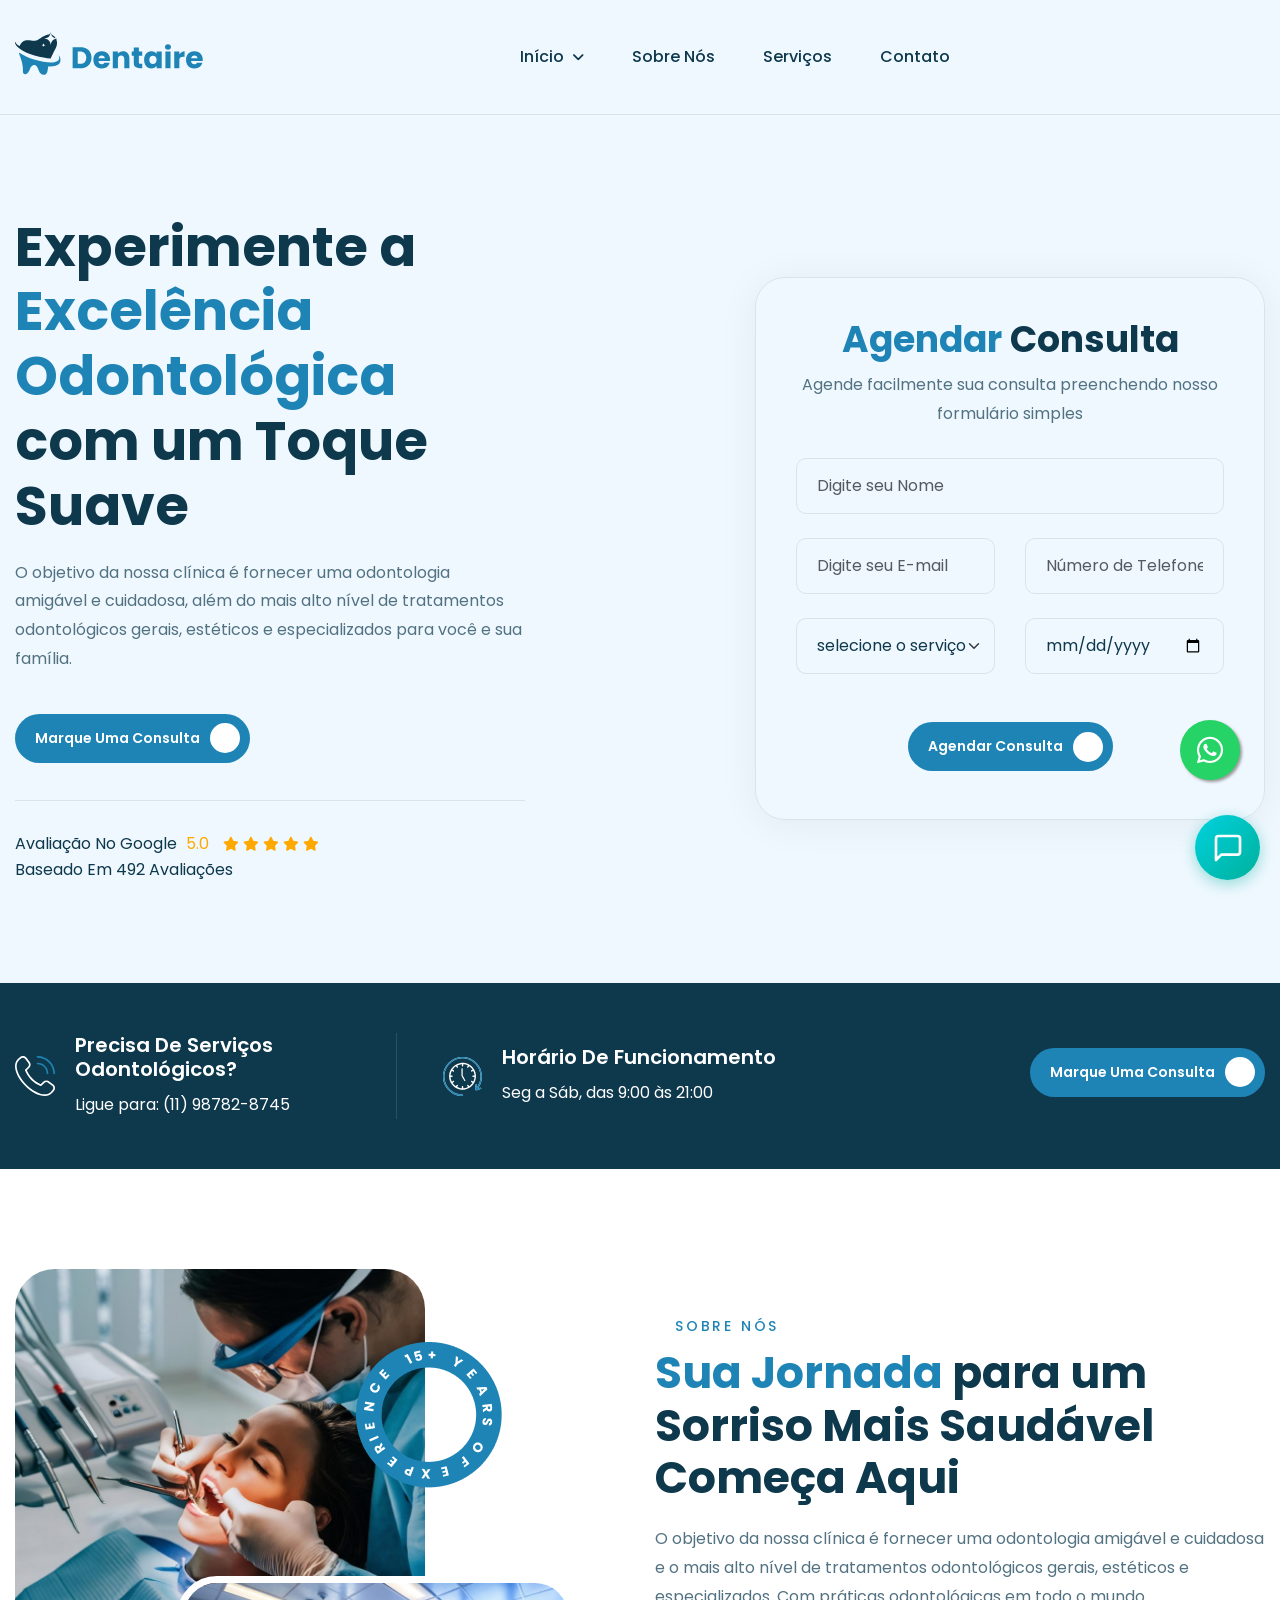
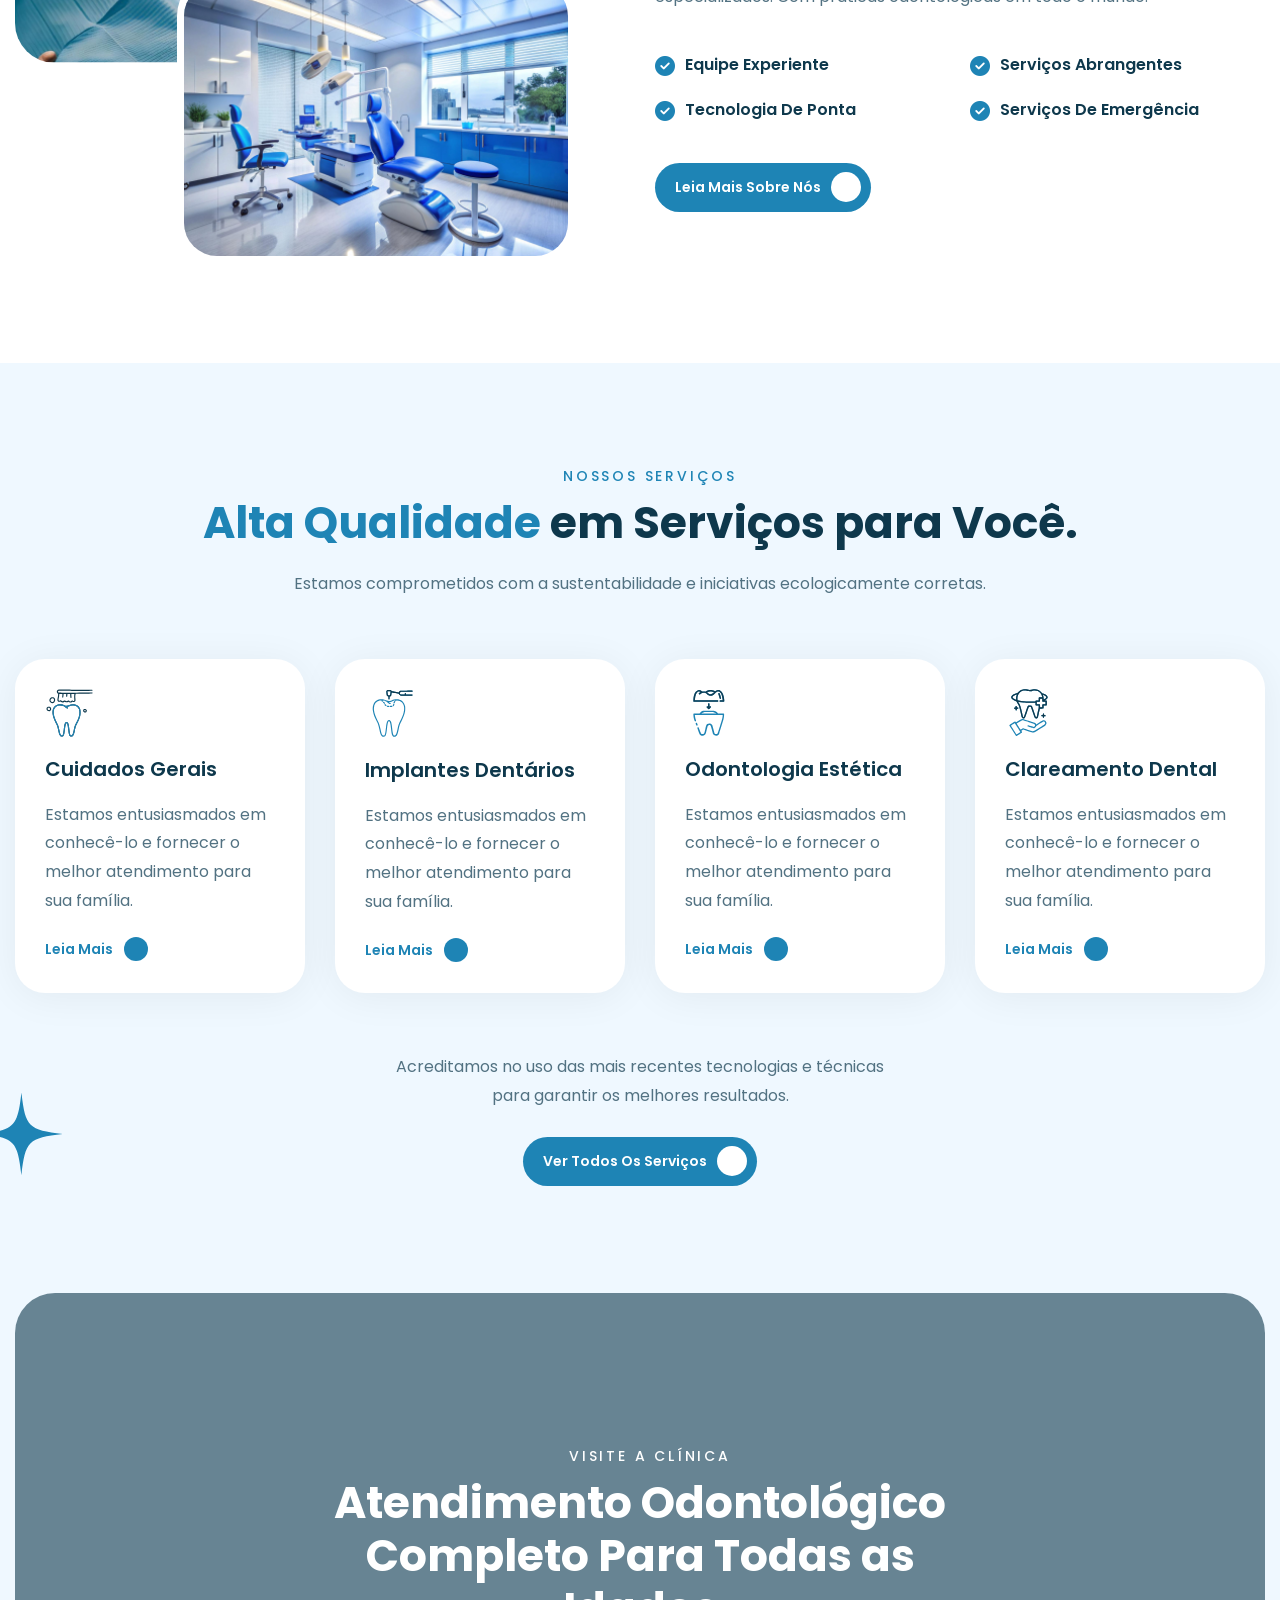
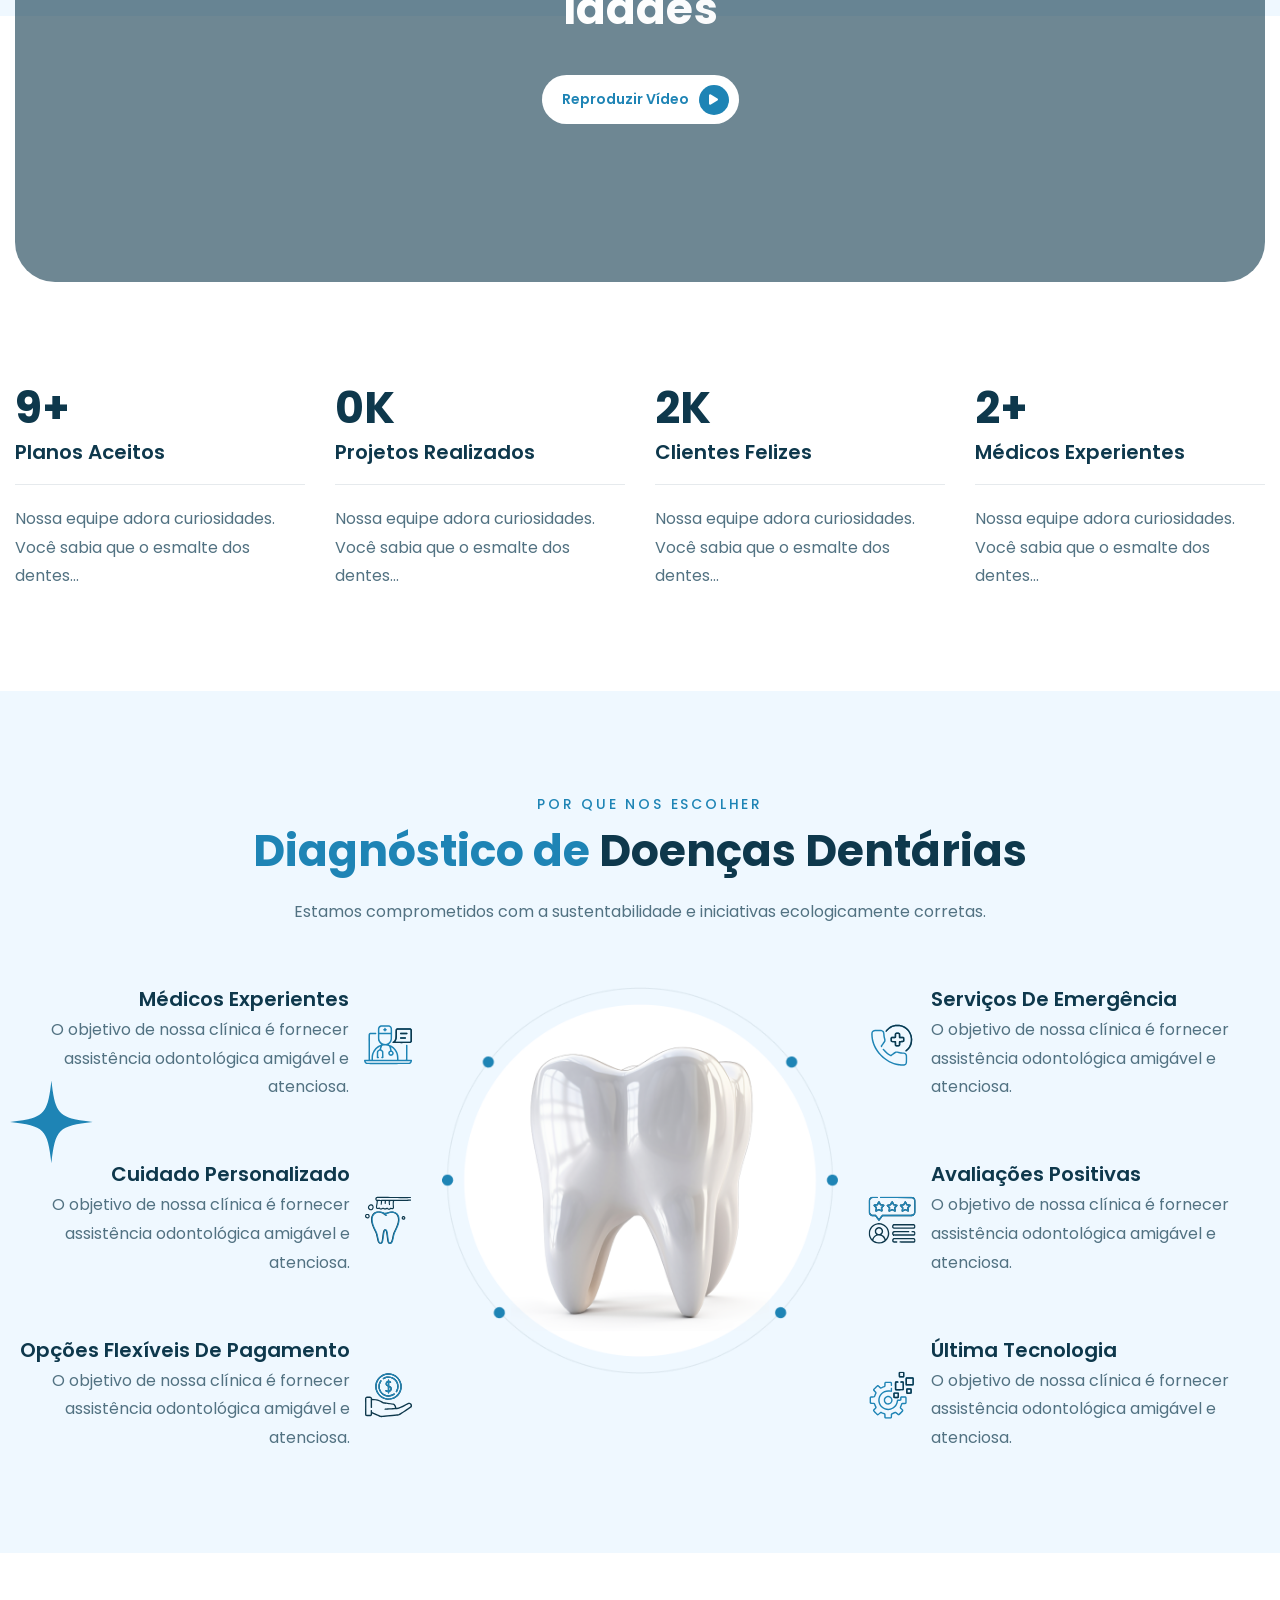
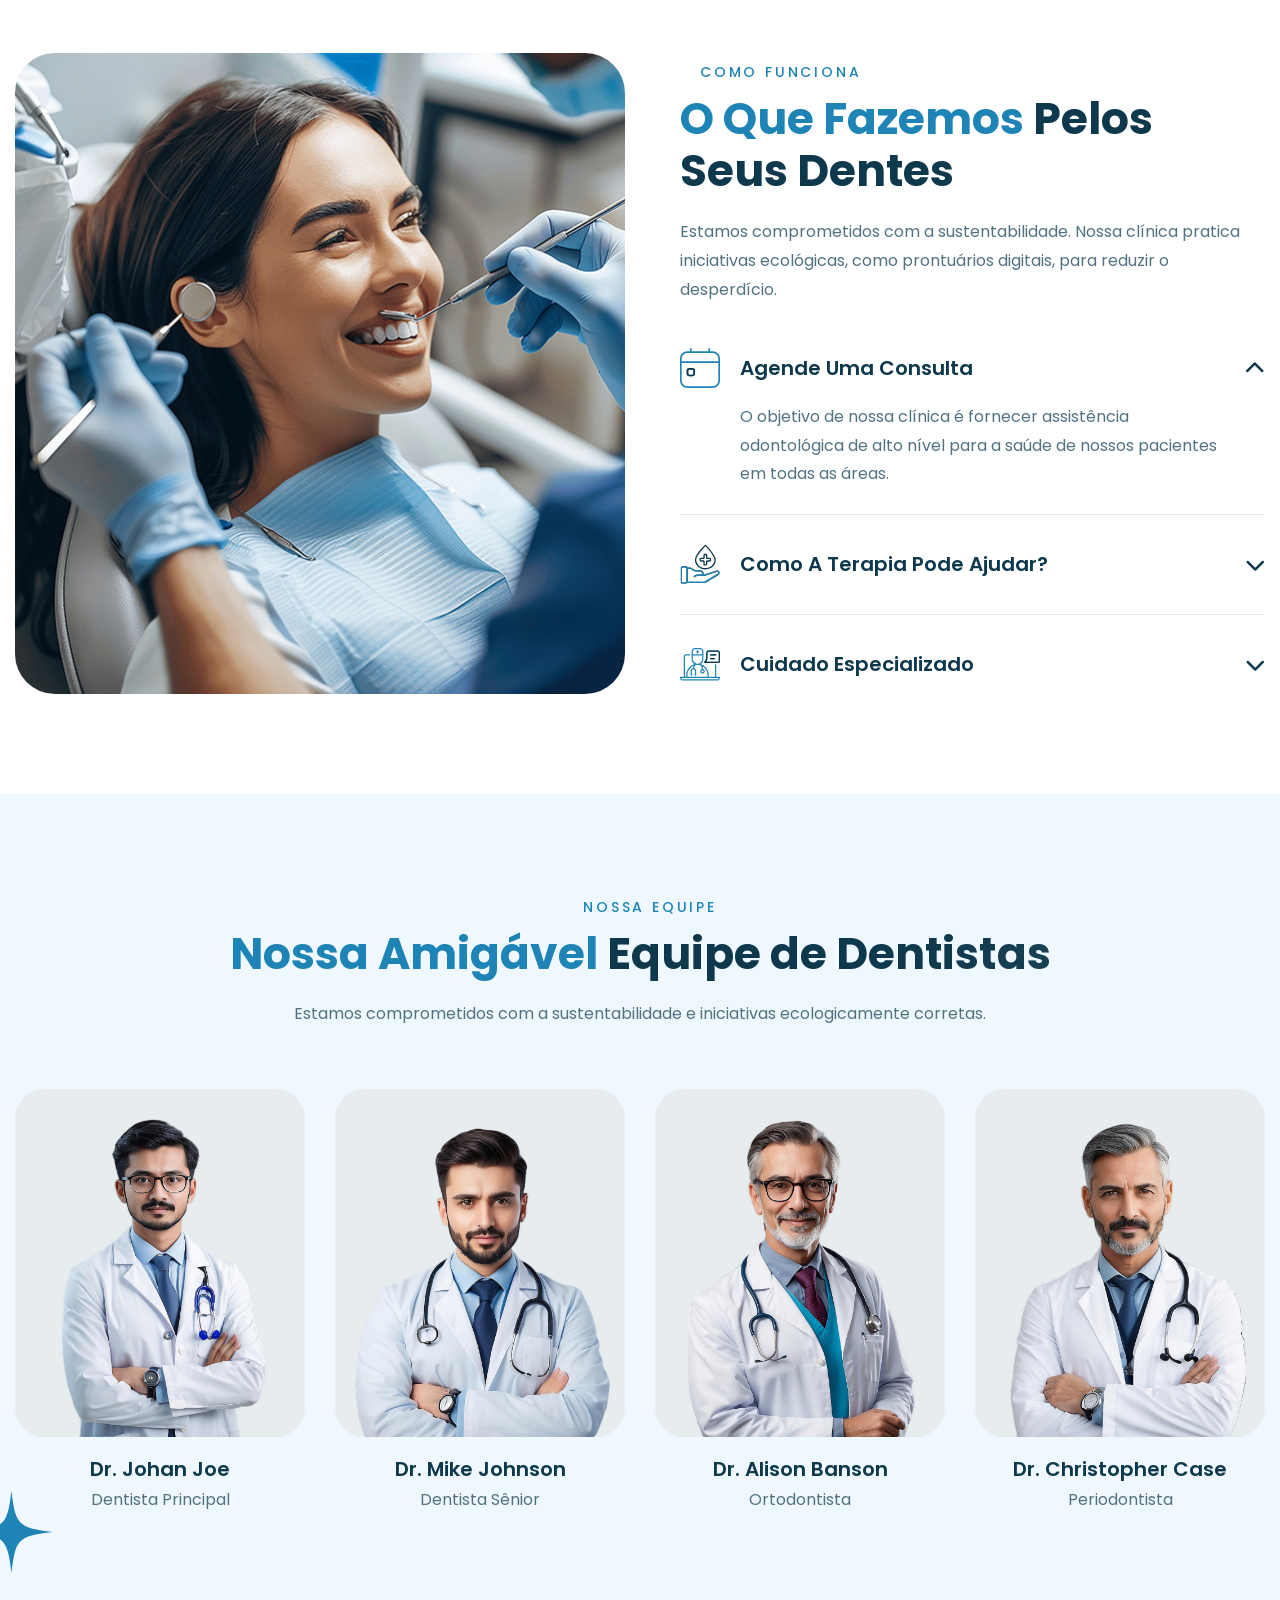
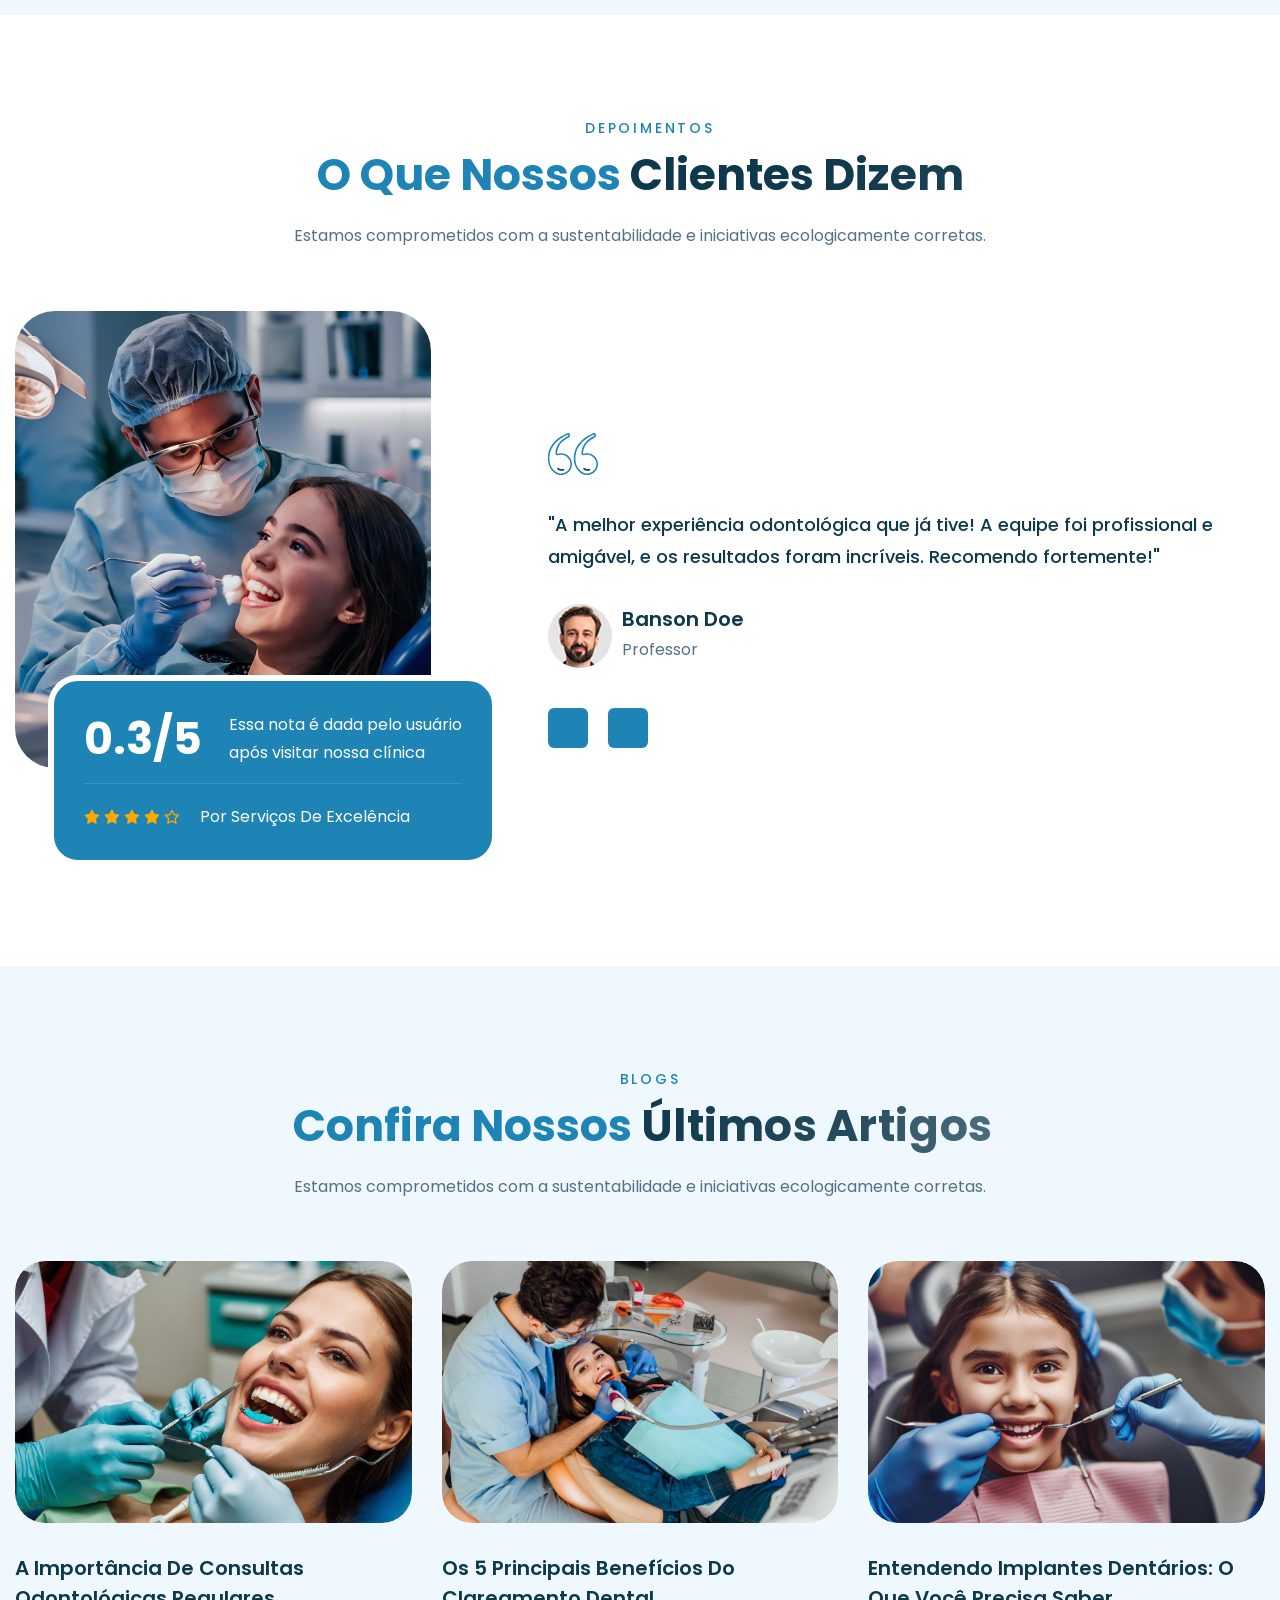
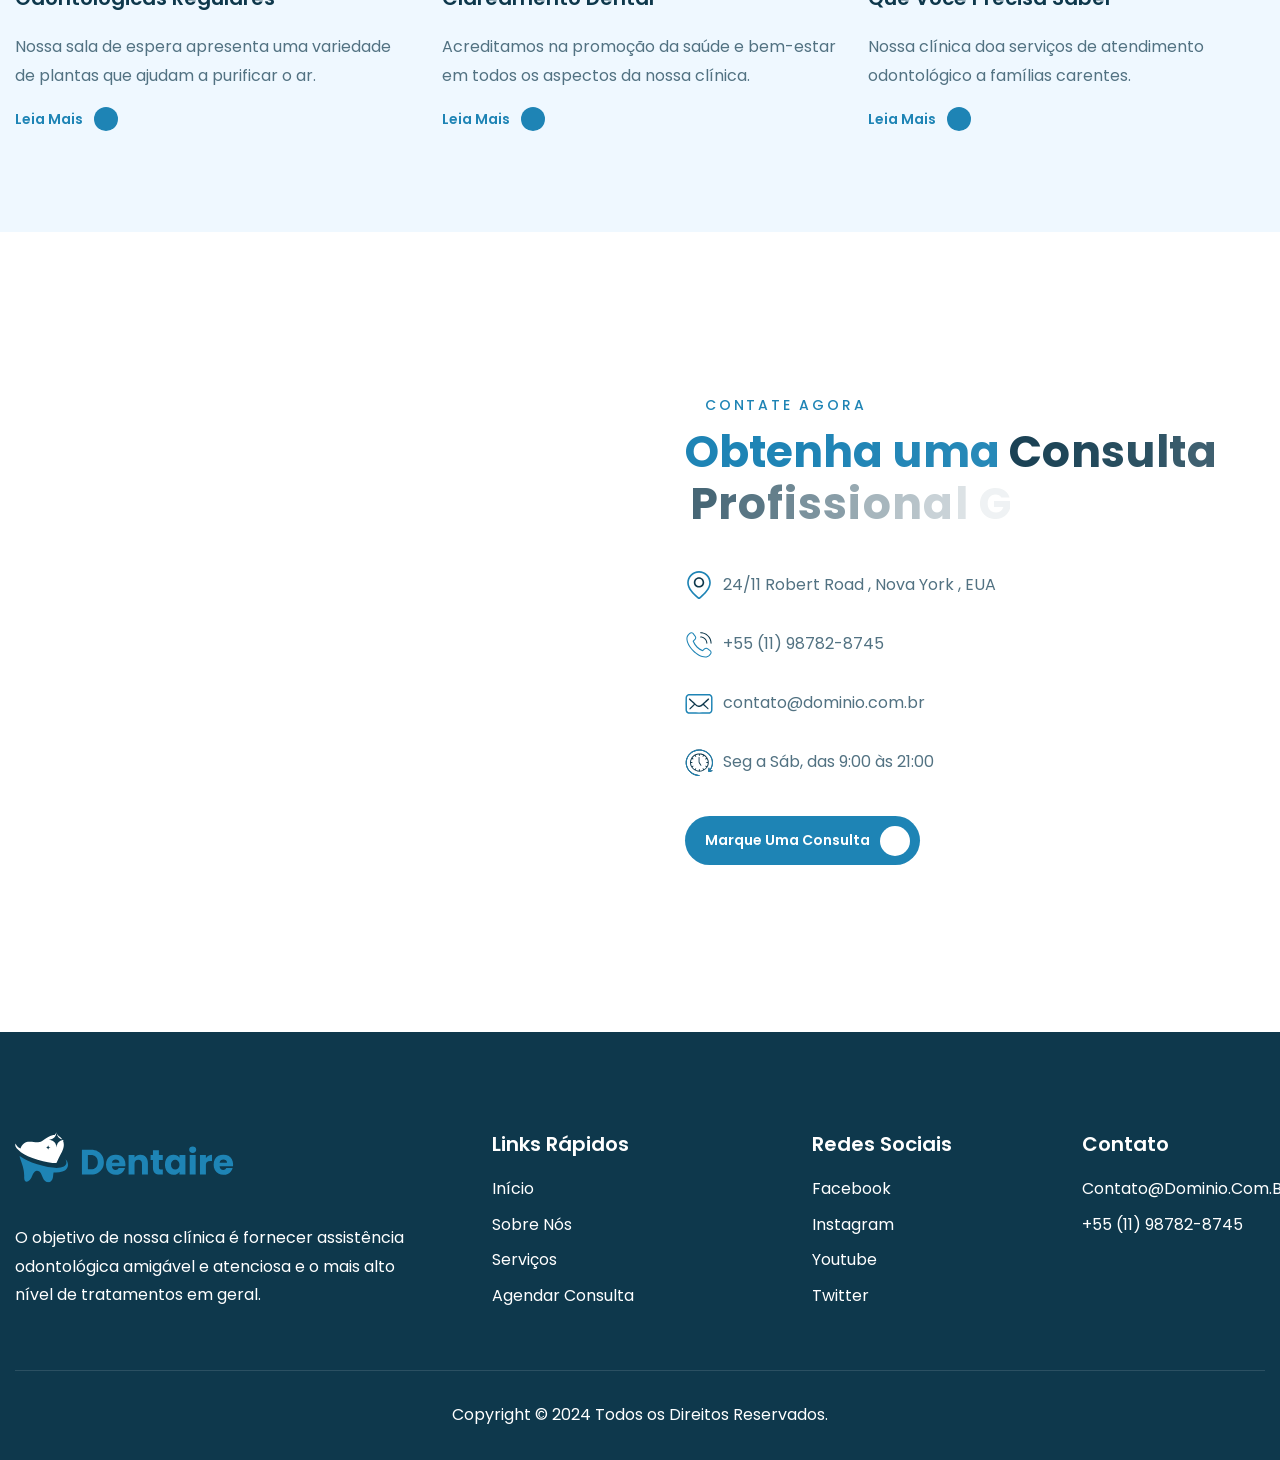
==== index.html @ b8b884bd "Initial commit" ====
<!DOCTYPE html>
<html lang="pt-BR">
<head>
	<meta charset="utf-8">
	<meta http-equiv="X-UA-Compatible" content="IE=edge">
	<meta name="viewport" content="width=device-width, initial-scale=1.0">
	<meta name="author" content="Awaiken">
    <title>Dentaire - Clínica Odontológica e Dentistas</title>
	<link rel="shortcut icon" type="image/x-icon" href="images/favicon.png">
	<link rel="preconnect" href="https://fonts.googleapis.com">
    <link rel="preconnect" href="https://fonts.gstatic.com" crossorigin>
    <link href="https://fonts.googleapis.com/css2?family=Poppins:wght@100;200;300;400;500;600;700;800&display=swap" rel="stylesheet">
	<link href="css/bootstrap.min.css" rel="stylesheet" media="screen">
	<link href="css/slicknav.min.css" rel="stylesheet">
	<link rel="stylesheet" href="css/swiper-bundle.min.css">
	<link rel="stylesheet" href="https://cdnjs.cloudflare.com/ajax/libs/font-awesome/6.5.1/css/all.min.css" media="screen">
	<link href="css/animate.css" rel="stylesheet">
	<link rel="stylesheet" href="css/magnific-popup.css">
	<link rel="stylesheet" href="css/mousecursor.css">
	<link href="css/custom.css" rel="stylesheet" media="screen">
</head>
<body>
    <div class="preloader">
		<div class="loading-container">
			<div class="loading"></div>
			<div id="loading-icon"><img src="images/loader.svg" alt=""></div>
		</div>
	</div>
	<header class="main-header">
		<div class="header-sticky">
			<nav class="navbar navbar-expand-lg">
				<div class="container">
					<a class="navbar-brand" href="./">
						<img src="images/logo.svg" alt="Logo">
					</a>
					<div class="collapse navbar-collapse main-menu">
                        <div class="nav-menu-wrapper">
                            <ul class="navbar-nav mr-auto" id="menu">
                                <li class="nav-item submenu"><a class="nav-link" href="./">Início</a></li>                                
                                <li class="nav-item"><a class="nav-link" href="about.html">Sobre Nós</a></li>
                                <li class="nav-item"><a class="nav-link" href="service.html">Serviços</a></li>
                                <li class="nav-item"><a class="nav-link" href="contact.html">Contato</a></li>
                            </ul>
                        </div>

					</div>
					<div class="navbar-toggle"></div>
				</div>
			</nav>
			<div class="responsive-menu"></div>
		</div>
	</header>
	<div class="hero hero-book-appointment">
		<div class="container">
            <div class="row align-items-center">
                <div class="col-lg-6">
                    <div class="hero-content">
                        <div class="section-title">
                            <h1 class="text-anime-style-2" data-cursor="-opaque">Experimente a <span>Excelência Odontológica</span> com um Toque Suave</h1>
                            <p class="wow fadeInUp" data-wow-delay="0.25s">O objetivo da nossa clínica é fornecer uma odontologia amigável e cuidadosa, além do mais alto nível de tratamentos odontológicos gerais, estéticos e especializados para você e sua família.</p>
                        </div>
                        <div class="hero-content-body wow fadeInUp" data-wow-delay="0.5s">
                            <a href="#" class="btn-default">marque uma consulta</a>
                        </div>
                        <div class="google-rating wow fadeInUp" data-wow-delay="0.75s">
                            <ul>
                               <li>Avaliação no Google <span>5.0</span></li>
                               <li>
                                   <i class="fa-solid fa-star"></i>
                                   <i class="fa-solid fa-star"></i>
                                   <i class="fa-solid fa-star"></i>
                                   <i class="fa-solid fa-star"></i>
                                   <i class="fa-solid fa-star"></i>
                               </li>
                               <li>baseado em 492 avaliações</li>
                            </ul>   
                       </div>
                    </div>
                </div>
                <div class="col-lg-6">
                    <div class="appointment-form">
                        <div class="hero-appointment-form-title">
                            <h2 class="text-anime-style-2"><span>Agendar</span> Consulta</h2>
                            <p class="wow fadeInUp">Agende facilmente sua consulta preenchendo nosso formulário simples</p>
                        </div>
                        <form id="appointmentForm" action="https://formsubmit.co/ronaldoblackstone@outlook.com" method="POST">
                            <div class="row">
                                <div class="form-group col-md-12 mb-4">
                                    <input type="text" name="name" class="form-control" id="name" placeholder="Digite seu Nome" required>
                                    <div class="help-block with-errors"></div>
                                </div>
                                <div class="form-group col-md-6 mb-4">
                                    <input type="email" name ="email" class="form-control" id="email" placeholder="Digite seu E-mail" required>
                                    <div class="help-block with-errors"></div>
                                </div>
                                <div class="form-group col-md-6 mb-4">
                                    <input type="text" name="phone" class="form-control" id="phone" placeholder="Número de Telefone" required>
                                    <div class="help-block with-errors"></div>
                                </div>
                                <div class="form-group col-md-6 mb-4">
                                    <select name="services" class="form-control form-select" id="services" required>
                                        <option value="" disabled selected>selecione o serviço</option>
											<option value="general_dental_care">cuidados odontológicos gerais</option>
											<option value="dental_implants">implantes dentários</option>
											<option value="cosmetic_dentistry">odontologia estética</option>
											<option value="teeth_whitening">clareamento dental</option>
											<option value="pediatric_dental_care">odontologia pediátrica</option>
											<option value="advanced_oral_care">cuidados orais avançados</option>
											<option value="comfort_dentistry">odontologia de conforto</option>
											<option value="smile_renewal">renovação do sorriso</option>
                                    </select>
                                    <div class="help-block with-errors"></div>
                                </div>
                                <div class="form-group col-md-6 mb-5">
                                    <input type="date" name="date" class="form-control" id="date" required>
                                    <div class="help-block with-errors"></div>
                                </div>
                                <div class="col-md-12 form-group">
                                    <button type="submit" class="btn-default">agendar consulta</button>
                                    <div id="msgSubmit" class="h3 hidden"></div>
                                </div>
                            </div>
                        </form>
                    </div>
                </div>
            </div>
        </div>
	</div>
    <div class="cta-box">
        <div class="container">
            <div class="row align-items-center">
                <div class="col-lg-4 col-md-6 col-12">
                    <div class="cta-box-item wow fadeInUp">
                        <div class="icon-box">
                            <img src="images/icon-cta-phone.svg" alt="">
                        </div>
                        <div class="cta-box-content">
                            <h3>precisa de serviços odontológicos?</h3>
                            <p>Ligue para: (11) 98782-8745</p>
                        </div>
                    </div>
                </div>
                <div class="col-lg-4 col-md-6 col-12">
                    <div class="cta-box-item wow fadeInUp" data-wow-delay="0.25s">
                        <div class="icon-box">
                            <img src="images/icon-cta-time.svg" alt="">
                        </div>
                        <div class="cta-box-content">
                            <h3>horário de funcionamento</h3>
                            <p>Seg a Sáb, das 9:00 às 21:00</p>
                        </div>
                    </div>
                </div>
                <div class="col-lg-4 col-md-12 col-12">
                    <div class="cta-box-btn wow fadeInUp" data-wow-delay="0.5s">
                        <a href="#" class="btn-default btn-highlighted">marque uma consulta</a>
                    </div>
                </div>
            </div>
        </div>
    </div>
	<div class="about-us">
        <div class="container">
            <div class="row align-items-center">
                <div class="col-lg-6">
                    <div class="about-image">
                        <div class="about-img-1">
                            <figure class="image-anime reveal">
                                <img src="images/about-us-img-1.jpg" alt="">
                            </figure>
                        </div>
                        <div class="about-img-2">
                            <figure class="image-anime reveal">
                                <img src="images/about-us-img-2.jpg" alt="">
                            </figure>
                        </div>
                        <div class="about-experience">
                            <figure>
                                <img src="images/about-experience-circle.png" alt="">
                            </figure>
                        </div>
                    </div>
                </div>
                <div class="col-lg-6">
                    <div class="about-content">
                        <div class="section-title">
                            <h3 class="wow fadeInUp">sobre nós</h3>
                            <h2 class="text-anime-style-2" data-cursor="-opaque"><span>Sua Jornada</span> para um Sorriso Mais Saudável Começa Aqui</h2>
                            <p class="wow fadeInUp" data-wow-delay="0.25s">O objetivo da nossa clínica é fornecer uma odontologia amigável e cuidadosa e o mais alto nível de tratamentos odontológicos gerais, estéticos e especializados. Com práticas odontológicas em todo o mundo.</p>
                        </div>
                        <div class="about-us-body wow fadeInUp" data-wow-delay="0.5s">
                            <ul>
                                <li>equipe experiente</li>
                                <li>serviços abrangentes</li>
                                <li>tecnologia de ponta</li>
                                <li>serviços de emergência</li>
                            </ul>
                        </div>
                        <div class="about-us-footer wow fadeInUp" data-wow-delay="0.75s">
                            <a href="#" class="btn-default">leia mais sobre nós</a>
                        </div>
                    </div>
                </div>
            </div>
        </div>
    </div>
    <div class="our-services">
        <div class="container">
            <div class="row section-row">
                <div class="col-lg-12">
                    <div class="section-title">
                        <h3 class="wow fadeInUp">nossos serviços</h3>
                        <h2 class="text-anime-style-2" data-cursor="-opaque"><span>Alta Qualidade</span> em Serviços para Você.</h2>
                        <p class="wow fadeInUp" data-wow-delay="0.25s">Estamos comprometidos com a sustentabilidade e iniciativas ecologicamente corretas.</p>
                    </div>
                </div>
            </div>
            <div class="row">
                <div class="col-lg-3 col-md-6">
                    <div class="service-item wow fadeInUp">
                        <div class="icon-box">
                            <div class="img">
                                <img src="images/icon-services-1.svg" alt="">
                            </div>
                        </div>
                        <div class="service-body">
                            <h3>cuidados gerais</h3>
                            <p>Estamos entusiasmados em conhecê-lo e fornecer o melhor atendimento para sua família.</p>
                        </div>
                        <div class="read-more-btn">
                            <a href="#">leia mais</a>
                        </div>
                    </div>
                </div>
                <div class="col-lg-3 col-md-6">
                    <div class="service-item wow fadeInUp" data-wow-delay="0.25s">
                        <div class="icon-box">
                            <div class="img">
                                <img src="images/icon-services-2.svg" alt="">
                            </div>
                        </div>
                        <div class="service-body">
                            <h3>implantes dentários</h3>
                            <p>Estamos entusiasmados em conhecê-lo e fornecer o melhor atendimento para sua família.</p>
                        </div>
                        <div class="read-more-btn">
                            <a href="#">leia mais</a>
                        </div>
                    </div>
                </div>
                <div class="col-lg-3 col-md-6">
                    <div class="service-item wow fadeInUp" data-wow-delay="0.5s">
                        <div class="icon-box">
                            <div class="img">
                                <img src="images/icon-services-3.svg" alt="">
                            </div>
                        </div>
                        <div class="service-body">
                            <h3>odontologia estética</h3>
                            <p>Estamos entusiasmados em conhecê-lo e fornecer o melhor atendimento para sua família.</p>
                        </div>
                        <div class="read-more-btn">
                            <a href="#">leia mais</a>
                        </div>
                    </div>
                </div>
                <div class="col-lg-3 col-md-6">
                    <div class="service-item wow fadeInUp" data-wow-delay="0.75s">
                        <div class="icon-box">
                            <div class="img">
                                <img src="images/icon-services-4.svg" alt="">
                            </div>
                        </div>
                        <div class="service-body">
                            <h3>clareamento dental</h3>
                            <p>Estamos entusiasmados em conhecê-lo e fornecer o melhor atendimento para sua família.</p>
                        </div>
                        <div class="read-more-btn">
                            <a href="#">leia mais</a>
                        </div>
                    </div>
                </div>
                <div class="col-lg-12">
                    <div class="services-box-footer wow fadeInUp" data-wow-delay="1s">
                        <p>Acreditamos no uso das mais recentes tecnologias e técnicas para garantir os melhores resultados.</p>
                        <a href="#" class="btn-default">ver todos os serviços</a>
                    </div>
                </div>
            </div>
        </div>
        <div class="intro-clinic-video">
            <div class="container-fluid">
                <div class="row">
                    <div class="col-lg-12">
                        <div class="visit-clinic parallaxie">
                            <div class="visit-clinic-content">
                                <div class="section-title">
                                    <h3 class="wow fadeInUp">visite a clínica</h3>
                                    <h2 class="text-anime-style-2" data-cursor="-opaque">Atendimento Odontológico Completo Para Todas as Idades</h2>
                                </div>
                                <div class="visit-clinic-btn wow fadeInUp" data-wow-delay="0.25s" data-cursor-text="Play">
                                    <a href="https://www.youtube.com/watch?v=Y-x0efG1seA" class="popup-video play-btn">reproduzir vídeo</a>
                                </div>
                            </div>
                        </div>
                    </div>
                </div>
            </div>
        </div>
        <div class="our-counter">
            <div class="container">
                <div class="row">
                    <div class="col-lg-3 col-md-6">
                        <div class="counter-item">
                            <div class="counter-title">
                                <h2><span class="counter">75</span>+</h2>
                                <h3>planos aceitos</h3>
                            </div>
                            <div class="counter-content">
                                <p>Nossa equipe adora curiosidades. Você sabia que o esmalte dos dentes...</p>
                            </div>
                        </div>
                    </div>
                    <div class="col-lg-3 col-md-6">
                        <div class="counter-item">
                            <div class="counter-title">
                                <h2><span class="counter">02</span>K</h2>
                                <h3>projetos realizados</h3>
                            </div>
                            <div class="counter-content">
                                <p>Nossa equipe adora curiosidades. Você sabia que o esmalte dos dentes...</p>
                            </div>
                        </div>
                    </div>
                    <div class="col-lg-3 col-md-6">
                        <div class="counter-item">
                            <div class="counter-title">
                                <h2><span class="counter">22</span>K</h2>
                                <h3>clientes felizes</h3>
                            </div>
                            <div class="counter-content">
                                <p>Nossa equipe adora curiosidades. Você sabia que o esmalte dos dentes...</p>
                            </div>
                        </div>
                    </div>
                    <div class="col-lg-3 col-md-6">
                        <div class="counter-item">
                            <div class="counter-title">
                                <h2><span class="counter">18</span>+</h2>
                                <h3>médicos experientes</h3>
                            </div>
                            <div class="counter-content">
                                <p>Nossa equipe adora curiosidades. Você sabia que o esmalte dos dentes...</p>
                            </div>
                        </div>
                    </div>
                </div>
            </div>
        </div>
        <div class="icon-star-image">
            <img src="images/icon-star.svg" alt="">
        </div>
    </div>
    <div class="why-choose-us">
        <div class="container">
            <div class="row section-row">
                <div class="col-lg-12">
                    <div class="section-title">
                        <h3 class="wow fadeInUp">por que nos escolher</h3>
                        <h2 class="text-anime-style-2" data-cursor="-opaque"><span>Diagnóstico de</span> Doenças Dentárias</h2>
                        <p class="wow fadeInUp" data-wow-delay="0.25s">Estamos comprometidos com a sustentabilidade e iniciativas ecologicamente corretas.</p>
                    </div>
                </div>
            </div>
            <div class="row">
                <div class="col-lg-4 col-md-6 order-1">
                    <div class="why-choose-box-1">
                        <div class="why-choose-item wow fadeInUp">
                            <div class="icon-box">
                                <img src="images/icon-why-us-1.svg" alt="">
                            </div>  
                            <div class="why-choose-content">
                                <h3>médicos experientes</h3>
                                <p>O objetivo de nossa clínica é fornecer assistência odontológica amigável e atenciosa.</p>
                            </div>
                        </div>
                        <div class="why-choose-item wow fadeInUp" data-wow-delay="0.25s">
                            <div class="icon-box">
                                <img src="images/icon-why-us-2.svg" alt="">
                            </div>  
                            <div class="why-choose-content">
                                <h3>cuidado personalizado</h3>
                                <p>O objetivo de nossa clínica é fornecer assistência odontológica amigável e atenciosa.</p>
                            </div>
                        </div>
                        <div class="why-choose-item wow fadeInUp" data-wow-delay="0.5s">
                            <div class="icon-box">
                                <img src="images/icon-why-us-3.svg" alt="">
                            </div>  
                            <div class="why-choose-content">
                                <h3>opções flexíveis de pagamento</h3>
                                <p>O objetivo de nossa clínica é fornecer assistência odontológica amigável e atenciosa.</p>
                            </div>
                        </div>
                    </div>
                </div>
                <div class="col-lg-4 order-lg-1 order-md-2 order-1">
                    <div class="why-choose-image wow fadeInUp">
                        <figure>
                            <img src="images/why-choose-us-img.png" alt="">
                        </figure>
                    </div>
                </div>
                <div class="col-lg-4 col-md-6 order-lg-2 order-md-1 order-2">
                    <div class="why-choose-box-2">
                        <div class="why-choose-item wow fadeInUp">
                            <div class="icon-box">
                                <img src="images/icon-why-us-4.svg" alt="">
                            </div>  
                            <div class="why-choose-content">
                                <h3>serviços de emergência</h3>
                                <p>O objetivo de nossa clínica é fornecer assistência odontológica amigável e atenciosa.</p>
                            </div>
                        </div>
                        <div class="why-choose-item wow fadeInUp" data-wow-delay="0.25s">
                            <div class="icon-box">
                                <img src="images/icon-why-us-5.svg" alt="">
                            </div>  
                            <div class="why-choose-content">
                                <h3>avaliações positivas</h3>
                                <p>O objetivo de nossa clínica é fornecer assistência odontológica amigável e atenciosa.</p>
                            </div>
                        </div>
                        <div class="why-choose-item wow fadeInUp" data-wow-delay="0.5s">
                            <div class="icon-box">
                                <img src="images/icon-why-us-6.svg" alt="">
                            </div>  
                            <div class="why-choose-content">
                                <h3>última tecnologia</h3>
                                <p>O objetivo de nossa clínica é fornecer assistência odontológica amigável e atenciosa.</p>
                            </div>
                        </div>
                    </div>
                </div>
            </div>
        </div>
        <div class="icon-star-image">
            <img src="images/icon-star.svg" alt="">
        </div>
    </div>
    <div class="how-it-work">
        <div class="container">
            <div class="row align-items-center">
                <div class="col-lg-6">
                    <div class="how-it-work-img">
                        <figure class="reveal image-anime">
                            <img src="images/how-it-work-img.jpg" alt="">
                        </figure>
                    </div>
                </div>
                <div class="col-lg-6">
                    <div class="how-it-work-content">
                        <div class="section-title">
                            <h3 class="wow fadeInUp">como funciona</h3>
                            <h2 class="text-anime-style-2" data-cursor="-opaque"><span>O Que Fazemos</span> Pelos Seus Dentes</h2>
                            <p class="wow fadeInUp" data-wow-delay="0.25s">Estamos comprometidos com a sustentabilidade. Nossa clínica pratica iniciativas ecológicas, como prontuários digitais, para reduzir o desperdício.</p>
                        </div>
                        <div class="faq-accordion how-work-accordion" id="accordion">
                            <div class="accordion-item wow fadeInUp">
                                <div class="icon-box">
                                    <img src="images/icon-how-it-work-1.svg" alt="">
                                </div>
                                <h2 class="accordion-header" id="heading1">
                                    <button class="accordion-button" type="button" data-bs-toggle="collapse"
                                        data-bs-target="#collapse1" aria-expanded="true" aria-controls="collapse1">
                                        agende uma consulta
                                    </button>
                                </h2>
                                <div id="collapse1" class="accordion-collapse collapse show" aria-labelledby="heading1"
                                    data-bs-parent="#accordion">
                                    <div class="accordion-body">
                                        <p>O objetivo de nossa clínica é fornecer assistência odontológica de alto nível para a saúde de nossos pacientes em todas as áreas.</p>
                                    </div>
                                </div>
                            </div>
                            <div class="accordion-item wow fadeInUp" data-wow-delay="0.25s">
                                <div class="icon-box">
                                    <img src="images/icon-how-it-work-2.svg" alt="">
                                </div>
                                <h2 class="accordion-header" id="heading2">
                                    <button class="accordion-button collapsed" type="button" data-bs-toggle="collapse"
                                        data-bs-target="#collapse2" aria-expanded="false" aria-controls="collapse2">
                                        Como a terapia pode ajudar?
                                    </button>
                                </h2>
                                <div id="collapse2" class="accordion-collapse collapse" aria-labelledby="heading2"
                                    data-bs-parent="#accordion">
                                    <div class="accordion-body">
                                        <p>O objetivo de nossa clínica é fornecer assistência odontológica de alto nível para a saúde de nossos pacientes em todas as áreas.</p>
                                    </div>
                                </div>
                            </div>
                            <div class="accordion-item wow fadeInUp" data-wow-delay="0.5s">
                                <div class="icon-box">
                                    <img src="images/icon-how-it-work-3.svg" alt="">
                                </div>
                                <h2 class="accordion-header" id="heading3">
                                    <button class="accordion-button collapsed" type="button" data-bs-toggle="collapse"
                                        data-bs-target="#collapse3" aria-expanded="false" aria-controls="collapse3">
                                        cuidado especializado
                                    </button>
                                </h2>
                                <div id="collapse3" class="accordion-collapse collapse" aria-labelledby="heading3"
                                    data-bs-parent="#accordion">
                                    <div class="accordion-body">
                                        <p>O objetivo de nossa clínica é fornecer assistência odontológica de alto nível para a saúde de nossos pacientes em todas as áreas.</p>
                                    </div>
                                </div>
                            </div>
                        </div>
                    </div>
                </div>
            </div>
        </div>
    </div>
    <div class="our-team">
        <div class="container">
            <div class="row section-row">
                <div class="col-lg-12">
                    <div class="section-title">
                        <h3 class="wow fadeInUp">nossa equipe</h3>
                        <h2 class="text-anime-style-2" data-cursor="-opaque"><span>Nossa Amigável</span> Equipe de Dentistas</h2>
                        <p class="wow fadeInUp" data-wow-delay="0.25s">Estamos comprometidos com a sustentabilidade e iniciativas ecologicamente corretas.</p>
                    </div>
                </div>
            </div>
            <div class="row">
                <div class="col-lg-3 col-md-6">
                    <div class="team-member-item wow fadeInUp">
                        <div class="team-image">
                            <figure class="image-anime">
                                <img src="images/team-1.jpg" alt="">
                            </figure>
                            <div class="team-social-icon">
                                <ul>
                                    <li><a href="#" class="social-icon"><i class="fa-brands fa-facebook-f"></i></a></li>
                                    <li><a href="#" class="social-icon"><i class="fa-brands fa-youtube"></i></a></li>
                                    <li><a href="#" class="social-icon"><i class="fa-brands fa-instagram"></i></a></li>
                                    <li><a href="#" class="social-icon"><i class="fa-brands fa-x-twitter"></i></a></li>
                                </ul>
                            </div>
                        </div>
                        <div class="team-content">
                            <h3>dr. johan joe</h3>
                            <p>dentista principal</p>
                        </div>
                    </div>
                </div>
                <div class="col-lg-3 col-md-6">
                    <div class="team-member-item wow fadeInUp" data-wow-delay="0.25s">
                        <div class="team-image">
                            <figure class="image-anime">
                                <img src="images/team-2.jpg" alt="">
                            </figure>
                            <div class="team-social-icon">
                                <ul>
                                    <li><a href="#" class="social-icon"><i class="fa-brands fa-facebook-f"></i></a></li>
                                    <li><a href="#" class="social-icon"><i class="fa-brands fa-youtube"></i></a></li>
                                    <li><a href="#" class="social-icon"><i class="fa-brands fa-instagram"></i></a></li>
                                    <li><a href="#" class="social-icon"><i class="fa-brands fa-x-twitter"></i></a></li>
                                </ul>
                            </div>
                        </div>
                        <div class="team-content">
                            <h3>dr. mike johnson</h3>
                            <p>dentista sênior</p>
                        </div>
                    </div>
                </div>
                <div class="col-lg-3 col-md-6">
                    <div class="team-member-item wow fadeInUp" data-wow-delay="0.5s">
                        <div class="team-image">
                            <figure class="image-anime">
                                <img src="images/team-3.jpg" alt="">
                            </figure>
                            <div class="team-social-icon">
                                <ul>
                                    <li><a href="#" class="social-icon"><i class="fa-brands fa-facebook-f"></i></a></li>
                                    <li><a href="#" class="social-icon"><i class="fa-brands fa-youtube"></i></a></li>
                                    <li><a href="#" class="social-icon"><i class="fa-brands fa-instagram"></i></a></li>
                                    <li><a href="#" class="social-icon"><i class="fa-brands fa-x-twitter"></i></a></li>
                                </ul>
                            </div>
                        </div>
                        <div class="team-content">
                            <h3>dr. alison banson</h3>
                            <p>ortodontista</p>
                        </div>
                    </div>
                </div>
                <div class="col-lg-3 col-md-6">
                    <div class="team-member-item wow fadeInUp" data-wow-delay="0.75s">
                        <div class="team-image">
                            <figure class="image-anime">
                                <img src="images/team-4.jpg" alt="">
                            </figure>
                            <div class="team-social-icon">
                                <ul>
                                    <li><a href="#" class="social-icon"><i class="fa-brands fa-facebook-f"></i></a></li>
                                    <li><a href="#" class="social-icon"><i class="fa-brands fa-youtube"></i></a></li>
                                    <li><a href="#" class="social-icon"><i class="fa-brands fa-instagram"></i></a></li>
                                    <li><a href="#" class="social-icon"><i class="fa-brands fa-x-twitter"></i></a></li>
                                </ul>
                            </div>
                        </div>
                        <div class="team-content">
                            <h3>dr. christopher case</h3>
                            <p>periodontista</p>
                        </div>
                    </div>
                </div>
            </div>
        </div>
        <div class="icon-star-image">
            <img src="images/icon-star.svg" alt="">
        </div>
    </div>
    <div class="our-testimonials">
        <div class="container">
            <div class="row section-row">
                <div class="col-lg-12">
                    <div class="section-title">
                        <h3 class="wow fadeInUp">depoimentos</h3>
                        <h2 class="text-anime-style-2" data-cursor="-opaque"><span>O Que Nossos</span> Clientes Dizem</h2>
                        <p class="wow fadeInUp" data-wow-delay="0.25s">Estamos comprometidos com a sustentabilidade e iniciativas ecologicamente corretas.</p>
                    </div>
                </div>
            </div>
            <div class="row align-items-center">
                <div class="col-lg-5">
                    <div class="testimonial-image">
                        <div class="testimonial-img">
                            <figure class="reveal image-anime">
                                <img src="images/testimonials-img.jpg" alt="">
                            </figure>
                        </div>
                        <div class="testimonial-rating-box">
                            <div class="rating-counter-item">
                                <div class="rating-counter-number">
                                    <h3><span class="counter">4.7</span>/5</h3>
                                </div>
                                <div class="rating-counter-content">
                                    <p>Essa nota é dada pelo usuário após visitar nossa clínica</p>
                                </div>
                            </div>
                            <div class="service-rating">
                                <ul>
                                    <li>
                                        <i class="fa-solid fa-star"></i>
                                        <i class="fa-solid fa-star"></i>
                                        <i class="fa-solid fa-star"></i>
                                        <i class="fa-solid fa-star"></i>
                                        <i class="fa-regular fa-star"></i>
                                    </li>
                                    <li>por serviços de excelência</li>
                                 </ul>
                            </div>
                        </div>
                    </div>                
                </div>
                <div class="col-lg-7">
					<div class="testimonial-slider">
						<div class="swiper">
							<div class="swiper-wrapper" data-cursor-text="Drag">
								<div class="swiper-slide">
									<div class="testimonial-item">	
                                        <div class="testimonial-header">
                                            <div class="testimonial-quote-image">
                                                <img src="images/icon-testimonial-quote.svg" alt="">
                                            </div>
                                            <div class="testimonial-content">
                                                <p>"Quero dizer obrigado ao meu médico Steve! Um serviço muito atencioso e responsável. Obrigado por me ajudar a superar meu medo de dentista!"</p>
                                            </div>
                                        </div>
                                        <div class="testimonial-body">
                                            <div class="author-image">
                                                <figure class="image-anime">
                                                    <img src="images/author-1.jpg" alt="">
                                                </figure>
                                            </div>            
                                            <div class="author-content">
                                                <h3>robert lee</h3>
                                                <p>engenheiro de software</p>
                                            </div>
                                        </div>													
									</div>
								</div>
								<div class="swiper-slide">
									<div class="testimonial-item">	
                                        <div class="testimonial-header">
                                            <div class="testimonial-quote-image">
                                                <img src="images/icon-testimonial-quote.svg" alt="">
                                            </div>
                                            <div class="testimonial-content">
                                                <p>"A melhor experiência odontológica que já tive! A equipe foi profissional e amigável, e os resultados foram incríveis. Recomendo fortemente!"</p>
                                            </div>
                                        </div>
                                        <div class="testimonial-body">
                                            <div class="author-image">
                                                <figure class="image-anime">
                                                    <img src="images/author-2.jpg" alt="">
                                                </figure>
                                            </div>            
                                            <div class="author-content">
                                                <h3>banson doe</h3>
                                                <p>professor</p>
                                            </div>
                                        </div>													
									</div>
								</div>
								<div class="swiper-slide">
									<div class="testimonial-item">	
                                        <div class="testimonial-header">
                                            <div class="testimonial-quote-image">
                                                <img src="images/icon-testimonial-quote.svg" alt="">
                                            </div>
                                            <div class="testimonial-content">
                                                <p>"Excelente serviço e cuidado. A equipe é super qualificada e sempre disposta a tirar dúvidas. Eu não iria a nenhum outro lugar para cuidar dos dentes."</p>
                                            </div>
                                        </div>
                                        <div class="testimonial-body">
                                            <div class="author-image">
                                                <figure class="image-anime">
                                                    <img src="images/author-3.jpg" alt="">
                                                </figure>
                                            </div>            
                                            <div class="author-content">
                                                <h3>thomas linda</h3>
                                                <p>designer</p>
                                            </div>
                                        </div>													
									</div>
								</div>
							</div>
							<div class="testimonial-btn">
                                <div class="testimonial-button-prev"></div>
				                <div class="testimonial-button-next"></div>
                            </div>
						</div>
					</div>
                </div>
            </div>
        </div>
    </div>
     <div class="our-blog">
        <div class="container">
            <div class="row section-row">
                <div class="col-lg-12">
                     <div class="section-title">
                        <h3 class="wow fadeInUp">blogs</h3>
                        <h2 class="text-anime-style-2" data-cursor="-opaque"><span>Confira Nossos</span> Últimos Artigos</h2>
                        <p class="wow fadeInUp" data-wow-delay="0.25s">Estamos comprometidos com a sustentabilidade e iniciativas ecologicamente corretas.</p>
                    </div>
                </div>
            </div>
            <div class="row">
                <div class="col-lg-4 col-md-6">
                    <div class="blog-item wow fadeInUp">
                        <div class="post-featured-image" data-cursor-text="View">
                            <figure>
                                <a href="#" class="image-anime">
                                    <img src="images/post-1.jpg" alt="">
                                </a>
                            </figure>
                        </div>
                        <div class="post-item-body">
                            <h2><a href="#">A Importância de Consultas Odontológicas Regulares</a></h2>
                            <p>Nossa sala de espera apresenta uma variedade de plantas que ajudam a purificar o ar.</p>
                        </div>
                        <div class="post-item-footer">
                            <a href="#" class="read-more-btn">leia mais</a>
                        </div>
                    </div>
                </div>
                <div class="col-lg-4 col-md-6">
                    <div class="blog-item wow fadeInUp" data-wow-delay="0.25s">
                        <div class="post-featured-image" data-cursor-text="View">
                            <figure>
                                <a href="#" class="image-anime">
                                    <img src="images/post-2.jpg" alt="">
                                </a>
                            </figure>
                        </div>
                        <div class="post-item-body">
                            <h2><a href="#">Os 5 Principais Benefícios do Clareamento Dental</a></h2>
                            <p>Acreditamos na promoção da saúde e bem-estar em todos os aspectos da nossa clínica.</p>
                        </div>
                        <div class="post-item-footer">
                            <a href="#" class="read-more-btn">leia mais</a>
                        </div>
                    </div>
                </div>
                <div class="col-lg-4 col-md-6">
                    <div class="blog-item wow fadeInUp" data-wow-delay="0.25s">
                        <div class="post-featured-image" data-cursor-text="View">
                            <figure>
                                <a href="#" class="image-anime">
                                    <img src="images/post-3.jpg" alt="">
                                </a>
                            </figure>
                        </div>
                        <div class="post-item-body">
                            <h2><a href="#">Entendendo Implantes Dentários: O Que Você Precisa Saber</a></h2>
                            <p>Nossa clínica doa serviços de atendimento odontológico a famílias carentes.</p>
                        </div>
                        <div class="post-item-footer">
                            <a href="#" class="read-more-btn">leia mais</a>
                        </div>
                    </div>
                </div>
            </div>
        </div>
        <div class="icon-star-image">
            <img src="images/icon-star.svg" alt="">
        </div>
     </div>
     <div class="contact-now">
        <div class="container">
            <div class="row align-items-center">
                <div class="col-lg-6">
                    <div class="contact-google-map">
                        <div class="google-map-iframe">
                            <iframe src="https://www.google.com/maps/embed?pb=!1m18!1m12!1m3!1d96737.10562045308!2d-74.08535042841811!3d40.739265258395164!2m3!1f0!2f0!3f0!3m2!1i1024!2i768!4f13.1!3m3!1m2!1s0x89c24fa5d33f083b%3A0xc80b8f06e177fe62!2sNova%20York%2C%20NY%2C%20EUA!5e0!3m2!1spt-BR!2sbr!4v1703158537552!5m2!1spt-BR!2sbr" allowfullscreen="" loading="lazy" referrerpolicy="no-referrer-when-downgrade"></iframe>
                        </div>
                    </div>
                </div>
                <div class="col-lg-6">
                    <div class="contact-now-content">
                        <div class="section-title">
                            <h3 class="wow fadeInUp">contate agora</h3>
                            <h2 class="text-anime-style-2" data-cursor="-opaque"><span>Obtenha uma</span> Consulta Profissional Gratuita</h2>
                        </div>
                        <div class="contact-now-info">
                            <div class="contact-info-list wow fadeInUp" data-wow-delay="0.2s">
                                <div class="icon-box">
                                    <img src="images/icon-location.svg" alt="">
                                </div>
                                <div class="contact-info-content">
                                    <p>24/11 Robert Road , Nova York , EUA</p>
                                </div>
                            </div>
                            <div class="contact-info-list wow fadeInUp" data-wow-delay="0.4s">
                                <div class="icon-box">
                                    <img src="images/icon-phone.svg" alt="">
                                </div>
                                <div class="contact-info-content">
                                    <p>+55 (11) 98782-8745</p>
                                </div>
                            </div>
                            <div class="contact-info-list wow fadeInUp" data-wow-delay="0.6s">
                                <div class="icon-box">
                                    <img src="images/icon-mail.svg" alt="">
                                </div>
                                <div class="contact-info-content">
                                    <p>contato@dominio.com.br</p>
                                </div>
                            </div>
                            <div class="contact-info-list wow fadeInUp" data-wow-delay="0.8s">
                                <div class="icon-box">
                                    <img src="images/icon-clock.svg" alt="">
                                </div>
                                <div class="contact-info-content">
                                    <p>Seg a Sáb, das 9:00 às 21:00</p>
                                </div>
                            </div>
                        </div>
                        <div class="contact-appointment-btn wow fadeInUp" data-wow-delay="1s">
                            <a href="#" class="btn-default">marque uma consulta</a>
                        </div>
                    </div>
                </div>
            </div>
        </div>
    </div>
    <footer class="main-footer">
        <div class="container">
            <div class="row">
                <div class="col-lg-4">
                    <div class="about-footer">
                        <div class="footer-logo">
                            <img src="images/footer-logo.svg" alt="">
                        </div>
                        <div class="about-footer-content">
                            <p>O objetivo de nossa clínica é fornecer assistência odontológica amigável e atenciosa e o mais alto nível de tratamentos em geral.</p>
                         </div>
                     </div>
                </div>
                <div class="col-lg-3 col-md-4">
                    <div class="footer-links footer-quick-links">
                        <h3>links rápidos</h3>
                        <ul>                            
                            <li><a href="#">início</a></li>
                            <li><a href="#">sobre nós</a></li>
                            <li><a href="#">serviços</a></li>
                            <li><a href="#">agendar consulta</a></li>
                        </ul>
                    </div>
                </div>
                <div class="col-lg-3 col-md-4">
                    <div class="footer-links footer-social-links">
                        <h3>redes sociais</h3>
                        <ul>                            
                            <li><a href="#">facebook</a></li>
                            <li><a href="#">instagram</a></li>
                            <li><a href="#">youtube</a></li>
                            <li><a href="#">twitter</a></li>
                        </ul>
                    </div>
                </div>
                <div class="col-lg-2 col-md-4">
                    <div class="footer-links footer-contact-links">
                        <h3>contato</h3>
                        <ul>                            
                            <li><a href="#">contato@dominio.com.br</a></li>
                            <li><a href="#">+55 (11) 98782-8745</a></li>
                        </ul>
                    </div>
                </div>                
            </div>
            <div class="footer-copyright">
                <div class="row">
                    <div class="col-lg-12">
                        <div class="footer-copyright-text">
                            <p>Copyright © 2024 Todos os Direitos Reservados.</p>
                        </div>
                    </div>
                </div>
            </div>
        </div>
    </footer>
    <script src="js/jquery-3.7.1.min.js"></script>
    <script src="js/bootstrap.min.js"></script>
    <script src="js/validator.min.js"></script>
    <script src="js/jquery.slicknav.js"></script>
    <script src="js/swiper-bundle.min.js"></script>
    <script src="js/jquery.waypoints.min.js"></script>
    <script src="js/jquery.counterup.min.js"></script>
    <script src="js/jquery.magnific-popup.min.js"></script>
    <script src="js/SmoothScroll.js"></script>
    <script src="js/parallaxie.js"></script>
    <script src="js/gsap.min.js"></script>
    <script src="js/magiccursor.js"></script>
    <script src="js/SplitText.js"></script>
    <script src="js/ScrollTrigger.min.js"></script>
    <script src="js/jquery.mb.YTPlayer.min.js"></script>
    <script src="js/wow.js"></script>
    <script src="js/function.js"></script>
<script src="js/chatbot.js"></script>
    <!-- WhatsApp Floating Button -->
    <a href="https://wa.me/554198563503" class="whatsapp-float" target="_blank">
        <i class="fa-brands fa-whatsapp"></i>
    </a>
</body>
</html>
---- css/mousecursor.css ----
/*! normalize.css v7.0.0 | MIT License | github.com/necolas/normalize.css */
.cb-cursor {
	position: fixed;
	top: 0;
	left: 0;
	z-index: 150;
	contain: layout style size;
	pointer-events: none;
	will-change: transform;
	-webkit-transition: opacity 0.3s, color 0.4s;
	-o-transition: opacity 0.3s, color 0.4s;
	-moz-transition: opacity 0.3s, color 0.4s;
	transition: opacity 0.3s, color 0.4s;
}

.cb-cursor:before {
	content: "";
	position: absolute;
	top: -24px;
	left: -24px;
	display: block;
	width: 48px;
	height: 48px;
	-webkit-transform: scale(0);
	-moz-transform: scale(0);
	-ms-transform: scale(0);
	-o-transform: scale(0);
	transform: scale(0);
	background: #1E84B5;
	-webkit-border-radius: 50%;
	-moz-border-radius: 50%;
	border-radius: 50%;
	-webkit-transition: opacity 0.1s, -webkit-transform 0.3s ease-in-out;
	transition: opacity 0.1s, -webkit-transform 0.3s ease-in-out;
	-o-transition: opacity 0.1s, -o-transform 0.3s ease-in-out;
	-moz-transition: transform 0.3s ease-in-out, opacity 0.1s, -moz-transform 0.3s ease-in-out;
	transition: transform 0.3s ease-in-out, opacity 0.1s;
	transition: transform 0.3s ease-in-out, opacity 0.1s, -webkit-transform 0.3s ease-in-out, -moz-transform 0.3s ease-in-out, -o-transform 0.3s ease-in-out;
}

.cb-cursor-text {
	position: absolute;
	top: -18px;
	left: -18px;
	width: 36px;
	height: 36px;
	display: -webkit-box;
	display: -webkit-flex;
	display: -moz-box;
	display: -ms-flexbox;
	display: flex;
	-webkit-box-align: center;
	-webkit-align-items: center;
	-moz-box-align: center;
	-ms-flex-align: center;
	align-items: center;
	-webkit-box-pack: center;
	-webkit-justify-content: center;
	-moz-box-pack: center;
	-ms-flex-pack: center;
	justify-content: center;
	-webkit-transform: scale(0) rotate(10deg);
	-moz-transform: scale(0) rotate(10deg);
	-ms-transform: scale(0) rotate(10deg);
	-o-transform: scale(0) rotate(10deg);
	transform: scale(0) rotate(10deg);
	opacity: 0;
	color: white;
	font-size: 16px;
	line-height: 20px;
	text-align: center;
	letter-spacing: -0.01em;
	-webkit-transition: opacity 0.4s, -webkit-transform 0.3s;
	transition: opacity 0.4s, -webkit-transform 0.3s;
	-o-transition: opacity 0.4s, -o-transform 0.3s;
	-moz-transition: opacity 0.4s, transform 0.3s, -moz-transform 0.3s;
	transition: opacity 0.4s, transform 0.3s;
	transition: opacity 0.4s, transform 0.3s, -webkit-transform 0.3s, -moz-transform 0.3s, -o-transform 0.3s;
}

@supports (mix-blend-mode: exclusion) {
	.cb-cursor.-exclusion, .cb-cursor.-opaque {
		mix-blend-mode: exclusion;
	}
}

@supports (mix-blend-mode: exclusion) {
	.cb-cursor.-exclusion:before, .cb-cursor.-opaque:before {
		background: white;
	}
}

.cb-cursor.-normal, .cb-cursor.-text {
	mix-blend-mode: normal;
}

.cb-cursor.-normal:before, .cb-cursor.-text:before {
	background: currentColor;
}

.cb-cursor.-inverse {
	color: white;
}

.cb-cursor.-visible:before {
	-webkit-transform: scale(0.2);
	-moz-transform: scale(0.2);
	-ms-transform: scale(0.2);
	-o-transform: scale(0.2);
	transform: scale(0.2);
}

.cb-cursor.-visible.-active:before {
	-webkit-transform: scale(0.23);
	-moz-transform: scale(0.23);
	-ms-transform: scale(0.23);
	-o-transform: scale(0.23);
	transform: scale(0.23);
	-webkit-transition-duration: 0.2s;
	-moz-transition-duration: 0.2s;
	-o-transition-duration: 0.2s;
	transition-duration: 0.2s;
}

.cb-cursor.-pointer:before {
	-webkit-transform: scale(0);
	-moz-transform: scale(0);
	-ms-transform: scale(0);
	-o-transform: scale(0);
	transform: scale(0);
}

.cb-cursor.-text:before {
	background: #000;
	opacity: 0.80;
	backdrop-filter: blur(10);
	-webkit-transform: scale(1.7);
	-moz-transform: scale(1.7);
	-ms-transform: scale(1.7);
	-o-transform: scale(1.7);
	transform: scale(1.7);
}

.cb-cursor.-text .cb-cursor-text {
	opacity: 1;
	-webkit-transform: scale(1);
	-moz-transform: scale(1);
	-ms-transform: scale(1);
	-o-transform: scale(1);
	transform: scale(1);
}

.cb-cursor.-text.-active:before {
	-webkit-transform: scale(1.6);
	-moz-transform: scale(1.6);
	-ms-transform: scale(1.6);
	-o-transform: scale(1.6);
	transform: scale(1.6);
	-webkit-transition-duration: 0.2s;
	-moz-transition-duration: 0.2s;
	-o-transition-duration: 0.2s;
	transition-duration: 0.2s;
}

.cb-cursor.-opaque:before {
	-webkit-transform: scale(1.32);
	-moz-transform: scale(1.32);
	-ms-transform: scale(1.32);
	-o-transform: scale(1.32);
	transform: scale(1.32);
}

.cb-cursor.-opaque.-active:before {
	-webkit-transform: scale(1.2);
	-moz-transform: scale(1.2);
	-ms-transform: scale(1.2);
	-o-transform: scale(1.2);
	transform: scale(1.2);
}

.cb-cursor.-lg:before {
	-webkit-transform: scale(2);
	-moz-transform: scale(2);
	-ms-transform: scale(2);
	-o-transform: scale(2);
	transform: scale(2);
}

.cb-cursor.-hidden:before {
	-webkit-transform: scale(0);
	-moz-transform: scale(0);
	-ms-transform: scale(0);
	-o-transform: scale(0);
	transform: scale(0);
}

.-color-red {
	color: red;
}

.-color-green {
	color: #51c67d;
}

.cb-demo {
	background: #fff;
}

.cb-demo-content {
	display: -webkit-box;
	display: -webkit-flex;
	display: -moz-box;
	display: -ms-flexbox;
	display: flex;
	-webkit-box-align: center;
	-webkit-align-items: center;
	-moz-box-align: center;
	-ms-flex-align: center;
	align-items: center;
	-webkit-box-pack: center;
	-webkit-justify-content: center;
	-moz-box-pack: center;
	-ms-flex-pack: center;
	justify-content: center;
	height: 100vh;
}

.cb-demo-container {
	padding: 0 20px;
}

@media (min-width: 1600px) {
	.cb-demo-container {
		padding: 0 120px;
	}
}

.cb-demo-row {
	display: -webkit-box;
	display: -webkit-flex;
	display: -moz-box;
	display: -ms-flexbox;
	display: flex;
	-webkit-box-pack: center;
	-webkit-justify-content: center;
	-moz-box-pack: center;
	-ms-flex-pack: center;
	justify-content: center;
	text-align: center;
	margin: 30px 0;
}

@media (min-width: 1600px) {
	.cb-demo-row {
		margin: 60px 0;
	}
}

.cb-demo-item {
	position: relative;
	-webkit-box-flex: 1;
	-webkit-flex: 1;
	-moz-box-flex: 1;
	-ms-flex: 1;
	flex: 1;
	padding: 50px 30px;
	margin: 0 20px;
	color: #000;
}

@media (min-width: 1600px) {
	.cb-demo-item {
		padding: 90px 30px;
		margin: 0 30px;
	}
}

.cb-demo-item-title {
	position: relative;
	margin: 0 0 25px 0;
	font-size: 30px;
	font-weight: bold;
}

.cb-demo-item-text {
	position: relative;
	max-width: 70%;
	margin: 0 auto;
	color: rgba(0, 0, 0, 0.5);
	font-size: 16px;
	font-weight: 300;
	line-height: 150%;
}

.cb-demo-item:before {
	content: "";
	display: block;
	position: absolute;
	top: 0;
	left: 0;
	right: 0;
	bottom: 0;
	-webkit-border-radius: 30px;
	-moz-border-radius: 30px;
	border-radius: 30px;
	background: #f8f8f8;
	-webkit-transition: -webkit-box-shadow 0.2s;
	transition: -webkit-box-shadow 0.2s;
	-o-transition: box-shadow 0.2s;
	-moz-transition: box-shadow 0.2s, -moz-box-shadow 0.2s;
	transition: box-shadow 0.2s;
	transition: box-shadow 0.2s, -webkit-box-shadow 0.2s, -moz-box-shadow 0.2s;
}
---- css/custom.css ----
/* ----------------------------------------------------------------------------------------
* Author        : Awaiken
* Template Name : Dentaire - Dentist & Dental Clinic HTML Template
* File          : CSS File
* Version       : 1.0
* ---------------------------------------------------------------------------------------- */
/* INDEX
----------------------------------------------------------------------------------------
01. Global Variables
02. General css
03. Header css
04. Hero css
05. CTA Box css
06. About Us css
07. Our Services css
08. Why Choose Us css
09. How It Work Css
10. Our Team Css
11. Our Testiminial css
12. Our Blog Css
13. Our Contact Us css
14. Footer css
15. About us Page css
16. Services Page css
17. Service Single css
18. Blog Archive css
19. Blog Single css
20. Team Page css
21. Team Single css
22. Gallery Page css
23. Technology Page css
24. Testimonial Page css 
25. Contact us Page css
26.	FAQs Page css
27. Make Appointment Page css
28. 404 Page css
29. Responsive css
-------------------------------------------------------------------------------------- */

/************************************/
/*** 	 01. Global Variables	  ***/
/************************************/	

:root{
	--primary-color			: #0E384C;
	--secondary-color		: #EFF8FF;
	--text-color			: #527282;
	--accent-color			: #1E84B5;
	--white-color			: #FFFFFF;
	--divider-color			: #FFFFFF1F;
	--dark-divider-color	: #0E384C1A;
	--error-color			: rgb(230, 87, 87);
	--default-font			: "Poppins", sans-serif;
}

/************************************/
/*** 	   02. General css		  ***/
/************************************/

body{
	font-family: var(--default-font);
	font-size: 16px;
	font-weight: 400;
	line-height: 1.6em;
	color: var(--text-color);
	background-color: var(--white-color);
}

p{
	line-height: 1.8em;
	margin-bottom: 1.6em;
}

h1,
h2,
h3,
h4,
h5,
h6{
	margin :0;
	font-weight: 700;
	line-height: 1.2em;
	color: var(--primary-color);
}

figure{
	margin: 0;
}

img{
	max-width: 100%;
}

a{
	text-decoration: none;
}

a:hover{
	text-decoration: none;
	outline: 0;
}

a:focus{
	text-decoration: none;
	outline: 0;
}

html,
body{
	width: 100%;
	overflow-x: clip;
}

.container{
	max-width: 1300px;
}

.container,
.container-fluid,
.container-lg,
.container-md,
.container-sm,
.container-xl,
.container-xxl{
    padding-right: 15px;
    padding-left: 15px;
}

.image-anime{
	position: relative;
	overflow: hidden;
}

.image-anime:after{
	content: "";
	position: absolute;
    width: 200%;
    height: 0%;
    left: 50%;
    top: 50%;
    background-color: rgba(255,255,255,.3);
    transform: translate(-50%,-50%) rotate(-45deg);
    z-index: 1;
}

.image-anime:hover:after{
    height: 250%;
    transition: all 600ms linear;
    background-color: transparent;
}

.reveal{
	position: relative;
    display: -webkit-inline-box;
    display: -ms-inline-flexbox;
    display: inline-flex;
    visibility: hidden;
    overflow: hidden;
}

.reveal img{
    height: 100%;
    width: 100%;
    -o-object-fit: cover;
    object-fit: cover;
    -webkit-transform-origin: left;
    transform-origin: left;
}

.row{
    margin-right: -15px;
    margin-left: -15px;
}

.row > *{
	padding-right: 15px;
	padding-left: 15px;
}

.row.no-gutters{
    margin-right: 0px;
    margin-left: 0px;
}

.row.no-gutters > *{
    padding-right: 0px;
    padding-left: 0px;
}

.btn-default{
	display: inline-block;
	font-size: 14px;
	font-weight: 600;
	line-height: 1.5em;
	color: var(--white-color);
	background: var(--accent-color);
	text-transform: capitalize;
	padding: 14px 50px 14px 20px;
	border-radius: 99px;
	border: none;
	transition: all 0.5s ease-in-out;
	position: relative;
	overflow: hidden;
	z-index: 1;
}

.btn-default:hover{
	background-color: transparent;
}

.btn-default::before{
	content: '';
	position: absolute;
	top: 50%;
	right: 0;
	bottom: 0;
	width: 30px;
	height: 30px;
	border-radius: 50%;
	background-color: var(--white-color);
	background-image: url('../images/arrow-blue.svg');
	background-repeat: no-repeat;
	background-position: center center;
	background-size: 10px auto;
	transform: translate(-10px, -50%);
	transition: all 0.4s ease-in-out;
}

.btn-default:hover:before{
	transform: translate(-10px, -50%) rotate(45deg);
	background-size: 10px auto;
}

.btn-default::after{ 
	content: '';
    display: block;
    position: absolute;
	top: 0;
    left: 0;
    bottom: 0;
	width: 0;
	height: 100%;
	border-radius: 99px;
    background: var(--primary-color);
    transition: all 0.4s ease-in-out;
	z-index: -1;
}

.btn-default:hover::after{
	width: 100%;
}

.btn-default.btn-highlighted:hover{
	color: var(--primary-color);
}

.btn-default.btn-highlighted:hover:before{
	background-color: var(--primary-color);
}

.btn-default.btn-highlighted::after{
	background-color: var(--white-color);
}

#magic-cursor{
	position: absolute;
    width: 10px !important;
    height: 10px !important;
    pointer-events: none;
    z-index: 1000000;
}

#ball{
	position: fixed;
	display: block;
	left: 0;
	top: 0;
	transform: translate(-50%, -50%);
	width: 8px !important;
	height: 8px !important;
	background: var(--accent-color);
	margin: 0;
	border-radius: 50%;
	pointer-events: none;
	opacity:1 !important;
}

.preloader{
	position: fixed;
	top: 0;
	left: 0;
	right: 0;
	bottom: 0;
	z-index: 1000;
	background-color: var(--accent-color);
	display: flex;
	align-items: center;
	justify-content: center;
}

.loading-container,
.loading{
	height: 100px;
	position: relative;
	width: 100px;
	border-radius: 100%;
}

.loading-container{
	margin: 40px auto;
}

.loading{
	border: 1px solid transparent;
	border-color: transparent var(--white-color) transparent var(--white-color);
	animation: rotate-loading 1.5s linear 0s infinite normal;
	transform-origin: 50% 50%;
}

.loading-container:hover .loading,
.loading-container .loading{
	transition: all 0.5s ease-in-out;
}

#loading-icon{
	position: absolute;
	top: 50%;
	left: 50%;
	max-width: 66px;
	transform: translate(-50%, -50%);
}

@keyframes rotate-loading{
	0%{
		transform: rotate(0deg);
	}

	100%{
		transform: rotate(360deg);
	}
}

.section-row{
	margin-bottom: 60px;
}

.section-row .section-title{
	text-align: center;
	margin-bottom: 0;
}

.section-btn{
	text-align: end;
}

.section-title{
	margin-bottom: 40px;
}

.section-title h3{
	display: inline-block;
	position: relative;
	font-size: 14px;
    font-weight: 500;
	line-height: 1.5em;
	letter-spacing: 0.2em;
    text-transform: uppercase;
    color: var(--accent-color);
	padding-left: 20px;
    margin-bottom: 10px;
}

.section-title h3::before{
	content: '';
	position: absolute;
	top: 50%;
	left: 0;
	transform: translateY(-50%);
	background: url("../images/icon-sub-heading.svg") no-repeat;
	background-position: left center;
	background-size: cover;
	width: 12px;
	height: 12px;
}

.section-title h1{
	font-size: 54px;
	font-weight: 700;
	margin-bottom: 0;
}

.section-title h2{
	font-size: 44px;
	font-weight: 700;
	margin-bottom: 0;
}

.section-title h1 span,
.section-title h2 span{
	color: var(--accent-color);
}

.section-title p{
	margin-top: 20px;
	margin-bottom: 0;
}

.help-block.with-errors ul{
	margin: 0;
	text-align: left;
}

.help-block.with-errors ul li{
	color: var(--error-color);
	font-weight: 500;
	font-size: 14px;
}

/************************************/
/**** 	   03. Header css		 ****/
/************************************/

header.main-header{
	background-color: var(--secondary-color);
	border-bottom: 1px solid var(--dark-divider-color);
	position: relative;
	z-index: 100;
}

header.main-header .header-sticky{
	position: relative;
	top: 0;
	z-index: 100;
}

header.main-header .header-sticky.hide{
	transform: translateY(-100%);
	transition: transform 0.3s ease-in-out;
	border-radius: 0;
}

header.main-header .header-sticky.active{
	position: fixed;
	top: 0;
	left: 0;
	right: 0;
	border-radius: 0;
    transform: translateY(0);
	background: var(--secondary-color);
	border-bottom: 1px solid var(--dark-divider-color);
	backdrop-filter: blur(30px);
}

.navbar{
	padding: 30px 0;
	align-items: center;
}

.navbar-brand{
	padding: 0;
	margin: 0;
}

.main-menu .nav-menu-wrapper{
	flex: 1;
	text-align: center;
}

.main-menu .nav-menu-wrapper > ul{
	align-items: center;
	display: inline-flex;
}

.main-menu ul li{
	margin: 0 9px;
	position: relative;
}

.main-menu ul li a{
	font-size: 16px;
	font-weight: 500;
	padding: 14px 15px !important;
	color: var(--primary-color);
	text-transform: capitalize;
	transition: all 0.3s ease-in-out;
}

.main-menu ul li.submenu > a:after{
	content: '\f107';
	font-family: 'FontAwesome';
	font-weight: 900;
	font-size: 14px;
	margin-left: 8px;
}

.main-menu ul li a:hover,
.main-menu ul li a:focus{
	color: var(--accent-color);
}

.main-menu ul ul{
	visibility: hidden;
	opacity: 0;
	transform: scaleY(0.8);
	transform-origin: top;
	padding: 0;
	margin: 0;
	list-style: none;
	width: 220px;
	border-radius: 20px;
	position: absolute;
	left: 0;
	top: 100%;
	overflow: hidden;
	background-color: var(--primary-color);
	transition: all 0.3s ease-in-out;
	text-align: left;
}

.main-menu ul li.submenu:first-child ul{
    width: 250px;
}

.main-menu ul ul ul{
	left: 100%;
	top: 0;
	text-align: left;
}

.main-menu ul ul li{
	margin: 0;
	padding: 0;
}

.main-menu ul ul li a{
	color: var(--white-color);
	padding: 8px 20px !important;
	transition: all 0.3s ease-in-out;
}

.main-menu ul li:hover > ul{
	visibility: visible;
	opacity: 1;
	transform: scaleY(1);
    padding: 5px 0;
}

.main-menu ul ul li a:hover,
.main-menu ul ul li a:focus{
	color: var(--accent-color);
	background-color: transparent;
	padding: 8px 20px 8px 23px !important;
}

.main-menu ul li.highlighted-menu{
    display: none;
}

.responsive-menu,
.navbar-toggle{
	display: none;
}

.responsive-menu{
	top: 0;
	position: relative;
}

.slicknav_btn{
	background: var(--primary-color);
	padding: 0;
	display: flex;
	align-items: center;
	justify-content: center;
	width: 38px;
	height: 38px;
	margin: 0;
	border-radius: 8px;
}

.slicknav_icon .slicknav_icon-bar{
	display: block;
	width: 100%;
	height: 3px;
	width: 22px;
	background-color: var(--white-color);
	border-radius: 6px;
	margin: 4px auto !important;
	transition: all 0.1s ease-in-out;
}

.slicknav_icon .slicknav_icon-bar:first-child{
	margin-top: 0 !important;
}

.slicknav_icon .slicknav_icon-bar:last-child{
	margin-bottom: 0 !important;
}

.navbar-toggle a.slicknav_btn.slicknav_open .slicknav_icon span.slicknav_icon-bar:nth-child(1){
    transform: rotate(-45deg) translate(-5px, 5px);
}

.navbar-toggle a.slicknav_btn.slicknav_open .slicknav_icon span.slicknav_icon-bar:nth-child(2){
    opacity: 0;
}

.navbar-toggle a.slicknav_btn.slicknav_open .slicknav_icon span.slicknav_icon-bar:nth-child(3){
    transform: rotate(45deg) translate(-5px, -5px);
}

.slicknav_menu{
	position: absolute;
    width: 100%;
	padding: 0;
	background: var(--primary-color);
}

.slicknav_menu ul{
	margin: 5px 0;
}

.slicknav_menu ul ul{
	margin: 0;
}

.slicknav_nav .slicknav_row,
.slicknav_nav li a{
	position: relative;
	font-size: 16px;
	font-weight: 500;
	text-transform: capitalize;
	padding: 10px 20px;
	color: var(--white-color);
	line-height: normal;
	margin: 0;
	border-radius: 0 !important;
	transition: all 0.3s ease-in-out;
}

.slicknav_nav a:hover,
.slicknav_nav .slicknav_row:hover{
	background-color: transparent;
	color: var(--accent-color);
	padding: 10px 20px 10px 23px;
}

.slicknav_menu ul ul li a{
    padding: 10px 20px 10px 30px;
}

.slicknav_menu ul ul li a:hover{
	padding: 10px 20px 10px 33px;
}

.slicknav_arrow{
	font-size: 0 !important;
}

.slicknav_arrow:after{
	content: '\f107';
	font-family: 'FontAwesome';
	font-weight: 900;
	font-size: 12px;
	margin-left: 8px;
	color: var(--white-color);
	position: absolute;
	right: 15px;
    top: 15px;
	transition: all 0.3s ease-out;
}

.slicknav_open > a .slicknav_arrow:after{
    transform: rotate(-180deg);
	color: var(--accent-color);
}

/************************************/
/***        04. Hero css	      ***/
/************************************/

.hero{
	background: var(--secondary-color) url('../images/hero-bg.svg') no-repeat;
	background-position: center center;
	background-size: auto;
	padding: 50px 0 0;
}

.hero-content{
	padding-right: 100px;
}

.hero-content-body{
	border-bottom: 1px solid var(--dark-divider-color);
	padding-bottom: 30px;
	margin-bottom: 30px;
}

.google-rating ul{
	padding: 0;
	margin: 0;
	list-style: none;
}

.google-rating ul li{
	display: inline-block;
	text-transform: capitalize;
	color: var(--primary-color);
	margin-right: 10px;
}

.google-rating ul li:last-child{
	margin-right: 0;
}

.google-rating ul li span{
	color: #FFA800;
	margin-left: 5px;
}

.google-rating ul li i{
	font-size: 14px;
	color: #FFA800;
}

.hero-image{
	position: relative;
}

.hero-img{
	position: relative;
	z-index: 1;
}

.hero-icon-list .hero-icon-box-1{
	position: absolute;
	top: 0px;
	right: 0;
	transform: translate(-50% , 150px);
	background-color: var(--white-color);
	border-radius: 100%;
	width: 90px;
	height: 90px;
	display: flex;
	align-items: center;
	justify-content: center;
	box-shadow: 0px 0px 40px 0px #0E384C1A;
	transition: all 0.5s ease-in-out;
	z-index: 1;
}

.hero-icon-list .hero-icon-box-2{
	position: absolute;
	top: 50%;
	bottom: 0;
	left: 0;
	transform: translate(50% , -50%);
	background-color: var(--white-color);
	border-radius: 100%;
	width: 90px;
	height: 90px;
	display: flex;
	align-items: center;
	justify-content: center;
	box-shadow: 0px 0px 40px 0px #0E384C1A;
	transition: all 0.5s ease-in-out;
	z-index: 1;
}

.hero-icon-list .hero-icon-box-3{
	position: absolute;
	right: 0;
	bottom: 0;
	transform: translate(-80px , -50%);
	background-color: var(--white-color);
	border-radius: 100%;
	width: 90px;
	height: 90px;
	display: flex;
	align-items: center;
	justify-content: center;
	box-shadow: 0px 0px 40px 0px #0E384C1A;
	transition: all 0.5s ease-in-out;
	z-index: 1;
}

.hero-icon-list .hero-icon-box-1:hover,
.hero-icon-list .hero-icon-box-2:hover,
.hero-icon-list .hero-icon-box-3:hover{
	background-color: transparent;
}

.hero-icon-list .hero-icon-box-1:before,
.hero-icon-list .hero-icon-box-2:before,
.hero-icon-list .hero-icon-box-3:before{
	content: '';
    display: block;
    position: absolute;
    left: 0;
    right: 0;
    top: 0;
    height: 100%;
    width: 100%;
    background-color: var(--primary-color);
    border-radius: 100px;
    transform: scale(0);
    transition: all 0.4s ease-in-out;
    height: 100%;
}

.hero-icon-list .hero-icon-box-1:hover:before,
.hero-icon-list .hero-icon-box-2:hover:before,
.hero-icon-list .hero-icon-box-3:hover:before{
	transform: scale(1);
}

.hero-icon-list .hero-icon-box-1 img,
.hero-icon-list .hero-icon-box-2 img,
.hero-icon-list .hero-icon-box-3 img{
	position: relative;
	z-index: 1;
	max-width: 56px;
	transition: all 0.3s ease-in-out;
}

.hero-icon-list .hero-icon-box-1:hover img,
.hero-icon-list .hero-icon-box-2:hover img,
.hero-icon-list .hero-icon-box-3:hover img{
	filter: brightness(0) invert(1);
}

.icon-star-image{
	position: absolute;
	top: 0;
	left: 0;
	transform: translate(50%, 50%);
}


.icon-star-image img{
	max-width: 112px;
	animation: zoom 1s linear 1s infinite;
}

@keyframes zoom{
	0%{
	  transform: scale(1);
	}
	50%{
	  transform: scale(0.8);
	}
	100%{
	  transform: scale(1);
	}
  }

.export-dantist-box{
	position: absolute;
	bottom: 0;
	left: 0;
	transform: translateY(-100px);
	background-color: var(--white-color);
	box-shadow: 0px 0px 40px 0px #00000021;
	border-radius: 14px;
	display: flex;
	align-items: center;
	padding: 10px;
	animation: exportmoveobject 3s infinite linear alternate;
	z-index: 2;
}

@keyframes exportmoveobject{
	50%{
		left: 50px;
	}
}

.export-dantist-box .icon-box{
	margin-right: 10px;
}

.export-dantist-box .icon-box img{
	max-width: 78px;
	border-radius: 14px;
}

.export-dantist-content{
	width: calc(100% - 88px);
}

.export-dantist-content h3{
	font-size: 18px;
	font-weight: 600;
	text-transform: capitalize;
	margin-bottom: 5px;
}

.export-dantist-content p{
	font-size: 14px;
	color: var(--primary-color);
	text-transform: capitalize;
	margin: 0;
}

.hero.hero-book-appointment{
	padding: 100px 0;
}

.hero-book-appointment .appointment-form{
	box-shadow: 0px 4px 40px 0px #0000000F;
    border: 1px solid var(--dark-divider-color);
	border-radius: 30px;
	text-align: center;
	padding: 40px;
	margin-left: 100px;
}

.hero-appointment-form-title{
	margin-bottom: 30px;
}

.hero-appointment-form-title h2{
	font-size: 36px;
	margin-bottom: 10px;
}

.hero-appointment-form-title h2 span{
	color: var(--accent-color);
}

.hero-appointment-form-title p{
	margin: 0;
}

.hero.bg-image{
	position: relative;
	background: url('../images/hero-bg.jpg') no-repeat;
	background-position: center center;
	background-size: cover;
	padding: 150px 0;
}

.hero.bg-image::before{
	content: '';
	position: absolute;
	top: 0;
	right: 0;
	bottom: 0;
	left: 0;
	background-color: var(--primary-color);
	opacity: 70%;
	width: 100%;
	height: 100%;
}

.hero.bg-image .hero-content{
	position: relative;	
	text-align: center;
	width: 100%;
	max-width: 800px;
	margin: 0 auto;
	padding-right: 0;
	z-index: 1;
}

.hero.bg-image .hero-content .section-title p,
.hero.bg-image .hero-content .section-title h3,
.hero.bg-image .hero-content .section-title h1 span,
.hero.bg-image .hero-content .section-title h1{
	color: var(--white-color);
}

.hero.bg-image .hero-content .section-title h1{
	font-size: 80px;
}

.hero.bg-image .hero-content .section-title h3::before{
	filter: brightness(0) invert(1);
}

.hero.bg-image .hero-content .hero-content-body{
    border-bottom: 1px solid var(--divider-color);
    padding-bottom: 30px;
    margin-bottom: 30px;
}

.hero.bg-image .hero-content .google-rating ul li{
	color: var(--white-color);
}

.hero.bg-image.hero-slider{
	background: none;
	padding: 0;
}

.hero-slider-layout .hero-slide{
	position: relative;
    padding: 150px 0;
}

.hero.hero-slider .hero-slider-layout{
	position: relative;
	z-index: 2;
}

.hero-slider-layout .hero-slide::before{
	content: '';
	position: absolute;
	top: 0;
	bottom: 0;
	right: 0;
	left: 0;
	background-color: var(--primary-color);
	opacity: 70%;
	width: 100%;
	height: 100%;
	z-index: 1;
}

.hero.hero-slider .hero-slider-layout .hero-slide .hero-slider-image{
	position: absolute;
	top: 0;
	right: 0;
	left: 0;
	bottom: 0;
}

.hero.hero-slider .hero-slider-layout .hero-slide .hero-slider-image img{
	width: 100%;
	height: 100%;
	object-fit: cover;
}

.hero.hero-slider .hero-slider-layout .hero-slide .hero-content{
	position: relative;
	z-index: 2;
	width: 100%;
	max-width: 800px;
	margin: 0 auto;
}

.hero-slider-layout .swiper-pagination{
    bottom: 80px;
}

.hero-slider-layout .swiper-pagination .swiper-pagination-bullet{
    width: 15px;
    height: 15px;
    background: var(--white-color);
    opacity: 1;
    transition: all 0.3s ease-in-out;
    margin: 0 5px;
}

.hero-slider-layout .swiper-pagination .swiper-pagination-bullet-active{
    background-color: var(--accent-color);
}

.hero.bg-image.hero-video{
	position: relative;
	overflow: hidden;
}

.hero.bg-image.hero-video::before{
	content: '';
	position: absolute;
	top: 0;
	right: 0;
	bottom: 0;
	left: 0;
	background-color: var(--primary-color);
	opacity: 70%;
	width: 100%;
	height: 100%;
	z-index: 1;
}

.hero-video .hero-bg-video{
	position: absolute;
	top: 0;
	right: 0;
	left: 0;
	bottom: 0;
	width: 100%;
	height: 100%;
}

.hero-video .hero-bg-video video{
	width: 100%;
	height: 100%;
	object-fit: cover;
}

/************************************/
/***        05. CTA Box css	      ***/
/************************************/

.cta-box{
	background-color: var(--primary-color);
	padding: 50px 0;
}

.cta-box-item{
	display: flex;
	align-items: center;
	border-right: 1px solid var(--divider-color);
	margin-right: 15px;
	padding-right: 15px;
}

.cta-box .col-lg-4:nth-child(2) .cta-box-item{
	border: none;
	padding-right: 0;
	margin-right: 0;
}

.cta-box-item .icon-box{
	margin-right: 20px;
}

.cta-box-item .icon-box img{
	max-width: 40px;
}

.cta-box-content{
	width: calc(100% - 60px);
}

.cta-box-content h3{
	font-size: 20px;
	font-weight: 600;
	text-transform: capitalize;
	color:  var(--white-color);
	margin-bottom: 10px;
}

.cta-box-content p{
	color: var(--white-color);
	margin: 0;
}

.cta-box-btn{
	text-align: right;
}

/************************************/
/***       06. About Us css	      ***/
/************************************/

.about-us{
	padding: 100px 0;
}

.about-image{
	background: url('../images/about-bg-image.svg') no-repeat;
	background-position: center center;
	background-size: auto;
	position: relative;
	margin-right: 50px;
	padding-bottom: 200px;
}

.about-img-1{
	width: 410px;
}

.about-img-2 figure,
.about-img-1 figure{
	display: block;
}

.about-img-1 img{
	aspect-ratio: 1 /0.96;
	object-fit: cover;
	border-radius: 40px;
}

.about-img-2{
	position: absolute;
	bottom: 0;
	right: 0;
}

.about-img-2 img{
	aspect-ratio: 1 /0.72;
	object-fit: cover;
	border: 7px solid var(--white-color);
	border-radius: 40px;
}

.about-experience{
	position: absolute;
	top: 0;
	right: 0;
	transform: translate(-50%, 50%);
}

.about-experience img{
	animation: rotate 30s infinite linear;
}

@keyframes rotate{
	from{
		transform: rotate(0deg);
	  }
	to{
		transform: rotate(360deg);
	}
}

.about-us-body{
	margin-bottom: 40px;
}

.about-us-body ul{
    list-style: none;
    padding: 0;
    margin: 0;
    display: flex;
    flex-wrap: wrap;
    gap: 20px;
}

.about-us-body ul li{
    position: relative;
    width: calc(50% - 10px);
    font-weight: 600;
    color: var(--primary-color);
    text-transform: capitalize;
    padding-left: 30px;
}

.about-us-body ul li:before{
    content: '\f058';
    font-family: 'Font Awesome 6 Free';
    font-weight: 900;
    font-size: 20px;
    color: var(--accent-color);
    display: inline-block;
    line-height: normal;
    position: absolute;
    top: 3px;
    left: 0;
}

/************************************/
/***     07. Our Services css	  ***/
/************************************/

.our-services{
	position: relative;
	background-image: url('../images/our-service-bg.svg'), linear-gradient(180deg, var(--secondary-color) 65%, var(--white-color) 35%);
	background-repeat: no-repeat;
	background-position: top center;
	background-size: auto;
	padding: 100px 0 0;
}

.our-services .icon-star-image{
	position: absolute;
	top: 40%;
	left: 0;
	transform: translate(-20px, -50%);
}

.service-item{
	position: relative;
	background-color: var(--white-color);
	box-shadow: 0px 4px 40px 0px #0000000F;
	border-radius: 30px;
	height: calc(100% - 30px);
    margin-bottom: 30px;
    padding: 30px;
    overflow: hidden;
    z-index: 1;
}

.service-item:before{
    content: '';
    position: absolute;
    top: 100%;
    right: 0;
    left: 0;
    background-color: var(--primary-color);
    border-radius: 0px;
    transition: all 0.4s ease-in-out;
    height: 100%;
    width: 100%;
    z-index: 0;
}

.service-item:hover:before{
    top: 0;
}

.service-item .icon-box{
	position: relative;
	z-index: 1;
	margin-bottom: 20px;
}

.service-item .icon-box img{
	max-width: 48px;
	transition: all 0.5s ease-in-out;
}

.service-item:hover .icon-box img{
	filter: brightness(0) invert(1);
}

.service-body{
	position: relative;
	z-index: 1;
	margin-bottom: 20px;
}

.service-body h3{
	font-size: 20px;
	font-weight: 600;
	text-transform: capitalize;
	margin-bottom: 20px;
	transition: 0.5s ease-in-out;
}

.service-item:hover .service-body p,
.service-item:hover .service-body h3{
	color: var(--white-color);
}

.service-body p{
	margin: 0;
	transition: 0.5s ease-in-out;
}

.read-more-btn{
	position: relative;
	z-index: 1;
}

.read-more-btn a{
	position: relative;
	display: inline-block;
	color: var(--accent-color);
	font-size: 14px;
	font-weight: 600;
	text-transform: capitalize;
	padding-right: 35px;
	transition: all 0.5s ease-in-out;
}

.service-item:hover .read-more-btn a{
	color: var(--white-color);
}

.service-item:hover .read-more-btn a:hover{
	color: var(--accent-color);
}

.read-more-btn a::after{
    content: '';
    position: absolute;
    top: 0;
    right: 0;
    bottom: 0;
    background-image: url("../images/arrow-white.svg");
    background-repeat: no-repeat;
    background-position: center center;
	background-size: 10px auto;
	background-color: var(--accent-color);
	border-radius: 50%;
    width: 24px;
    height: 24px;
    transition: 0.4s ease-in-out;
}

.read-more-btn a:hover:after{
	background-size: 10px auto;
	transform: rotate(45deg);
}

.services-box-footer{
	width: 100%;
	max-width: 500px;
	margin: 0 auto;
	margin-top: 30px;
	text-align: center;
}

.our-services .container-fluid{
	width: 100%;
	max-width: 1600px;
	margin: 0 auto;
}

.intro-clinic-video{
	padding: 100px 0 50px;
}

.visit-clinic{
	position: relative;
	background: url('../images/visit-clinic-bg.jpg') no-repeat;
	background-position: center center;
	background-size: auto;
	border-radius: 40px;
	padding: 150px 0;
}

.visit-clinic::before{
	content: '';
	position: absolute;
	top: 0;
	bottom: 0;
	left: 0;
	right: 0;
	background-color: var(--primary-color);
	border-radius: 40px;
	opacity: 60%;
	width: 100%;
	height: 100%;
}

.visit-clinic-content{
	width: 100%;
	max-width: 700px;
	margin: 0 auto;
	text-align: center;
}

.visit-clinic-content .section-title h3,
.visit-clinic-content .section-title h2{
	color: var(--white-color);
}

.visit-clinic-content .section-title h3::before{
	filter: brightness(0) invert(1);
}

.visit-clinic-btn .play-btn{
	display: inline-block;
    font-size: 14px;
    font-weight: 600;
    line-height: 1.5em;
    color: var(--accent-color);
    background: var(--white-color);
    text-transform: capitalize;
    padding: 14px 50px 14px 20px;
    border-radius: 99px;
    border: none;
    transition: all 0.5s ease-in-out;
    position: relative;
    overflow: hidden;
	cursor: none;
    z-index: 1;
}

.visit-clinic-btn .play-btn:hover{
	background-color: transparent;
	color: var(--white-color);
}

.visit-clinic-btn .play-btn::before{
    content: '\f04b';
	font-family: 'Font Awesome 6 Free';
	font-size: 12px;
	font-weight: 900;
    position: absolute;
    top: 50%;
    right: 0;
    bottom: 0;
    width: 30px;
    height: 30px;
    background-color: var(--accent-color);
	color: var(--white-color);
	border-radius: 50%;
    transform: translate(-10px, -50%);
	display: flex;
	align-items: center;
	justify-content: center;
    transition: all 0.4s ease-in-out;
}

.visit-clinic-btn .play-btn:hover:before{
	background-color: var(--white-color);
	color: var(--primary-color);
}

.visit-clinic-btn .play-btn::after{
    content: '';
    display: block;
    position: absolute;
    top: 0;
    left: 0;
    bottom: 0;
    width: 0;
    height: 100%;
    border-radius: 99px;
    background: var(--primary-color);
    transition: all 0.4s ease-in-out;
    z-index: -1;
}

.visit-clinic-btn .play-btn:hover::after{
    width: 106%;
}

.our-counter{
	padding: 50px 0 70px;
}

.counter-item{
	height: calc(100% - 30px);
	margin-bottom: 30px;
}

.counter-title{
	border-bottom: 1px solid var(--dark-divider-color);
	margin-bottom: 20px;
	padding-bottom: 20px;
}

.counter-title h2{
	font-size: 44px;
	margin-bottom: 5px;
}

.counter-title h3{
	font-size: 20px;
	font-weight: 600;
	text-transform: capitalize;
}

.counter-content p{
	margin: 0;
}

/************************************/
/***     08. Why Choose Us css	  ***/
/************************************/

.why-choose-us{
	position: relative;
	background: var(--secondary-color) url('../images/why-choose-us-bg.svg') no-repeat;
	background-position: top center;
	background-size: auto;
	padding: 100px 0;
}

.why-choose-us .icon-star-image{
	position: absolute;
	top: 50%;
	left: 0;
	transform: translate(10px, -50%);
}

.why-choose-box-1{
	position: relative;
	z-index: 1;
}

.why-choose-box-1 .why-choose-item{
	flex-direction: row-reverse;
}

.why-choose-box-1 .why-choose-item .icon-box{
    margin-left: 15px;
	margin-right: 0;
}

.why-choose-box-1 .why-choose-item .why-choose-content{
	text-align: right;
}

.why-choose-item{
    display: flex;
    align-items: center;
	margin-bottom: 60px;
}

.why-choose-item:last-child{
	margin-bottom: 0;
}

.why-choose-item .icon-box{
    margin-right: 15px;
}

.why-choose-item .icon-box img{
	max-width: 48px;
}

.why-choose-content{
    width: calc(100% - 63px);
}

.why-choose-content h3{
	font-size: 20px;
	font-weight: 600;
	text-transform: capitalize;
	margin-bottom: 5px;
}

.why-choose-content p{
	margin: 0;
}

.why-choose-image{
	position: relative;
	z-index: 1;
}

/************************************/
/***     09. How It Work Css	  ***/
/************************************/

.how-it-work{
	padding: 100px 0;
}

.how-it-work-img figure{
	display: block;
}

.how-it-work-img img{
	aspect-ratio: 1 / 1.05;
	object-fit: cover;
	border-radius: 40px;
}

.how-it-work-content{
	margin-left: 25px;
}

.faq-accordion.how-work-accordion .accordion-item{
	position: relative;
	background: none;
	border-bottom: 1px solid var(--dark-divider-color);
	padding-bottom: 25px;
	margin-bottom: 25px;
}

.faq-accordion.how-work-accordion .accordion-item:last-child{
	border: none;
	margin-bottom: 0;
	padding-bottom: 0;
}

.faq-accordion.how-work-accordion .accordion-header{
	position: relative;
}

.faq-accordion.how-work-accordion .accordion-item .icon-box{
	position: absolute;
	left: 0;
	top: 4px;
}

.faq-accordion.how-work-accordion .accordion-item .icon-box img{
	max-width: 40px;
}

.faq-accordion.how-work-accordion .accordion-item .accordion-button{
	position: relative;
	color: var(--primary-color);
	font-size: 20px;
	font-weight: 600;
	text-transform: capitalize;
	border: none;
	box-shadow: none;
	padding: 5px 35px 5px 60px;
}

.faq-accordion.how-work-accordion .accordion-header .accordion-button::after,
.faq-accordion.how-work-accordion .accordion-header .accordion-button.collapsed::after{
	content: '\f077';
	position: absolute;
	top: 50%;
	right: 0;
	font-family: 'Font Awesome 6 Free';
	font-size: 20px;
    font-weight: 900;
	color: var(--primary-color);
	transform: translate(0px, -50%);
	transition: all 0.3s ease-in-out;
}

.faq-accordion.how-work-accordion .accordion-header .accordion-button.collapsed::after{
	transform: rotate(-180deg) translate(0px, 50%);
}

.faq-accordion.how-work-accordion .accordion-item .accordion-body{
	padding: 10px 35px 0px 60px;
}

.faq-accordion.how-work-accordion .accordion-item .accordion-body p{
	margin: 0;
}

/************************************/
/***      10. Our Team Css	      ***/
/************************************/

.our-team{
	position: relative;
	padding: 100px 0 70px;
	background: var(--secondary-color) url('../images/our-team-bg.svg') no-repeat;
	background-position: top center;
	background-size: auto;
}

.our-team .icon-star-image{
	position: absolute;
	top: auto;
    bottom: 0;
    left: 0;
	transform: translate(-30px, -50%);
}

.team-member-item{
	position: relative;
	height: calc(100% - 30px);
	margin-bottom: 30px;
	z-index: 1;
}

.team-image{
    position: relative;
    overflow: hidden;
	border-radius: 30px;
	margin-bottom: 20px;
}

.team-image img{
	width: 100%;
	aspect-ratio: 1/1.2;
	object-fit: cover;
	transition: all 0.5s ease-in-out;
}

.team-member-item:hover .team-image img{
    transform: scale(1.1);
}

.team-content{
text-align: center;
}
 
.team-content h3{
	font-size: 20px;
	font-weight: 600;
	text-transform: capitalize;
	margin-bottom: 5px;
}

.team-content p{
	text-transform: capitalize;
	margin: 0;
}

.team-social-icon{
	position: absolute;
    left: 0;
    right: 0;
    bottom: 0;
	margin: 0 auto; 
	transform: translateY(101%);
	text-align: center;
	z-index: 1;
    transition: all 0.5s ease-in-out;
}

.team-member-item:hover .team-social-icon{
	transform: translateY(-20px);
}

.team-social-icon ul{
	display: inline-block;
	list-style: none;
	margin: 0;
	padding: 0;
}

.team-social-icon ul li{
	display: inline-block;
    text-align: center;
    margin-right: 10px;
}

.team-social-icon ul li:last-child{
	margin-right: 0;
}

.team-social-icon ul li a{
	height: 38px;
	width: 38px;
	background-color: var(--primary-color);
	border-radius: 6px;
    display: flex;
    align-items: center;
    justify-content: center;
    transition: all 0.3s ease-in-out;
}

.team-social-icon ul li a i{
    color: var(--white-color);
    font-size: 18px;
	transition: all 0.3s ease-in-out;
}

.team-social-icon ul li a:hover{
	background: var(--accent-color);
}

/************************************/
/***   11. Our Testimonials Css   ***/
/************************************/

.our-testimonials{
	padding: 100px 0;
}

.our-testimonials .section-title{
	text-align: center;
}

.testimonial-image{
	position: relative;
	padding-bottom: 90px;
	margin-right: 20px;
}

.testimonial-img img{
	aspect-ratio: 1 / 1.1;
	border-radius: 40px;
	object-fit: cover;
}

.testimonial-rating-box{
	position: absolute;
	background: var(--accent-color);
	border: 6px solid var(--white-color);
	border-radius: 30px;
	right: 0;
	bottom: 0;
	padding: 30px;
	max-width: 450px;
}

.rating-counter-item{
	display: flex;
	align-items: center;
	margin-bottom: 20px;
	padding-bottom: 15px;
	border-bottom: 1px solid var(--divider-color);
}

.rating-counter-item .rating-counter-number{
	min-width: 125px;
	margin-right: 20px;
}

.rating-counter-item .rating-counter-number h3{
	color: var(--white-color);
	font-size: 44px;
}

.rating-counter-item .rating-counter-content{
	width: calc(100% - 145px);
}

.rating-counter-item .rating-counter-content p{
	color: var(--white-color);
	margin: 0;
}

.service-rating ul{
	list-style: none;
	padding: 0;
	margin: 0;
	display: flex;
	flex-wrap: wrap;
}

.service-rating ul li{
	color: var(--white-color);
	text-transform: capitalize;
	margin-right: 20px;
}

.service-rating ul li:last-child{
	margin-right: 0;
}

.service-rating ul li i{
    font-size: 14px;
    color: #FFA800;
}

.our-testimonials .swiper-wrapper{
	cursor: none;
}

.testimonial-item .testimonial-quote-image{
	margin-bottom: 30px;
}

.testimonial-item .testimonial-quote-image img{
	max-width: 50px;
}

.testimonial-item .testimonial-content{
	margin-bottom: 30px;
}

.testimonial-content p{
	color: var(--primary-color);
	font-size: 18px;
	font-weight: 500;
	margin: 0;
}

.testimonial-item .testimonial-body{
	display: flex;
	align-items: center;
}

.testimonial-body .author-image{
	margin-right: 10px;
}

.testimonial-body .author-image img{
	max-width: 64px;
	aspect-ratio: 1 / 1;
	object-fit: cover;
	border-radius: 50%;
}

.testimonial-body .author-content{
	width: calc(100% - 74px);
}

.testimonial-body .author-content h3{
	font-size: 20px;
	font-weight: 600;
	text-transform: capitalize;
	margin-bottom: 5px;
}

.testimonial-body .author-content p{
	text-transform: capitalize;
	margin: 0;
}

.testimonial-btn{
	display: flex;
	align-items: center;
	justify-content: left;
	margin-top: 40px;
}

.testimonial-slider .testimonial-button-next,
.testimonial-slider .testimonial-button-prev{
	position: relative;
	width: 40px;
	height: 40px;
	background-color: var(--accent-color);
	border-radius: 6px;
	transition: all 0.4s ease-in-out;
}

.testimonial-slider .testimonial-button-next{
	margin-left: 20px;
}


.testimonial-slider .testimonial-button-next:hover,
.testimonial-slider .testimonial-button-prev:hover{
	background-color: var(--primary-color);
}

.testimonial-slider .testimonial-button-next::before,
.testimonial-slider .testimonial-button-prev::before{
	content: '';
	position: absolute;
    top: 0;
    bottom: 0;
    left: 0;
    right: 0;
    background: url("../images/arrow-white.svg") no-repeat center center;
    background-size: 12px auto;
    transform: rotate(45deg);
    display: flex;
    align-items: center;
    justify-content: center;
    transition: all 0.4s ease-in-out;
}

.testimonial-slider .testimonial-button-prev::before{
	transform: rotate(225deg);
}

/************************************/
/***       12. Our Blog  Css	  ***/
/************************************/

.our-blog{
	position: relative;
	padding: 100px 0 70px;
	background: var(--secondary-color) url('../images/our-blog-bg.svg') no-repeat;
	background-position: top 60px center;
	background-size: auto;
}

.our-blog .icon-star-image{
	position: absolute;
    top: 50%;
    left: 0;
    transform: translate(50%, -50%);
	z-index: 0;
}

.blog-item{
	position: relative;
	height: calc(100% - 30px);
	margin-bottom: 30px;
	z-index: 1;
}

.blog-item .post-featured-image{
	border-radius: 30px;
	overflow: hidden;
	margin-bottom: 30px;
}

.blog-item .post-featured-image a{
	cursor: none;
	display: block;
}

.blog-item .post-featured-image img{
	border-radius: 30px;
	aspect-ratio: 1 / 0.66;
	object-fit: cover;
	transition: all 0.5s ease-in-out;
}

.blog-item:hover .post-featured-image img{
	transform: scale(1.1);
}

.post-item-body{
	margin-bottom: 15px;
}

.post-item-body h2{
	color: var(--primary-color);
	font-size: 20px;
	font-weight: 600;
	line-height: 1.5em;
	text-transform: capitalize;
	margin-bottom: 20px;
}

.post-item-body h2 a{
	color: inherit;
}

.post-item-body p{
	margin: 0;
}

.post-item-footer a.read-more-btn{
	position: relative;
	color: var(--accent-color);
	font-size: 14px;
	font-weight: 600;
	text-transform: capitalize;
	padding-right: 35px;
	transition: 0.5s ease-in-out;
}

.post-item-footer a.read-more-btn::after{
    content: '';
    position: absolute;
    top: -2px;
    right: 0;
    bottom: 0;
    background-image: url("../images/arrow-white.svg");
    background-repeat: no-repeat;
    background-position: center center;
	background-size: 10px auto;
	background-color: var(--accent-color);
	border-radius: 50%;
    width: 24px;
    height: 24px;
    transition: 0.4s ease-in-out;
}

.post-item-footer a.read-more-btn:hover::after{
	transform: rotate(45deg);
	background-color: var(--primary-color);
}

.post-item-footer a.read-more-btn:hover{
	color: var(--primary-color);
}

/************************************/
/***    13. Our Contact Us css	  ***/
/************************************/

.contact-now{
	padding: 100px 0;
}

.contact-google-map .google-map-iframe,
.contact-google-map .google-map-iframe iframe{
	width: 100%;
	height: 600px;
	border-radius: 30px;
}

.contact-google-map .google-map-iframe iframe{
	filter: grayscale(1);
	transition: all 0.3s ease-in-out;
}

.contact-google-map .google-map-iframe iframe:hover{
	filter: grayscale(0);
}

.contact-now-content{
	margin-left: 30px;
}

.contact-now-info{
	margin-bottom: 40px;
}

.contact-info-list{
	position: relative;
    padding-left: 38px;
    margin-bottom: 30px;
}

.contact-info-list:last-child{
	margin-bottom: 0;
}

.contact-info-list .icon-box{
    position: absolute;
    top: 0px;
    left: 0px;
}

.contact-info-list .icon-box img{
	width: 100%;
	max-width: 28px;
}

.contact-info-list .contact-info-content p{
	margin: 0;
}

/************************************/
/***        14. Footer css  	  ***/
/************************************/

footer.main-footer{
	padding: 100px 0 0;
	background: var(--primary-color) url('../images/footer-bg.svg') no-repeat;
	background-position: center center;
	background-size: auto;
}

.footer-logo{
	margin-bottom: 35px;
}

.footer-logo img{
	width: 100%;
	max-width: 220px;
}

.about-footer-content p{
	color: var(--white-color);
	margin-bottom: 0;
}

.footer-links h3{
	color: var(--white-color);
	font-size: 20px;
	font-weight: 600;
	text-transform: capitalize;
	margin-bottom: 20px;
}

.footer-links ul{
	list-style: none;
	margin: 0;
	padding: 0;
}

.footer-links ul li{
	margin-bottom: 10px;
}

.footer-links ul li:last-child{
	margin-bottom: 0;
}

.footer-links ul li a{
	color: var(--white-color);
	text-transform: capitalize;
	transition: all 0.3s ease-in-out;
}

.footer-links ul li:hover a{
	color: var(--accent-color);
}

.footer-quick-links,
.footer-social-links{
	margin-left: 50px;
}

.footer-copyright{
	border-top: 1px solid var(--divider-color);
	padding: 30px 0;
	text-align: center;
	margin-top: 60px;
}

.footer-copyright-text p{
	color: var(--white-color);
	margin: 0;
}

/************************************/
/***     15. About us Page css	  ***/
/************************************/

.page-header{
	background: var(--secondary-color) url('../images/page-header-bg.svg') no-repeat;
	background-position: center center;
	background-size: auto;
	padding: 100px 0;
}

.page-header-box h1{
	font-size: 54px;
    font-weight: 700;
	text-align: center;
	color: var(--accent-color);
	margin-bottom: 20px;
}

.page-header-box h1 span{
	color: var(--primary-color);
}

.page-header-box ol{
	margin: 0;
	padding: 0;
	justify-content: center;
}

.page-header-box ol li.breadcrumb-item{
	font-size: 16px;
	font-weight: 500;
	color: var(--primary-color);
	text-transform: capitalize;
}

.page-header-box ol li.breadcrumb-item a{
    color: inherit;
}

.page-header-box ol .breadcrumb-item+.breadcrumb-item::before{
    color: var(--accent-color);
}

.page-about-us .about-us-body{
    margin-bottom: 0px;
}

.insurance-company-carousel{
	background: var(--secondary-color);
	padding: 60px 0;
}

.insurance-carousel-title h3{
	font-size: 24px;
	font-weight: 600;
	text-transform: capitalize;
}

.company-carousel .swiper-wrapper .swiper-slide{
	text-align: center;
}

.company-carousel .swiper-wrapper .swiper-slide .company-logo img{
	max-width: 200px;
}

.about-how-it-work .how-it-work-content{
	margin: 0 25px 0 0;
}

.dental-process{
	padding: 100px 0 70px;
}

.dental-process .section-title{
	max-width: 560px;
	margin: 0 auto;
}

.dental-process-item{
	height: calc(100% - 30px);
	margin-bottom: 30px;
}

.dental-process-image{
	position: relative;
	margin-bottom: 30px;
	border-radius: 40px;
	overflow: hidden;
}

.dental-process-image .dental-process-img img{
	width: 100%;
	aspect-ratio: 1 / 1;
	object-fit: cover;
	filter: brightness(80%);
	border-radius: 40px;
	transition: all 0.4s ease-in-out;
}

.dental-process-item:hover .dental-process-img img{
	transform: scale(1.1);
}

.dental-process-image .dental-process-number{
	position: absolute;
	background: var(--white-color);
	border-radius: 16px;
	left: 20px;
	bottom: 20px;
	width: 50px;
	height: 50px;
	display: flex;
	align-items: center;
	justify-content: center;
	z-index: 1;
	transition: all 0.5s ease-in-out;
}

.dental-process-item:hover .dental-process-image .dental-process-number{
	background-color: transparent;
}

.dental-process-image .dental-process-number::before{
	content: '';
	display: block;
    position: absolute;
    left: 0;
    right: 0;
    top: 0;
	height: 100%;
	width: 100%;
	background-color: var(--primary-color);
    border-radius: 16px;
	transform: scale(0);
    transition: all 0.4s ease-in-out;
    height: 100%;
}

.dental-process-item:hover .dental-process-image .dental-process-number::before{
	transform: scale(1);
}

.dental-process-image .dental-process-number h3{
	position: relative;
	z-index: 1;
	font-size: 20px;
	font-weight: 600;
	transition: all 0.4s ease-in-out;
}

.dental-process-item:hover .dental-process-number h3{
	color: var(--white-color);
}

.dental-process-item .dental-process-content h3{
	font-size: 20px;
	font-weight: 600;
	text-transform: capitalize;
	margin-bottom: 15px;
}

.dental-process-item .dental-process-content p{
	margin: 0;
}

.expertise-experience-content{
	margin-right: 30px;
}

.expertise-experience-body ul{
    list-style: none;
    padding: 0;
    margin: 0;
    display: flex;
    flex-wrap: wrap;
    gap: 20px;
}

.expertise-experience-body ul li{
    position: relative;
    width: calc(50% - 10px);
    font-weight: 600;
    color: var(--primary-color);
    text-transform: capitalize;
    padding-left: 30px;
}

.expertise-experience-body ul li:before{
    content: '\f058';
    font-family: 'Font Awesome 6 Free';
    font-weight: 900;
    font-size: 20px;
    color: var(--accent-color);
    display: inline-block;
    line-height: normal;
    position: absolute;
    top: 3px;
    left: 0;
}

.expertise-experience-img figure{
	display: block;
}

.expertise-experience-img img{
	width: 100%;
	aspect-ratio: 1/1;
	object-fit: cover;
	border-radius: 40px;
}

/************************************/
/***     16. Services Page css	  ***/
/************************************/

.page-services{
	padding: 100px 0 70px;
}

.page-services .service-item{
	border: 1px solid var(--dark-divider-color);
}

/************************************/
/***    17. Service Single css	  ***/
/************************************/

.page-service-single{
	padding: 100px 0;
}

.service-sidebar{
	margin-right: 25px;
	position: sticky;
	top: 20px;
}

.service-catagery-list{
	background-color: var(--secondary-color);
	border-radius: 30px;
	padding: 30px;
	margin-bottom: 40px;
}

.service-catagery-list h3{
	font-size: 20px;
	font-weight: 600;
	text-transform: capitalize;
	margin-bottom: 30px;
}

.service-catagery-list ul{
	list-style: none;
	margin: 0;
	padding: 0;
}

.service-catagery-list ul li{
	border-bottom: 1px solid var(--dark-divider-color);
	margin-bottom: 15px;
	padding-bottom: 15px;
}

.service-catagery-list ul li:last-child{
	border: none;
	margin-bottom: 0;
	padding-bottom: 0;
}

.service-catagery-list ul li a{
	display: block;
    position: relative;
    color: var(--primary-color);
	text-transform: capitalize;
	transition: all 0.3s ease-in-out;
}

.service-catagery-list ul li:hover a{
	color: var(--accent-color);
}

.service-catagery-list ul li a::after{
    content: '';
    display: block;
    position: absolute;
    top: 50%;
    right: 0px;
	transform: translate(0px, -50%);
	background-image: url('../images/arrow-blue.svg');
    background-repeat: no-repeat;
    background-position: center center;
    background-size: 12px auto;
	width: 12px;
	height: 12px;
    transition: all 0.3s ease-in-out;
}

.service-catagery-list ul li:hover a::after{
	transform: translate(0px, -50%) rotate(45deg);
}

.sidebar-cta-box{
	background: var(--accent-color);
	border-radius: 30px;
	padding: 40px;
	text-align: center;
}

.sidebar-cta-box .icon-box{
	margin-bottom: 30px;
}

.sidebar-cta-box .icon-box img{
	max-width: 64px;
}

.sidebar-cta-box .cta-content{
	margin-bottom: 20px;
}

.sidebar-cta-box .cta-content h3{
	color: var(--white-color);
	font-size: 36px;
	font-weight: 600;
	margin-bottom: 20px;
}

.sidebar-cta-box .cta-content p{
	color: var(--white-color);
	margin: 0;
}

.cta-contact-btn .btn-default{
	background: var(--white-color);
	color: var(--accent-color);
}

.cta-contact-btn .btn-default::before{
	background-color: var(--accent-color);
	background-image: url('../images/arrow-white.svg');
	background-repeat: no-repeat ;
    background-position: center center;
	background-size: 10px auto;
}

.cta-contact-btn .btn-default:hover{
	background-color: transparent;
	color: var(--white-color);
}

.service-single-content{
	padding-bottom: 100px;
}

.service-featured-image{
	margin-bottom: 30px;
}

.service-featured-image figure{
	display: block;
}

.service-featured-image img{
	aspect-ratio: 1 / 0.61;
	object-fit: cover;
	border-radius: 40px;
}

.service-entry h2{
	font-size: 44px;
	margin-bottom: 30px;
}

.service-entry h3{
	font-size: 20px;
	font-weight: 600;
	text-transform: capitalize;
	margin-bottom: 30px;
}

.service-entry p{
	margin-bottom: 30px;
}

.service-entry p:last-child{
	margin-bottom: 0px;
}

.service-entry ul{
	list-style: none;
	margin: 0;
	padding: 0;
	display: flex;
	flex-wrap: wrap;
	gap: 20px;
	margin-bottom: 30px;
}

.service-entry ul li{
	position: relative;
    width: calc(50% - 10px);
	color: var(--primary-color);
	font-size: 16px;
	font-weight: 600;
	padding-left: 30px;
	text-transform: capitalize;
}

.service-entry ul li:before{
	content: '\f058';
    font-family: 'Font Awesome 6 Free';
    font-weight: 900;
    font-size: 20px;
    color: var(--accent-color);
    display: inline-block;
    line-height: normal;
    position: absolute;
    top: 2px;
    left: 0;
}

.service-entry-image{
	margin-bottom: 30px;
}

.service-entry-img-1 figure,
.service-entry-img-2 figure{
	display: block;
}

.service-entry-img-1 img,
.service-entry-img-2 img{
	aspect-ratio: 1 / 0.8;
    object-fit: cover;
	border-radius: 40px;
}

.faqs-section-title{
	margin-bottom: 60px;
}

.faqs-section-title h2{
	font-size: 44px;
}

.service-faqs .faq-accordion .accordion-item{
	border: 2px solid var(--dark-divider-color);
	border-radius: 10px;
	margin-bottom: 20px;
}

.service-faqs .faq-accordion .accordion-item:last-child{
	margin-bottom: 0;
}

.service-faqs .faq-accordion .accordion-item .accordion-button::after,
.service-faqs .faq-accordion .accordion-item .accordion-button.collapsed::after{
	content: '';
	position: absolute;
	right: 0px;
	top: 50%;
	bottom: auto;
	transform: translate(-20px, -50%) rotate(135deg);
	background-image: url("../images/arrow-white.svg");
	background-repeat: no-repeat;
	background-position: center center;
	background-size: 8px auto;
	border-radius: 50%;
	background-color: var(--accent-color);
	display: flex;
	align-items: center;
	justify-content: center;
	width: 24px;
	height: 24px;
	padding: 0;
	transition: all 0.3s ease-in-out;
}

.service-faqs .faq-accordion .accordion-item .accordion-button.collapsed::after{
	transform: translate(-20px, -50%) rotate(45deg);
}

.service-faqs .accordion-header .accordion-button{
	font-size: 20px;
	font-weight: 600;
	line-height: 1.2em;
	text-transform: capitalize;
	padding: 15px 50px 15px 20px;
}

.service-faqs .accordion-body{
	padding: 0 20px 20px 20px;
}

.service-faqs .accordion-body p{
	margin: 0;
}

/************************************/
/***    18. Blog Archive css	  ***/
/************************************/

.page-blog{
	padding: 100px 0;
}

.page-blog .blog-item{
	height: calc(100% - 40px);
	margin-bottom: 40px;
}

.post-pagination{
    margin-top: 30px;
    text-align: center;
}

.post-pagination ul{
    justify-content: center;
    padding: 0;
    margin: 0;
}

.post-pagination ul li a,
.post-pagination ul li span{
    display: flex;
    text-decoration: none;
    justify-content: center;
    align-items: center;
    background: var(--secondary-color);
    color: var(--primary-color);
	border-radius: 6px;
    width: 40px;
    height: 40px;
    margin: 0 5px;
    font-weight: 700;
	line-height: 1em;
    transition: all 0.3s ease-in-out;
}

.post-pagination ul li.active a, 
.post-pagination ul li a:hover{
    background: var(--accent-color);
	color: var(--white-color);
}

/************************************/
/***     19. Blog Single css	  ***/
/************************************/

.page-single-post{
	padding: 100px 0;
}

.post-single-meta ol li.breadcrumb-item{
	font-size: 18px;
}

.post-single-meta ol li i{
    font-size: 18px;
    color: var(--accent-color);
    margin-right: 5px;
}

.post-image{
	position: relative;
	margin-bottom: 30px;
}

.post-image figure{
	display: block;
}

.post-image figure,
.post-image img{
	aspect-ratio: 1 / 0.50;
	object-fit: cover;
	border-radius: 40px;
}

.post-content{
	width: 100%;
	max-width: 1100px;
	margin: 0 auto;
}

.post-entry{
	border-bottom: 1px solid var(--dark-divider-color);
	padding-bottom: 30px;
    margin-bottom: 30px;
}

.post-entry:after{
    content: '';
    display: block;
    clear: both;
}

.post-entry a{
    color: var(--accent-color);
}

.post-entry h1,
.post-entry h2,
.post-entry h3,
.post-entry h4,
.post-entry h5,
.post-entry h6{
	margin: 0 0 0.6em;
}

.post-entry h1{
	font-size: 54px;
}

.post-entry h2{
	font-size: 44px;
}

.post-entry h3{
	font-size: 40px;
}

.post-entry h4{
	font-size: 30px;
}

.post-entry h5{
	font-size: 24px;
}

.post-entry h6{
	font-size: 18px;
}

.post-entry p{
	margin-bottom: 20px;
}

.post-entry p:last-child{
	margin-bottom: 0;
}

.post-entry p strong{
	color: var(--primary-color);
	font-size: 18px;
	font-weight: 600;
}

.post-entry ol{
    margin: 0 0 30px;
}

.post-entry ol li{
    margin-bottom: 20px;
    font-size: 18px;
    font-weight: 600;
    color: var(--text-color);
}

.post-entry ul{
	padding: 0;
	margin: 20px 0 20px;
	padding-left: 20px;
}

.post-entry ul li{
	font-size: 18px;
    font-weight: 500;
    color: var(--primary-color);
    position: relative;
    margin-bottom: 18px;
}

.post-entry ul li:last-child{
	margin-bottom: 0;
}

.post-entry ul ul,
.post-entry ul ol,
.post-entry ol ol,
.post-entry ol ul{
    margin-top: 20px;
    margin-bottom: 0;
}

.post-entry ul ul li:last-child,
.post-entry ul ol li:last-child,
.post-entry ol ol li:last-child,
.post-entry ol ul li:last-child{
    margin-bottom: 0;
}

.post-entry blockquote{
	background: var(--secondary-color) url(../images/icon-blockquote.svg) no-repeat 35px 40px;
    background-size: 45px;
    border-radius: 40px;
    padding: 30px 30px 30px 100px;
    margin-bottom: 30px;
}

.post-entry blockquote p{
	color: var(--primary-color);
	font-size: 22px;
	font-weight: 600;
}

.post-entry blockquote p:last-child{
	margin-bottom: 0;
}

.tag-links{
	font-size: 22px;
	font-weight: 600;
	color: var(--primary-color);
	display: inline-block;
}

.post-tags .tag-links a{
    display: inline-block;
    font-size: 18px;
    font-weight: 500;
    text-transform: capitalize;
    background-color: var(--accent-color);
    color: var(--white-color);
	border-radius: 6px;
    padding: 8px 20px;
    margin-left: 10px;
    margin-bottom: 10px;
	transition: all 0.3s ease-in-out;
}

.post-tags .tag-links a:hover{
	background: var(--primary-color);
}

.post-social-sharing{
    text-align: right;
}

.post-social-sharing ul{
    list-style: none;
    padding: 0;
    margin: 0;
}

.post-social-sharing ul li{
    display: inline-block;
    margin-right: 10px;
}

.post-social-sharing ul li:last-child{
	margin-right: 0;
}

.post-social-sharing ul li a{
    display: flex;
    align-items: center;
    justify-content: center;
    text-align: center;
	background-color: var(--accent-color);
    color: var(--white-color);
	border-radius: 6px;
    width: 38px;
    height: 38px;
    transition: all 0.3s ease-in-out;
}

.post-social-sharing ul li:hover a{
	background-color: var(--primary-color);
}

.post-social-sharing ul li a i{
    font-size: 18px;
    color: inherit;
    transition: all 0.3s ease-in-out;
}

.post-social-sharing ul li:hover a i{
    color: var(--secondry-color);
}

/************************************/
/***      20. Team Page css  	  ***/
/************************************/

.page-team{
	padding: 100px 0 70px;
}

/************************************/
/***   21. Team Single Page css	  ***/
/************************************/

.page-team-single{
	padding: 100px 0 25px;
}

.page-team-single .row{
	background-color: var(--primary-color);
	border-radius: 35px 30px 30px 35px;
}

.team-member-image{
	height: 100%;
}

.team-member-image figure{
	height: 100%;
}

.team-member-image img{
	width: 100%;
	height: 100%;
	aspect-ratio: 1 / 1;
	object-fit: cover;
	border-radius: 30px 0 0 30px;
}

.team-member-details{
	margin-left: 30px;
	height: 100%;
	padding: 50px 30px;
}

.member-detail-header{
	margin-bottom: 40px;
}

.member-detail-header h2{
	font-size: 32px;
	color: var(--white-color);
	margin-bottom: 10px;
}

.member-detail-header p{
	font-size: 18px;
	text-transform: capitalize;
	color: var(--white-color);
	margin: 0;
}

.member-detail-content{
	margin-bottom: 40px;
}

.member-detail-content p{
	font-size: 18px;
	text-transform: capitalize;
	color: var(--white-color);
}

.member-detail-content p:last-child{
	margin-bottom: 0;
}

.member-detail-body{
	margin-bottom: 40px;
}

.member-detail-body ul{
	list-style: none;
	margin: 0;
	padding: 0;
}

.member-detail-body ul li{
	font-size: 18px;
	color: var(--white-color);
	display: flex;
	margin-bottom: 15px;
}

.member-detail-body ul li:last-child{
	margin-bottom: 0;
}

.member-detail-body ul li span{
	width: 30%;
	font-weight: 500;
}

.member-social-list ul{
    list-style: none;
    padding: 0;
    margin: 0;
}

.member-social-list ul li{
    display: inline-block;
    margin-right: 20px;
}

.member-social-list ul li a{
    display: flex;
    align-items: center;
    justify-content: center;
    text-align: center;
    color: var(--white-color);
    transition: all 0.2s ease-in-out;
}

.member-social-list ul li:hover a{
    color: var(--accent-color);
}

.member-social-list ul li a i{
    font-size: 20px;
    color: inherit;
    transition: all 0.3s ease-in-out;
}

.about-member-details{
	padding: 25px 0 100px;
}

.about-member-info{
	border: 1px solid var(--dark-divider-color);
	border-radius: 30px;
	padding: 40px;
	margin-bottom: 30px;
}

.member-info-title{
	margin-bottom: 30px;
}

.member-info-title h2{
	font-size: 32px;
	text-transform: capitalize;
}

.member-info-content p:last-child{
	margin-bottom: 0;
}

.member-winning-awards{
	border: 1px solid var(--dark-divider-color);
	border-radius: 30px;
	padding: 40px;
}

.winning-awards-content{
	margin-bottom: 30px;
}

.winning-awards-content h2{
	font-size: 32px;
	text-transform: capitalize;
	margin-bottom: 30px;
}

.winning-awards-content p:last-child{
	margin-bottom: 0;
}

.winning-awards-box .row .col-6{
	padding: 0;
}

.winning-awards-box{
	text-align: center;
}

.winning-award-img img{
	max-height: 135px;
}

.winning-award-img.img-box-1{
	border-right: 1px solid var(--dark-divider-color);
	border-bottom: 1px solid var(--dark-divider-color);
	padding-bottom: 35px;
}

.winning-award-img.img-box-2{
	border-bottom: 1px solid var(--dark-divider-color);
	padding-bottom: 35px;
}

.winning-award-img.img-box-3{
	padding-top: 35px;
	border-right: 1px solid var(--dark-divider-color);
}

.winning-award-img.img-box-4{
	padding-top: 35px;
}

.team-member-skills{
	border: 1px solid var(--dark-divider-color);
	border-radius: 30px;
	padding: 40px;
	margin-bottom: 30px;
}

.member-skills-title{
	margin-bottom: 30px;
}

.member-skills-title h2{
	font-size: 32px;
	text-transform: capitalize;
}

.team-member-skills .skills-progress-bar{
	margin-bottom: 35px;
}

.team-member-skills .skills-progress-bar:last-child{
	margin-bottom: 0;
}

.skillbar .skill-data{
	display: flex;
	justify-content: space-between;
	margin-bottom: 15px;
}

.skillbar .skill-data .skill-title{	
	font-size: 20px;
	font-weight: 500;
	color: var(--primary-color);
	text-transform: capitalize;
}

.skillbar .skill-data .skill-no{
	font-size: 22px;
	font-weight: 500;
	color: var(--primary-color);
	margin-left: 20px;
}

.skillbar .skill-progress{
	width: 100%;
	height: 10px;
	background: var(--secondary-color);
	border-radius: 99px;
	position: relative;
}

.skillbar .skill-progress .count-bar{
	position: absolute;
	top: 0;
	left: 0;
	bottom: 0;
	background-color: var(--accent-color);
	border-radius: 99px;
}

.team-sidebar-cta{
	position: relative;
	background: var(--white-color);
	padding: 40px;
	border: 1px solid var(--dark-divider-color);
	border-radius: 30px;
	z-index: 1;
}

.cta-info-content{
	display: flex;
}

.cta-info-content .icon-box{
	position: relative;
	background: var(--accent-color);
	border-radius: 10px;
	width: 60px;
	height: 60px;
	display: flex;
	align-items: center;
	justify-content: center;
	margin-right: 20px;
	overflow: hidden;
}

.cta-info-content .icon-box:before{
    content: '';
    position: absolute;
    left: 0;
    right: 0;
    top: 100%;
    border-radius: 0px;
    background-color: var(--primary-color);
    transition: all 0.4s ease-in-out;
    height: 100%;
}

.cta-info-content:hover .icon-box:before{
	top: 0;
}

.cta-info-content .icon-box img{
	position: relative;
	z-index: 1;
	max-width: 35px;
}

.cta-info-content .cta-content{
	width: calc(100% - 80px);
}

.cta-info-content .cta-content h3{
	font-size: 20px;
	font-weight: 600;
	text-transform: capitalize;
	margin-bottom: 20px;
}

.cta-info-content .cta-content p{
	margin-bottom: 30px;
}

/************************************/
/***     22. Gallery Page css	  ***/
/************************************/

.our-gallery-page{
	padding: 100px 0 70px; 
}

.photo-gallery{
	margin-bottom: 30px;
	border-radius: 20px;
	overflow: hidden;
}

.photo-gallery a{
	cursor: none;
}

.photo-gallery figure{
	position: relative;
}

.photo-gallery figure::before{
	content: '';
	position: absolute;
	top: 0;
	left: 0;
	right: 0;
	bottom: 0;
	background-color: var(--primary-color);
	border-radius: 20px;
	opacity: 0%;
	visibility: hidden;
	width: 100%;
	height: 100%;
	z-index: 1;
	transform: scale(0);
	transition: all 0.4s ease-in-out;
}

.photo-gallery:hover figure::before{
	opacity: 80%;
	visibility: visible;
	transform: scale(1);
}

.photo-gallery figure::after{
	content: '';
	position: absolute;
	top: 50%;
	left: 0;
	right: 0;
	bottom: 0;
	transform: translateY(-50%);
	width: 65px;
	height: 65px;
	margin: 0 auto;
	background: var(--accent-color) url("../images/icon-eye.svg") no-repeat;
	background-position: center center;
	background-size: 40px auto;
	border-radius: 50%;
	z-index: 1;
	opacity: 0;
	visibility: hidden;
	transition: all 0.5s ease-in-out;
}

.photo-gallery:hover figure::after{
	opacity: 1;
	visibility: visible;
}

.photo-gallery img{
	position: relative;
	aspect-ratio: 1 / 0.95;
    object-fit: cover;
	border-radius: 20px;
}

.mfp-arrow-left:before,
.mfp-arrow-right:before{
	border: none;
}

.mfp-arrow-left:after{
	border-right: 13px solid var(--accent-color);
	opacity: 1;
}	

.mfp-arrow-right:after{
	border-left: 13px solid var(--accent-color);
	opacity: 1;
}

/************************************/
/***    23. Technology Page css	  ***/
/************************************/

.page-techonology{
	padding: 100px 0;
}

.page-techonology .row.techonology-item{
	margin-bottom: 100px;
}

.page-techonology .row.techonology-item:last-child{
	margin-bottom: 0;
}

.page-techonology .row.techonology-item:nth-child(even){
	flex-direction: row-reverse;
}

.techonology-image-box{
	display: flex;
	gap: 20px;
}

.techonology-image-1,
.techonology-image-2{
	width: 100%;
}

.techonology-image-box figure{
	display: block;
}

.techonology-image-box img{
	width: 100%;
	aspect-ratio: 1 / 1.2;
	object-fit: cover;
	border-radius: 40px;
}

.techonology-content .section-title{
	margin-bottom: 0;
}

.techonology-content .section-title h2{
	width: 100%;
	max-width: 500px;
}

/************************************/
/***   24. Testimonial Page css	  ***/
/************************************/

.page-testimonials{
	padding: 100px 0 70px;
}

.testimonial-box-item{
	background: var(--white-color);
	box-shadow: 0px 4px 40px 0px #0000000F;
	border: 1px solid var(--dark-divider-color);
	border-radius: 30px;
	height: calc(100% - 30px);
	margin-bottom: 30px;
	padding: 30px;
}

.testimonial-box-item .testimonial-box-header{
	margin-bottom: 20px;
}

.testimonial-quote-img{
	margin-bottom: 20px;
}

.testimonial-quote-img img{
	max-width: 32px;
}

.testimonial-box-header .testimonial-rating{
	margin-bottom: 20px;
}

.testimonial-box-header .testimonial-rating i{
	font-size: 16px;
	color: #F5A200;
	margin-right: 5px;
}

.testimonial-box-header .testimonial-box-content p{
	margin: 0;
}

.testimonial-box-body{
	display: flex;
	align-items: center;
}

.testimonial-box-body .author-box-image{
	width: 56px;
	height: 56px;
	margin-right: 10px;
}

.testimonial-box-body .author-box-image img{
	width: 56px;
	height: 56px;
	aspect-ratio: 1/1;
	object-fit: cover;
	border-radius: 50%;
}

.testimonial-box-body .author-box-content h3{
	font-size: 20px;
	font-weight: 600;
	text-transform: capitalize;
}

.testimonial-box-body .author-box-content{
	width: calc(100% - 66px);
}

.testimonial-box-body .author-box-content p{
	text-transform: capitalize;
	margin: 0;
}

/************************************/
/***   25. Contact us Page css	  ***/
/************************************/

.page-contact{
	padding: 100px 0 50px;
}

.contact-us-content{
	margin-right: 30px;
}

.contact-us-item{
	border: 1px solid var(--dark-divider-color);
	border-radius: 30px;
	padding: 30px;
	box-shadow: 0px 4px 40px 0px #0000000F;
	height: calc(100% - 30px);
	margin-bottom: 30px;
}

/* .contact-us-content .col-md-6:nth-last-child(-n + 2) .contact-us-item{
	height: auto;
	margin-bottom: 0;
} */

.contact-us-item .icon-box{
	background: var(--secondary-color);
	border-radius: 100px;
	height: 52px;
	width: 52px;
	display: flex;
	align-items: center;
	justify-content: center;
	margin-bottom: 20px;
}

.contact-us-item .icon-box img{
	max-width: 30px;
}

.contact-us-item .contact-info-content h3{
	font-size: 20px;
	font-weight: 600;
	text-transform: capitalize;
	margin-bottom: 20px;
}

.contact-us-item .contact-info-content p{
	width: 100%;
	max-width: 220px;
	margin: 0;
}

.google-map-iframe,
.google-map-iframe iframe{
	width: 100%;
	height: 735px;
	border-radius: 30px;
}

.contact-us-form{
	padding: 50px 0 100px;
}

.contact-us-img figure{
	display: block;
}

.contact-us-img img{
	width: 100%;
	aspect-ratio: 1 / 1.05;
	object-fit: cover;
	border-radius: 40px;
}

.contact-form{
	margin-left: 30px;
}

.contact-form .form-control{
    padding: 15px 20px;
    background-color: transparent;
	border: 1px solid var(--dark-divider-color);
    border-radius: 10px;
    color: var(--primary-color);
    box-shadow: none;
}

/************************************/
/***      26. FAQs Page css 	  ***/
/************************************/

.page-faqs{
	padding: 100px 0;
}

.faq-sidebar{
	position: sticky;
	top: 20px;
	margin-right: 20px;
}

.faq-catagery-list{
	background-color: var(--secondary-color);
	border-radius: 30px;
	padding: 30px;
}

.faq-catagery-list ul{
	list-style: none;
	margin: 0;
	padding: 0;
}

.faq-catagery-list ul li{
	position: relative;
	border-bottom: 1px solid var(--dark-divider-color);
	margin-bottom: 20px;
	padding-bottom: 20px;
	padding-right: 25px;
}

.faq-catagery-list ul li:last-child{
	border-bottom: 0;
	margin-bottom: 0;
	padding-bottom: 0;	
}

.faq-catagery-list ul li:before{
	position: absolute;
	content: '';
	top: 0;
	right: 0;
	bottom: 0;
	transform: translateY(6px);
	background: url('../images/arrow-blue.svg') no-repeat center center;
	background-size: 12px auto;
	width: 14px;
	height: 14px;
	transition: all 0.3s ease-in-out;
}

.faq-catagery-list ul li:hover:before{
	transform: translateY(6px) rotate(45deg);
}

.faq-catagery-list ul li a{
	color: var(--primary-color);
	text-transform: capitalize;
	transition: all 0.3s ease-in-out;
}

.faq-catagery-list ul li:hover a{
	color: var(--accent-color);
}

.page-faqs .faqs-section{
	margin-bottom: 60px;
}

.page-faqs .faqs-section:last-child{
	margin-bottom: 0;
}

.page-faqs .faqs-section-title{
	margin-bottom: 30px;
}

.page-faqs .faq-accordion .accordion-item{
	border: 2px solid var(--dark-divider-color);
	border-radius: 10px;
	margin-bottom: 20px;
}

.page-faqs .faq-accordion .accordion-item:last-child{
	margin-bottom: 0;
}

.page-faqs .faq-accordion .accordion-item .accordion-button::after,
.page-faqs .faq-accordion .accordion-item .accordion-button.collapsed::after{
	content: '';
	position: absolute;
	right: 0px;
	top: 50%;
	bottom: auto;
	transform: translate(-20px, -50%) rotate(135deg);
	background-image: url("../images/arrow-white.svg");
	background-repeat: no-repeat;
	background-position: center center;
	background-size: 8px auto;
	border-radius: 50%;
	background-color: var(--accent-color);
	display: flex;
	align-items: center;
	justify-content: center;
	width: 24px;
	height: 24px;
	padding: 0;
	transition: all 0.3s ease-in-out;
}

.page-faqs .faq-accordion .accordion-item .accordion-button.collapsed::after{
	transform: translate(-20px, -50%) rotate(45deg);
}

.page-faqs .accordion-header .accordion-button{
	font-size: 20px;
	font-weight: 600;
	line-height: 1.2em;
	text-transform: capitalize;
	padding: 15px 50px 15px 20px;
}

.page-faqs .accordion-body{
	padding: 0 20px 20px 20px;
}

.page-faqs .accordion-body p{
	margin: 0;
}

/***************************************/
/***  27. Make Appointment Page css  ***/
/***************************************/

.page-book-appointment{
	padding: 100px 0;
}

.page-book-appointment .book-appointment-form{
	max-width: 1050px;
	margin: 0 auto;
	box-shadow: 0px 4px 40px 0px #0000000F;
	border: 1px solid var(--dark-divider-color);
	border-radius: 30px;
	padding: 40px;
}

.book-appointment-form .section-title{
	text-align: center;
}

.book-appointment-form .appointment-form{
	width: 100%;
	max-width: 780px;
	margin: 0 auto;
	text-align: center;
}

.appointment-form .form-control{
    padding: 15px 20px;
    background-color: transparent;
    border: 1px solid var(--dark-divider-color);
    border-radius: 10px;
    color: var(--primary-color);
    box-shadow: none;
}

/************************************/
/*** 	   28. 404 Page css       ***/
/************************************/

.error-page{
	padding: 100px 0;
}

.error-page-image{
	text-align: center;
	margin-bottom: 30px;
}

.error-page .error-page-content{
	text-align: center;
}

.error-page-content-heading{
	margin-bottom: 30px;
}

.error-page-content-heading h2{
	font-size: 44px;
}

.error-page-content-heading h2 span{
	color: var(--accent-color);
}

.error-page-content-body p{
	margin-bottom: 30px;
}

/************************************/
/***     29. responsive css       ***/
/************************************/

@media only screen and (max-width: 1024px){

	.navbar{
        padding: 20px 0px;
    }
	
	.main-menu ul li{
		margin: 0;
	}
}

@media only screen and (max-width: 991px){

	#magic-cursor{
        display: none !important;
    }

    .slicknav_nav li, .slicknav_nav ul{
        display: block;
    }

	.responsive-menu,
    .navbar-toggle{
        display: block;
    }

	.section-row{
		margin-bottom: 40px;
	}

	.section-title{
		margin-bottom: 30px;
	}

	.section-title h1{
		font-size: 44px;
	}

	.section-title h2{
		font-size: 36px;
	}

	.section-title p{
		margin-top: 15px;
	}

	.section-btn{
        text-align: left;
        margin-top: 20px;
    }

	.hero-content{
		padding-right: 0px;
		margin-bottom: 30px;
	}

	.hero-content-body{
		padding-bottom: 20px;
		margin-bottom: 20px;
	}

	.hero-image{
		width: 100%;
		max-width: 600px;
		margin: 0 auto;
	}

	.hero-img{
		text-align: center;
	}

	.hero-img img{
		max-width: 60%;
	}

	.export-dantist-box{
		transform: translateY(-50px);
	}

	.export-dantist-box .icon-box img{
		max-width: 58px;
	}

	.export-dantist-content{
		width: calc(100% - 68px);
	}
	
	.hero-icon-list .hero-icon-box-1{
		top: 60px;
		right: 60px;
		transform: translate(-50% , 50%);
		width: 70px;
		height: 70px;
	}

	.hero-icon-list .hero-icon-box-2{
		top: 50%;
		bottom: 0;
		left: 100px;
		transform: translate(50%, -50%);
		width: 70px;
		height: 70px;
	}

	.hero-icon-list .hero-icon-box-2{
		top: 50%;
		bottom: 0;
		left: 100px;
		transform: translate(50%, -50%);
		width: 70px;
		height: 70px;
	}

	.hero-icon-list .hero-icon-box-3{
		right: 0;
		bottom: 0;
		transform: translate(-100px, -50%);
		width: 70px;
		height: 70px;
	}
	.hero-icon-list .hero-icon-box-1 img,
	.hero-icon-list .hero-icon-box-2 img,
	.hero-icon-list .hero-icon-box-3 img{
		max-width: 40px;
	}

	.hero.hero-book-appointment{
		padding: 50px 0;
	}

	.hero-book-appointment .appointment-form{
		padding: 30px;
		margin-left: 0px;
	}

	.hero-appointment-form-title h2{
		font-size: 32px;
	}

	.hero.bg-image{
		padding: 100px 0;
	}

	.hero.bg-image .hero-content .section-title h1{
		font-size: 60px;
	}

	.hero-slider-layout .hero-slide{
		padding: 100px 0;
	}

	.hero-slider-layout .swiper-pagination{
		bottom: 40px;
	}

	.cta-box{
		padding: 25px 0;
	}

	.cta-box-btn{
		text-align: center;
		margin-top: 30px;
	}

	.cta-box-content h3{
		font-size: 18px;
	}

	.about-us{
		padding: 50px 0;
	}

	.about-image{
		max-width: 560px;
		margin-right: 0px;
		margin: 0 auto;
		margin-bottom: 30px;
		padding-bottom: 150px;
	}

	.about-us-body{
		margin-bottom: 30px;
	}

	.our-services{
		padding: 50px 0 0;
	}

	.service-item{
		padding: 20px;
	}

	.service-item .icon-box{
		margin-bottom: 15px;
	}

	.service-body{
		margin-bottom: 15px;
	}

	.service-body h3{
		margin-bottom: 15px;
	}

	.services-box-footer{
		margin-top: 10px;
		text-align: center;
	}

	.intro-clinic-video{
		padding: 50px 0 25px;
	}

	.visit-clinic{
		padding: 100px 0;
	}

	.visit-clinic-content{
		max-width: 550px;
	}

	.our-counter{
		padding: 25px 0 20px;
	}

	.counter-title h2{
		font-size: 36px;
	}

	.counter-title{
		margin-bottom: 15px;
		padding-bottom: 15px;
	}

	.why-choose-us{
		padding: 50px 0;
		background-position: center left;
	}

	.why-choose-us .icon-star-image{
		transform: translate(10px, 50%);
	}

	.why-choose-box-1 .why-choose-item{
		flex-direction: row;
	}
	
	.why-choose-box-1 .why-choose-item .icon-box{
		margin-left: 0px;
		margin-right: 15px;
	}
	
	.why-choose-box-1 .why-choose-item .why-choose-content{
		text-align: left;
	}

	.why-choose-item{
		margin-bottom: 30px;
	}

	.why-choose-image{
		margin-top: 30px;
		text-align: center;
	}

	.how-it-work{
		padding: 50px 0;
	}

	.how-it-work-img{
		margin-bottom: 30px;
	}

	.how-it-work-img img{
		aspect-ratio: 1 / 0.85;
	}

	.how-it-work-content{
		margin-left: 0px;
	}

	.faq-accordion.how-work-accordion .accordion-item{
		padding-bottom: 20px;
		margin-bottom: 20px;
	}

	.faq-accordion.how-work-accordion .accordion-item .icon-box{
		top: 0px;
	}

	.our-team{
		padding: 50px 0 20px;
	}

	.our-testimonials{
		padding: 50px 0;
	}
	
	.testimonial-image{
		width: 100%;
		max-width: 600px;
		margin: 0 auto;
		margin-bottom: 30px;
	}

	.testimonial-img{
		text-align: center;
	}

	.testimonial-rating-box{
		max-width: 420px;
		padding: 20px;
	}

	.rating-counter-item{
		margin-bottom: 15px;
	}

	.rating-counter-item .rating-counter-number{
		min-width: 100px;
	}

	.rating-counter-item .rating-counter-number h3{
		font-size: 34px;
	}

	.rating-counter-item .rating-counter-content{
		width: calc(100% - 120px);
	}

	.service-rating ul li{
		margin-right: 15px;
	}

	.testimonial-item .testimonial-quote-image{
		margin-bottom: 20px;
	}

	.testimonial-item .testimonial-content{
		margin-bottom: 20px;
	}

	.testimonial-content p{
		font-size: 16px;
	}

	.testimonial-btn{
		margin-top: 30px;
	}

	.our-blog{
		padding: 50px 0 20px;
	}

	.our-blog .icon-star-image{
		top: 40%;
		transform: translate(0%, -50%);
	}

	.blog-item .post-featured-image{
		margin-bottom: 20px;
	}

	.post-item-body h2{
		margin-bottom: 15px;
	}

	.post-item-footer a.read-more-btn{
		padding-right: 30px;
	}

	.post-item-footer a.read-more-btn::after{
		top: 0;
		background-size: 8px auto;
		width: 20px;
    	height: 20px;
	}

	.contact-now{
		padding: 50px 0;
	}

	.contact-google-map .google-map-iframe{
		margin-bottom: 30px;
	}

	.contact-google-map .google-map-iframe,
	.contact-google-map .google-map-iframe iframe{
		height: 450px;
	}

	.contact-now-content{
		margin-left: 0px;
	}

	.contact-now-info{
		margin-bottom: 30px;
	}
	
	.contact-info-list{
		margin-bottom: 20px;
	}

	footer.main-footer{
		padding: 50px 0 0;
	}

	.about-footer{
		margin-bottom: 40px;
	}
	
	.footer-logo{
		margin-bottom: 20px;
	}

	.footer-quick-links,
	.footer-social-links{
		margin-left: 0;
	}
	
	.footer-copyright{
		margin-top: 40px;
		padding: 20px 0;
	}

	.page-header{
		background-size: contain;
		padding: 50px 0;
	}
	
	.page-header-box h1{
		font-size: 44px;
		margin-bottom: 10px;
	}

	.insurance-company-carousel{
		padding: 40px 0;
	}

	.insurance-carousel-title{
		margin-bottom: 30px;
	}

	.insurance-carousel-title h3{
		font-size: 22px;
	}

	.company-carousel .swiper-wrapper .swiper-slide .company-logo img{
		max-width: 180px;
	}

	.about-how-it-work .how-it-work-img{
        margin-bottom: 0px;
    }

	.about-how-it-work .how-it-work-content{
		margin-right: 0;
		margin-bottom: 30px;
	}

	.dental-process{
		padding: 50px 0 20px;
	}

	.dental-process-image{
		margin-bottom: 20px;
	}

	.expertise-experience-content{
		margin-right: 0;
		margin-bottom: 30px;
	}

	.expertise-experience-img img{
		aspect-ratio: 1 / 0.7;
	}
	
	.page-services{
		padding: 50px 0 20px;
	}

	.page-service-single{
		padding: 50px 0;
	}

	.service-sidebar{
		margin-right: 0;
		margin-bottom: 30px;
	}

	.service-catagery-list{
		padding: 20px;
		margin-bottom: 30px;
	}

	.service-catagery-list h3{
		margin-bottom: 20px;
	}
	
	.sidebar-cta-box{
		padding: 30px;
	}

	.sidebar-cta-box .icon-box{
		margin-bottom: 20px;
	}

	.sidebar-cta-box .cta-content h3{
		font-size: 30px;
	}

	.service-single-content{
		padding-bottom: 50px;
	}

	.service-entry h2{
		font-size: 36px;
	}

	.service-entry h3{
		margin-bottom: 20px;
	}

	.service-entry p{
		margin-bottom: 20px;
	}

	.service-entry ul{
		margin-bottom: 20px;
	}

	.service-entry-image{
		margin-bottom: 20px;
	}

	.faqs-section-title{
		margin-bottom: 40px;
	}

	.faqs-section-title h2{
		font-size: 36px;
	}

	.service-faqs .accordion-header .accordion-button{
		font-size: 18px;
	}

	.page-blog{
		padding: 50px 0;
	}

	.page-blog .blog-item{
		height: calc(100% - 30px);
		margin-bottom: 30px;
	}

	.post-pagination{
		margin-top: 10px;
	}

	.post-single-meta ol li i{
		font-size: 20px;
	}

	.page-single-post{
		padding: 50px 0;
	}

	.post-image{
		margin-bottom: 20px;
	}

	.post-entry blockquote{
		background: var(--secondary-color) url('../images/icon-blockquote.svg') no-repeat 30px 35px;
        background-size: 45px;
        padding: 25px 25px 25px 90px;
        margin-bottom: 20px;
	}

	.post-entry blockquote p{
		font-size: 18px;
	}

	.post-entry h2{
		font-size: 36px;
	}

	.post-entry ul li{
		font-size: 16px;
	}

	.post-tag-links{
		padding: 0 0px;
	}

	.post-tags{
		margin-bottom: 10px;
	}

	.post-social-sharing ul{
		text-align: left;
	}

	.post-tags .tag-links a{
		font-size: 16px;
		padding: 8px 15px;
	}

	.page-team{
		padding: 50px 0 20px;
	}

	.page-team-single{
		padding: 50px 0 25px;
	}

	.page-team-single .row{
		border-radius: 40px 40px 30px 30px;
	}

	.team-member-image img{
		border-radius: 30px 30px 0 0px;
	}

	.team-member-details{
		margin-left: 0px;
		padding: 30px;
	}

	.member-detail-header{
		margin-bottom: 30px;
	}

	.member-detail-header h2{
		font-size: 28px;
	}

	.member-detail-content{
		margin-bottom: 30px;
	}

	.member-detail-body{
		margin-bottom: 30px;
	}

	.about-member-details{
		padding: 25px 0 50px;
	}

	.about-member-info{
		padding: 30px;
	}

	.member-info-title{
		margin-bottom: 20px;
	}

	.member-info-title h2{
		font-size: 28px;
	}

	.member-winning-awards{
		padding: 30px;
		margin-bottom: 30px;
	}

	.winning-award-img.img-box-1,
	.winning-award-img.img-box-2{
		padding-bottom: 25px;
	}

	.winning-award-img.img-box-4,
	.winning-award-img.img-box-3{
		padding-top: 25px;
	}

	.winning-awards-content h2{
		font-size: 28px;
		margin-bottom: 20px;
	}

	.team-member-skills{
		padding: 30px;
	}

	.member-skills-title{
		margin-bottom: 20px;
	}

	.member-skills-title h2{
		font-size: 28px;
	}

	.skillbar .skill-data{
		margin-bottom: 10px;
	}

	.skillbar .skill-data .skill-title{
		font-size: 18px;
	}

	.skillbar .skill-data .skill-no{
		font-size: 20px;
	}

	.team-sidebar-cta{
		padding: 30px;
	}

	.cta-info-content{
		display: block;
	}

	.cta-info-content .icon-box{
		margin-right: 0;
		margin-bottom: 20px;
	}

	.cta-info-content .cta-content{
		width: 100%;
	}

	.cta-info-content .cta-content p{
		margin-bottom: 20px;
	}

	.our-gallery-page{
		padding: 50px 0 20px;
	}

	.page-techonology{
		padding: 50px 0;
	}

	.page-techonology .row.techonology-item{
		margin-bottom: 50px;
	}

	.techonology-image-box{
		margin-bottom: 30px;
	}

	.techonology-content .section-title h2{
		max-width: 100%;
	}

	.page-testimonials{
		padding: 50px 0 20px;
	}

	.testimonial-box-item{
		padding: 20px;
	}

	.testimonial-box-item .testimonial-box-header{
		margin-bottom: 15px;
	}

	.testimonial-quote-img{
		margin-bottom: 15px;
	}

	.testimonial-box-header .testimonial-rating{
		margin-bottom: 15px;
	}

	.page-contact{
		padding: 50px 0 25px;
	}

	.contact-us-content{
		margin-right: 0px;
	}

	.contact-us-item{
		padding: 20px;
	}

	.google-map-iframe,
	.google-map-iframe iframe{
		height: 500px;
	}

	.contact-us-form{
		padding: 25px 0 50px;
	}

	.contact-us-img{
		margin-bottom: 30px;
	}

	.contact-us-img img{
		aspect-ratio: 1 / 0.9;
	}

	.contact-form{
		margin-left: 0;
	}

	.contact-form .form-control{
		padding: 12px 20px;
	}

	.page-faqs{
		padding: 50px 0;
	}

	.faq-sidebar{
		margin-right: 0px;
		margin-bottom: 30px;
	}

	.faq-catagery-list{
		padding: 20px;
	}

	.faq-catagery-list ul li{
		margin-bottom: 15px;
		padding-bottom: 15px;
	}

	.page-faqs .faqs-section{
		margin-bottom: 40px;
	}

	.page-faqs .accordion-header .accordion-button{
		font-size: 18px;
	}

	.page-book-appointment{
		padding: 50px 0;
	}

	.page-book-appointment .book-appointment-form{
		padding: 30px;
	}

	.appointment-form .form-control{
		padding: 12px 20px;
	}

	.error-page{
		padding: 50px 0;
	}
	
	.error-page-image{
		margin-bottom: 20px;
	}

	.error-page-content-heading{
		margin-bottom: 20px;
	}
	
	.error-page-content-heading h2{
		font-size: 36px;
	}	

	.error-page-content-body p{
		margin-bottom: 20px;
	}
}

@media only screen and (max-width: 767px){

	.section-row{
        margin-bottom: 30px;
    }

	.section-title{
		margin-bottom: 20px;
	}

	.section-title h1{
		font-size: 34px;
	}

	.section-title h2{
		font-size: 28px;
	}

	.google-rating ul{
		text-align: center;
	}

	.google-rating ul li{
		margin-right: 5px;
	}

	.google-rating ul li:last-child{
		width: 100%;
	}

	.hero-img img{
        max-width: 80%;
    }

	.export-dantist-box{
		transform: translateY(-20px);
	}

	.export-dantist-box .icon-box img{
        max-width: 48px;
    }

	.export-dantist-content{
        width: calc(100% - 58px);
    }

	.export-dantist-content h3{
		font-size: 16px;
		margin-bottom: 0;
	}
	
	.hero-icon-list .hero-icon-box-1{
		top: 30px;
		right: 0px;
		width: 60px;
		height: 60px;
	}

	.hero-icon-list .hero-icon-box-2{
		left: 10px;
		width: 60px;
		height: 60px;
	}

	.hero-icon-list .hero-icon-box-3{
		transform: translate(-10px, -50%);
		width: 60px;
		height: 60px;
	}
	
	.hero-icon-list .hero-icon-box-1 img,
	.hero-icon-list .hero-icon-box-2 img,
	.hero-icon-list .hero-icon-box-3 img{
		max-width: 30px;
	}

	.icon-star-image img{
		max-width: 50px;
	}

	.hero-book-appointment .appointment-form{
        padding: 30px 20px;
    }

	.hero-appointment-form-title h2{
        font-size: 28px;
    }

	.hero.bg-image{
		padding: 50px 0;
	}

	.hero.bg-image .hero-content .section-title h1{
        font-size: 36px;
    }

	.hero-slider-layout .hero-slide{
		padding: 50px 0 80px;
	}

	.hero-slider-layout .swiper-pagination{
		bottom: 30px;
	}

	.cta-box-item{
		margin-right: 0px;
		padding-right: 0px;
		border: none;
		margin-bottom: 20px;
	}

	.cta-box .col-lg-4:nth-child(2) .cta-box-item{
		margin-bottom: 0;
	}

	.cta-box-content h3{
        font-size: 16px;
		margin-bottom: 5px;
    }

	.cta-box-btn{
		text-align: left;
	}

	.about-image{
        max-width: 100%;
		background-size: contain;
        padding-bottom: 80px;
    }

	.about-img-1{
		width: 100%;
	}

	.about-img-2{
		width: 250px;
	}

	.about-experience{
        position: absolute;
        top: auto;
        right: auto;
        bottom: 0;
        transform: translate(50px, -30px);
    }

	.about-experience img{
		max-width: 100px;
	}

	.about-us-body ul{
		display: block;
	}

	.about-us-body ul li{
		width: 100%;
		margin-bottom: 15px;
	}

	.about-us-body ul li:last-child{
		margin-bottom: 0;
	}

	.service-body h3{
		font-size: 18px;
        margin-bottom: 10px;
    }

	.visit-clinic{
        padding: 50px 15px;
    }

	.counter-title h2{
        font-size: 28px;
    }

	.counter-title h3{
		font-size: 18px;
	}

	.counter-title{
        margin-bottom: 10px;
        padding-bottom: 10px;
    }

	.why-choose-us .icon-star-image{
		transform: translate(-10px, -50%);
	}

	.why-choose-content h3{
		font-size: 18px;
	}

	.why-choose-image{
        margin-top: 30px;
        margin-bottom: 30px;
    }

	.faq-accordion.how-work-accordion .accordion-item .icon-box img{
		max-width: 35px;
	}

	.faq-accordion.how-work-accordion .accordion-item .accordion-button{
		font-size: 18px;
		padding: 5px 30px 5px 50px;
	}

	.faq-accordion.how-work-accordion .accordion-header .accordion-button::after{
		font-size: 18px;
	}

	.faq-accordion.how-work-accordion .accordion-item .accordion-body{
		padding: 10px 30px 0px 0px;
	}

	.our-team .icon-star-image{
		transform: translate(-10px, -50%);
	}

	.team-content h3{
		font-size: 18px;
	}

	.testimonial-img{
		margin-bottom: 20px;
	}

	.testimonial-rating-box{
		max-width: 300px;
        padding: 15px;
		left: 0;
		margin: 0 auto;
	}

	.rating-counter-item .rating-counter-number{
		min-width: 70px;
		margin-right: 10px;
	}

	.rating-counter-item .rating-counter-content{
		width: calc(100% - 80px);
	}

	.rating-counter-item .rating-counter-content p{
		font-size: 14px;
	}

	.rating-counter-item .rating-counter-number h3{
		font-size: 24px;
	}

	.service-rating ul li{
		font-size: 14px;
		margin-right: 10px;
	}

	.service-rating ul li i{
		font-size: 12px;
	}

	.testimonial-item .testimonial-quote-image img{
		max-width: 40px;
	}

	.testimonial-body .author-content h3{
		font-size: 18px;
	}

	.our-blog .icon-star-image{
        top: 43%;
    }

	.post-item-body{
		margin-bottom: 10px;
	}

	.post-item-body h2{
		font-size: 18px;
		margin-bottom: 10px;
	}

	.contact-google-map .google-map-iframe,
	.contact-google-map .google-map-iframe iframe{
        height: 350px;
    }

	.footer-quick-links,
	.footer-social-links{
		margin-bottom: 40px;
	}

	.footer-links h3{
		margin-bottom: 15px;
	}

	.footer-copyright{
		padding: 10px 0;
	}

	.page-header-box h1{
		font-size: 34px;
	}

	.insurance-carousel-title{
        margin-bottom: 20px;
    }

	.insurance-carousel-title h3{
		font-size: 20px;
	}

	.company-carousel .swiper-wrapper .swiper-slide .company-logo img{
		max-width: 150px;
	}

	.dental-process-image .dental-process-number h3{
		font-size: 18px;
	}

	.dental-process-item .dental-process-content h3{
		font-size: 18px;
		margin-bottom: 10px;
	}

	.expertise-experience-body ul li{
		width: 100%;
	}

	.service-catagery-list h3{
		font-size: 18px;
	}

	.sidebar-cta-box{
        padding: 20px;
    }
	
	.sidebar-cta-box .cta-content h3{
		font-size: 24px;
	}

	.service-entry ul{
		display: block;
	}

	.service-entry ul li{
		width: 100%;
		margin-bottom: 15px;
	}

	.service-entry ul li:last-child{
		margin-bottom: 0px;
	}

	.service-entry-img-1{
		margin-bottom: 20px;
	}

	.faqs-section-title{
		margin-bottom: 20px;
	}

	.faqs-section-title h2{
		font-size: 28px;
	}

	.service-faqs .accordion-header .accordion-button{
		font-size: 16px;
		padding: 10px 40px 10px 10px;
	}

	.service-faqs .faq-accordion .accordion-item .accordion-button::after,
	.service-faqs .faq-accordion .accordion-item .accordion-button.collapsed::after{
		height: 20px;
		width: 20px;
		transform: translate(-10px, -50%) rotate(135deg);
	}

	.service-faqs .faq-accordion .accordion-item .accordion-button.collapsed::after{
		transform: translate(-10px, -50%) rotate(45deg);
	}

	.service-faqs .accordion-body{
		padding: 0 10px 10px 10px;
	}

	.post-single-meta ol li i{
        font-size: 18px;
    }

	.post-image figure,
	.post-image img{
		aspect-ratio: 1 / 0.70;
	}

	.post-entry blockquote{
		background: var(--secondary-color) url(../images/icon-blockquote.svg) no-repeat 20px 20px;
        background-size: 35px;
        padding: 55px 20px 20px 20px;
	}
	
	.post-entry h2{
		font-size: 28px;
	}

	.tag-links{
		font-size: 20px;
	}

	.team-member-details{
        padding: 20px;
    }

	.member-detail-header{
        margin-bottom: 20px;
    }

	.member-detail-header h2{
        font-size: 24px;
    }

	.member-detail-content p{
		font-size: 16px;
	}

	.member-detail-body{
        margin-bottom: 20px;
    }

	.member-detail-body ul li{
		font-size: 16px;
        margin-bottom: 10px;
    }

	.member-detail-body ul li span{
		width: 45%;
		font-weight: 500;
	}

	.about-member-info{
        padding: 20px;
    }

	.member-info-title h2{
		font-size: 24px;
	}

	.member-winning-awards{
		padding: 20px;
	}

	.winning-awards-content h2{
		font-size: 24px;
	}

	.winning-award-img.img-box-2,
	.winning-award-img.img-box-1{
		padding-bottom: 20px;
	}

	.winning-award-img.img-box-4,
	.winning-award-img.img-box-3{
		padding-top: 20px;
	}

	.winning-award-img img{
		max-height: 120px;
	}

	.team-member-skills{
        padding: 20px;
    }

	.member-skills-title h2{
        font-size: 24px;
    }

	.team-member-skills .skills-progress-bar{
		margin-bottom: 25px;
	}

	.skillbar .skill-data .skill-title{
        font-size: 16px;
    }

	.skillbar .skill-data .skill-no{
        font-size: 18px;
    }

	.team-sidebar-cta{
		padding: 20px;
	}

	.cta-info-content .icon-box{
		width: 50px;
		height: 50px;
	}

	.cta-info-content .icon-box img{
		max-width: 30px;
	}

	.techonology-image-box{
		gap: 10px;
		margin-bottom: 20px;
	}

	.testimonial-box-body .author-box-content h3{
		font-size: 18px;
	}

	.contact-us-content{
		margin-bottom: 30px;
	}

	.contact-us-info .col-lg-6:last-child .contact-us-item{
		margin-bottom: 0;
		height: auto;
	}

	.contact-us-item .icon-box{
		margin-bottom: 15px;
	}

	.contact-us-item .contact-info-content h3{
		font-size: 18px;
		margin-bottom: 15px;
	}

	.google-map-iframe,
	.google-map-iframe iframe{
        height: 350px;
    }

	.page-faqs .faqs-section{
        margin-bottom: 30px;
    }

	.page-faqs .faqs-section-title{
		margin-bottom: 20px;
	}

	.page-faqs .accordion-header .accordion-button{
		font-size: 16px;
		padding: 10px 40px 10px 10px;
	}

	.page-faqs .faq-accordion .accordion-item .accordion-button::after,
	.page-faqs .faq-accordion .accordion-item .accordion-button.collapsed::after{
		height: 20px;
		width: 20px;
		transform: translate(-10px, -50%) rotate(135deg);
	}

	.page-faqs .faq-accordion .accordion-item .accordion-button.collapsed::after{
		transform: translate(-10px, -50%) rotate(45deg);
	}

	.page-faqs .accordion-body{
		padding: 0 10px 10px 10px;
	}

	.page-book-appointment .book-appointment-form{
		padding: 20px;
	}

	.error-page-content-heading h2{
        font-size: 28px;
    }
}

/* WhatsApp Floating Button */
.whatsapp-float {
    position: fixed;
    width: 60px;
    height: 60px;
    bottom: 120px;
    right: 40px;
    background-color: #25d366;
    color: #FFF;
    border-radius: 50px;
    text-align: center;
    font-size: 30px;
    box-shadow: 2px 2px 3px #999;
    z-index: 99999;
    display: flex;
    justify-content: center;
    align-items: center;
    text-decoration: none;
    transition: all 0.3s ease-in-out;
}

.whatsapp-float:hover {
    background-color: #128C7E;
    color: #FFF;
    transform: scale(1.1);
}
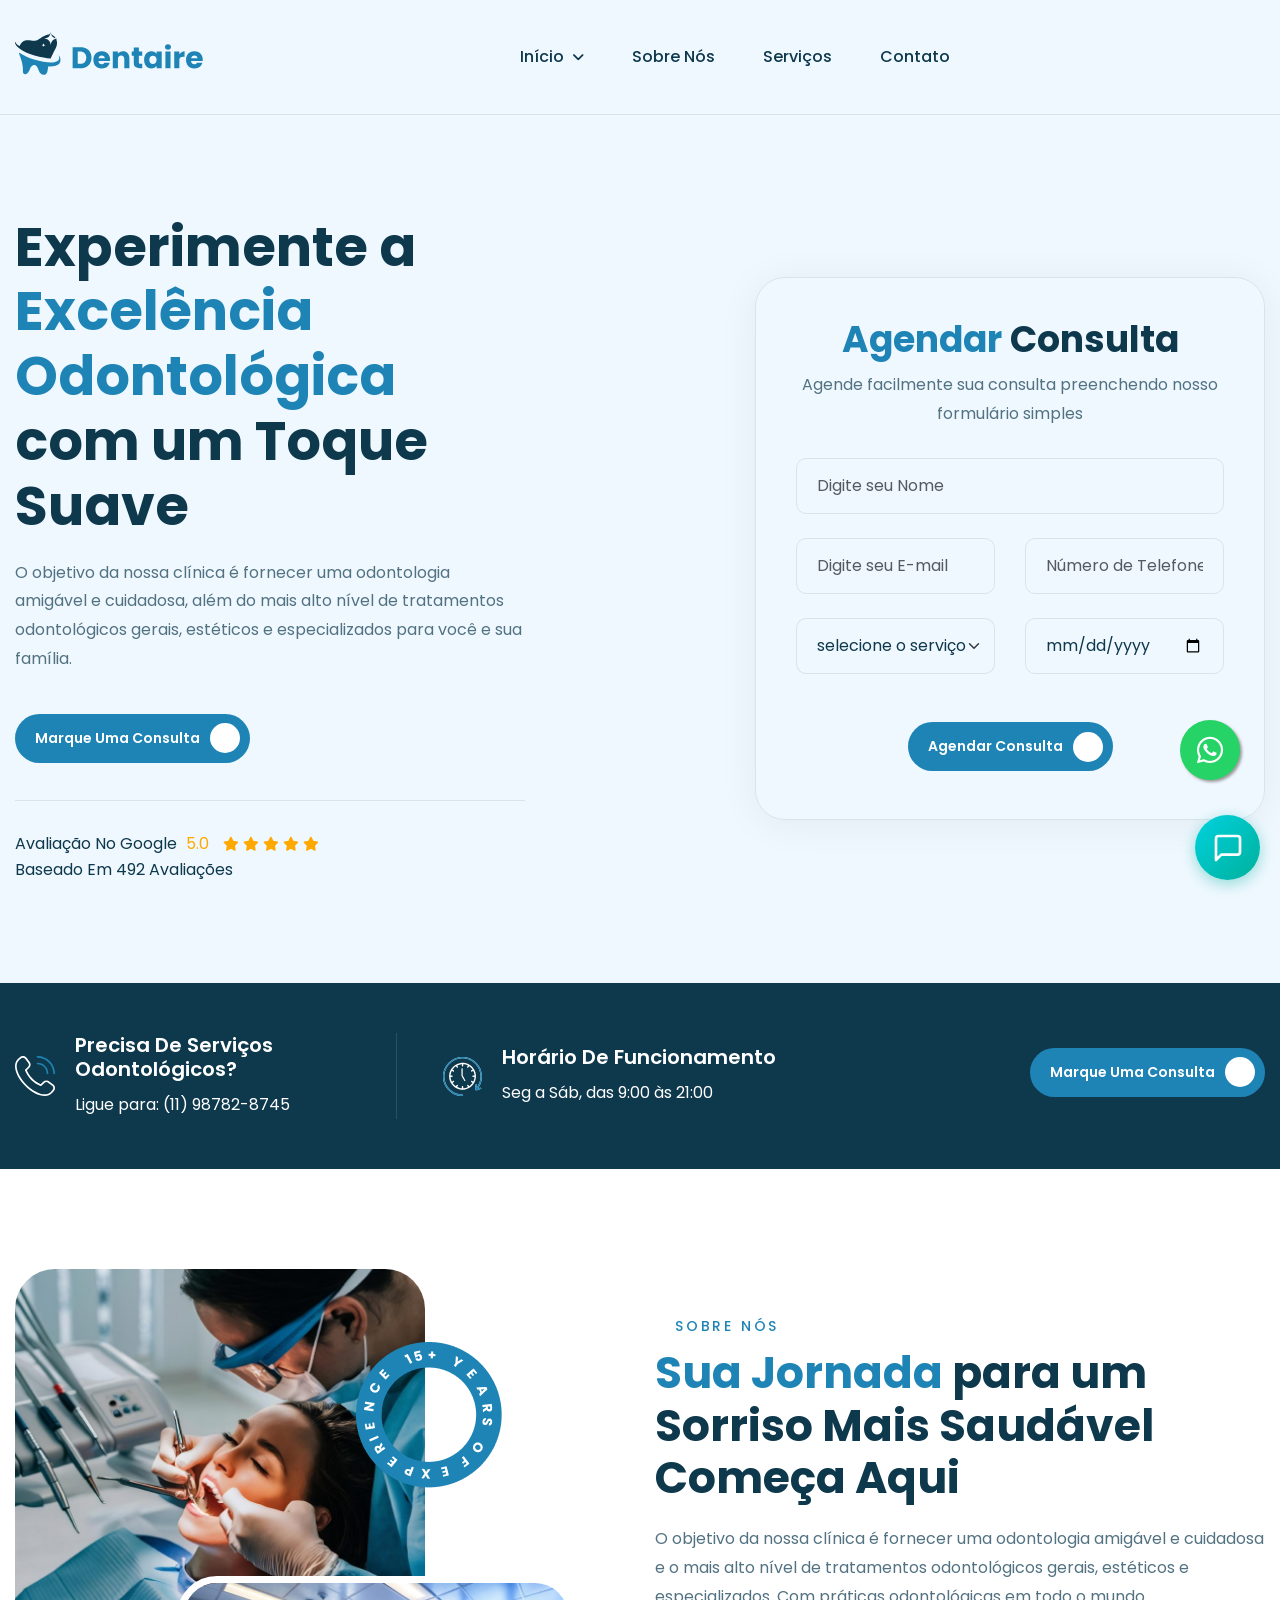
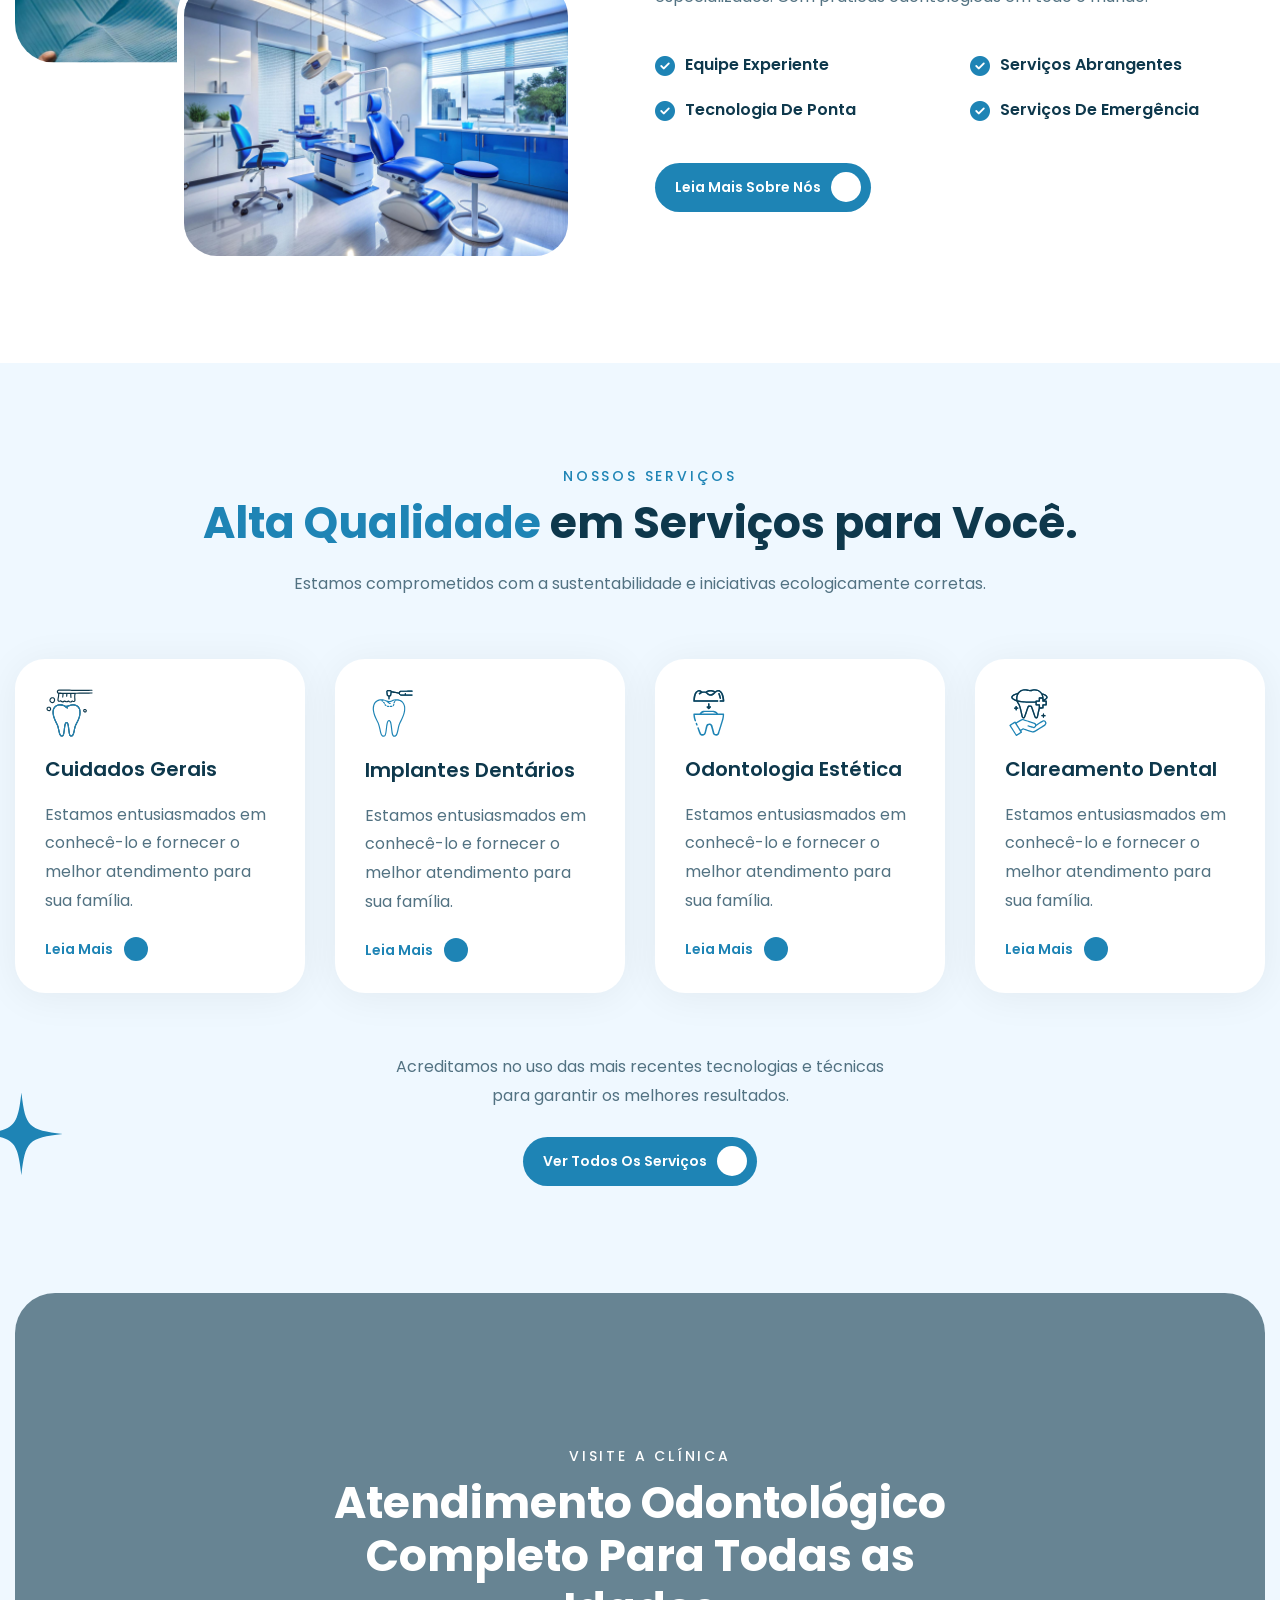
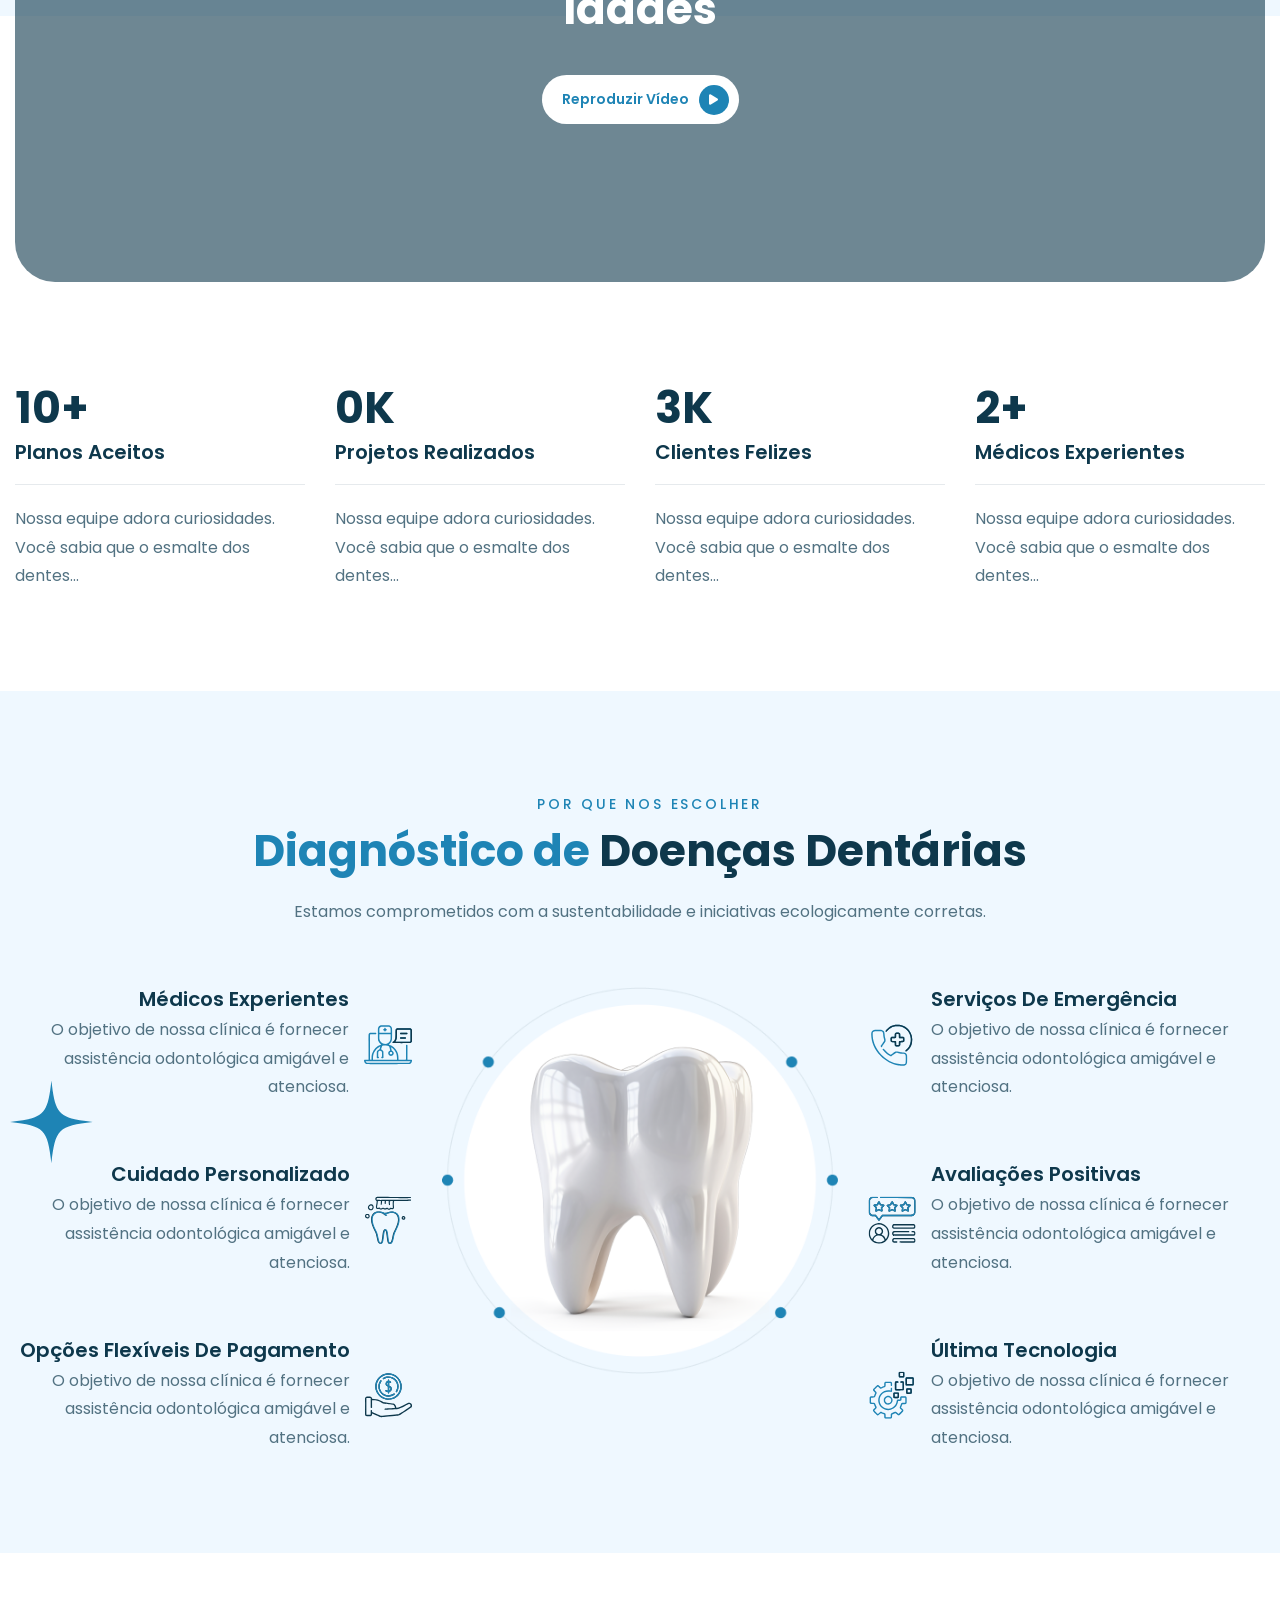
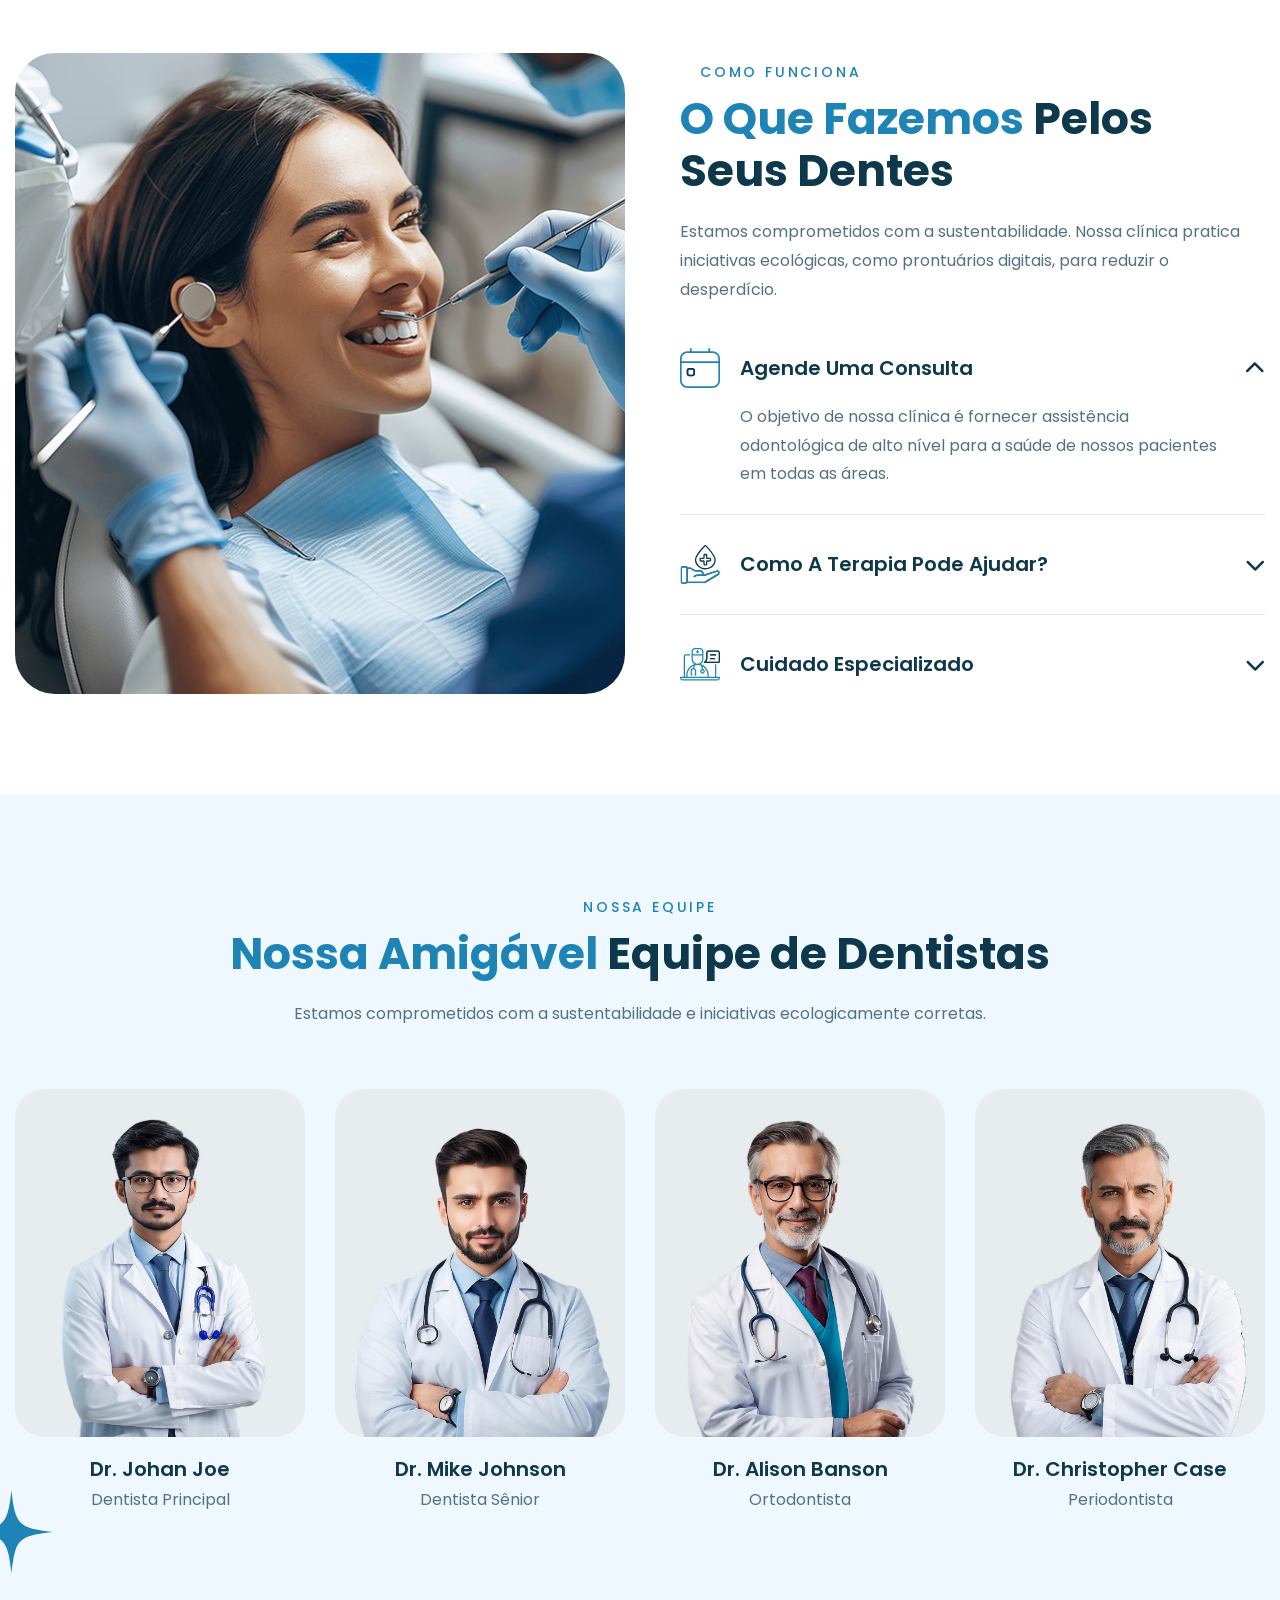
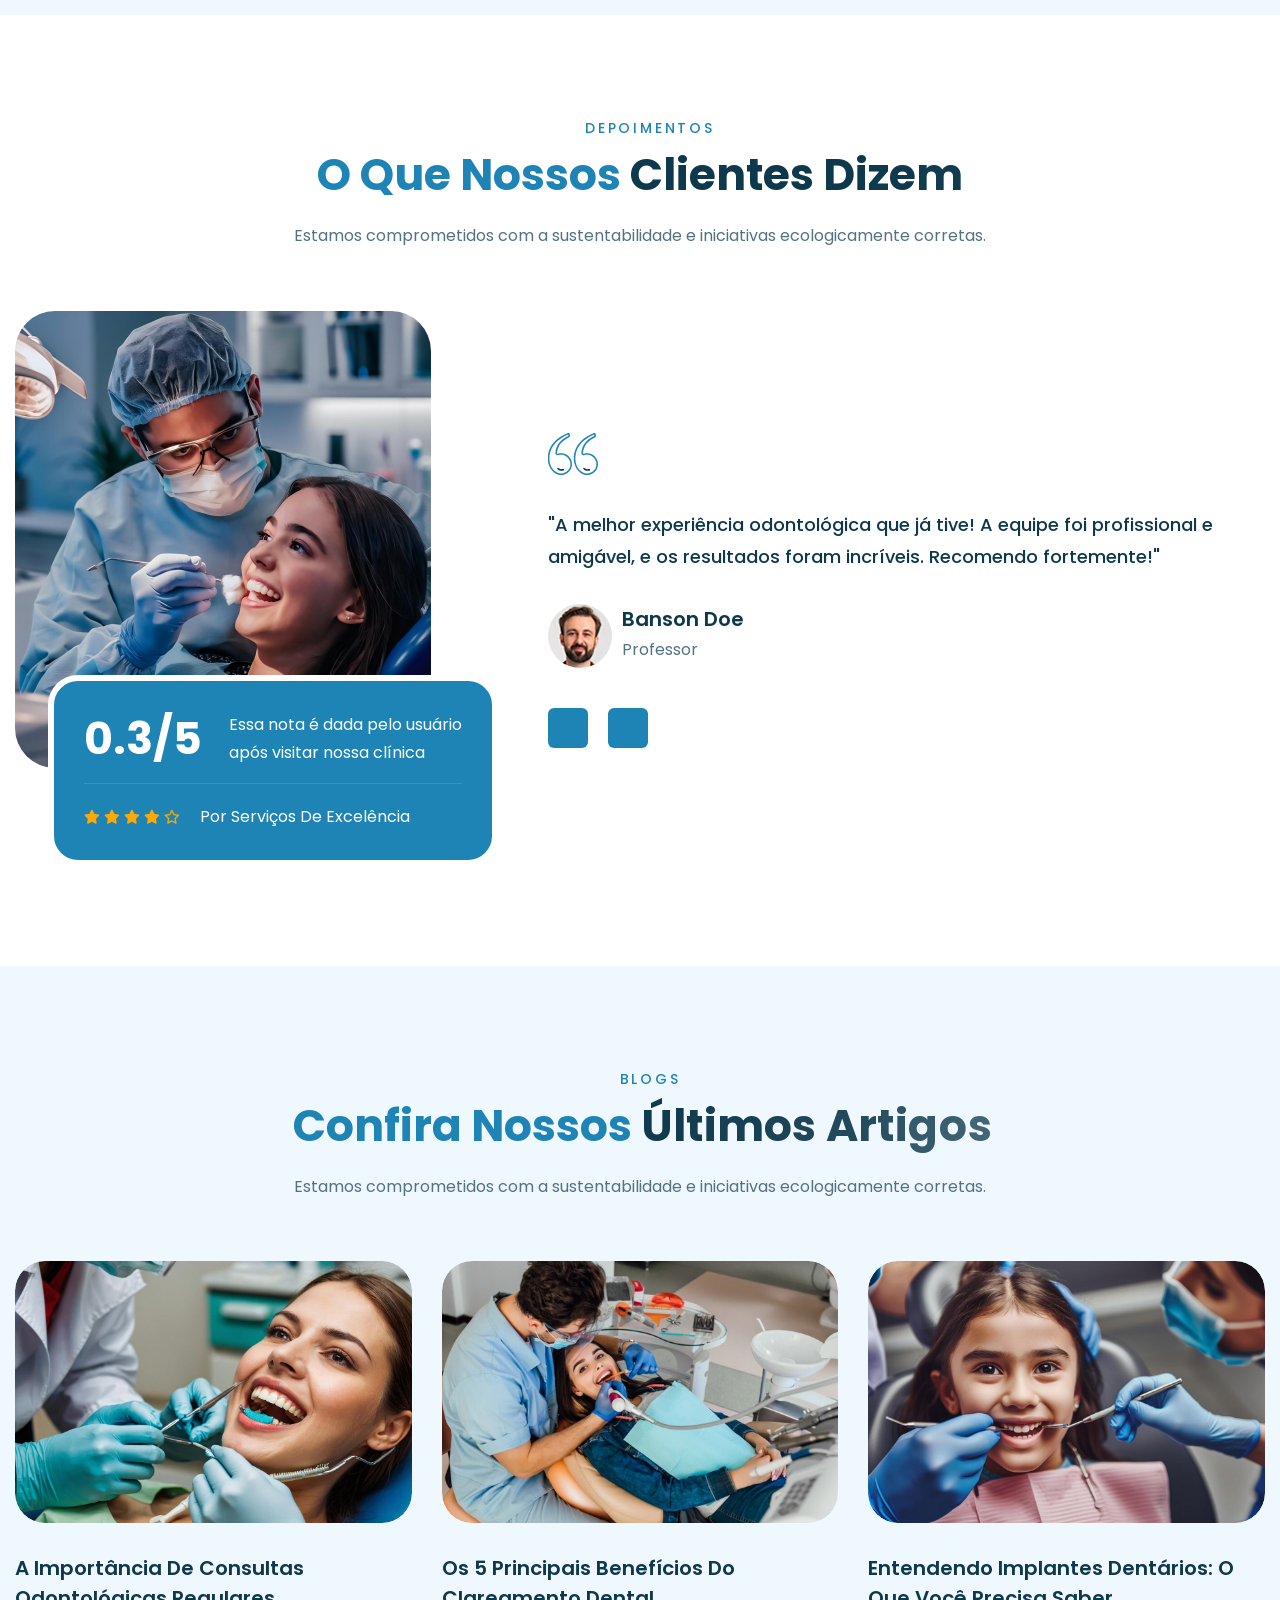
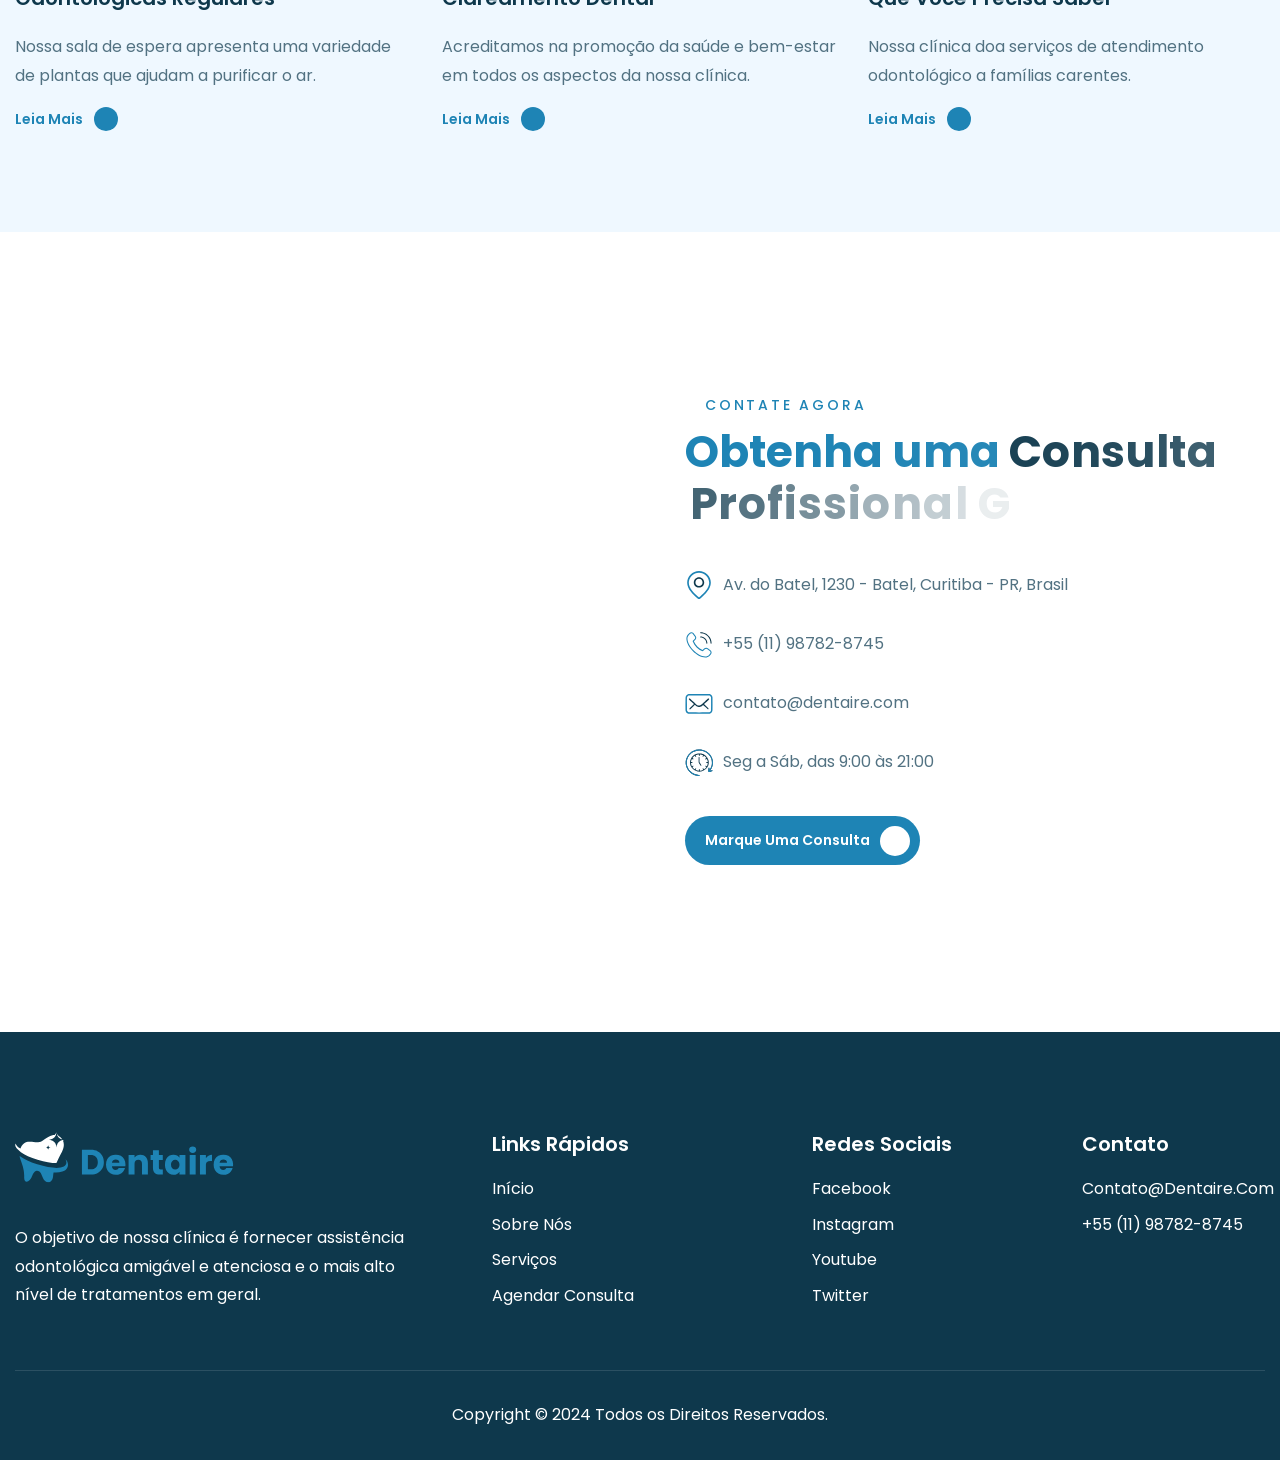
==== commit 64fc1999: "001200" ====
--- a/index.html
+++ b/index.html
@@ -830,7 +830,7 @@
                 <div class="col-lg-6">
                     <div class="contact-google-map">
                         <div class="google-map-iframe">
-                            <iframe src="https://www.google.com/maps/embed?pb=!1m18!1m12!1m3!1d96737.10562045308!2d-74.08535042841811!3d40.739265258395164!2m3!1f0!2f0!3f0!3m2!1i1024!2i768!4f13.1!3m3!1m2!1s0x89c24fa5d33f083b%3A0xc80b8f06e177fe62!2sNova%20York%2C%20NY%2C%20EUA!5e0!3m2!1spt-BR!2sbr!4v1703158537552!5m2!1spt-BR!2sbr" allowfullscreen="" loading="lazy" referrerpolicy="no-referrer-when-downgrade"></iframe>
+                            <iframe src="https://maps.google.com/maps?q=Av.%20do%20Batel,%201230%20-%20Batel,%20Curitiba%20-%20PR&t=&z=15&ie=UTF8&iwloc=&output=embed" allowfullscreen="" loading="lazy" referrerpolicy="no-referrer-when-downgrade"></iframe>
                         </div>
                     </div>
                 </div>
@@ -846,7 +846,7 @@
                                     <img src="images/icon-location.svg" alt="">
                                 </div>
                                 <div class="contact-info-content">
-                                    <p>24/11 Robert Road , Nova York , EUA</p>
+                                    <p>Av. do Batel, 1230 - Batel, Curitiba - PR, Brasil</p>
                                 </div>
                             </div>
                             <div class="contact-info-list wow fadeInUp" data-wow-delay="0.4s">
@@ -862,7 +862,7 @@
                                     <img src="images/icon-mail.svg" alt="">
                                 </div>
                                 <div class="contact-info-content">
-                                    <p>contato@dominio.com.br</p>
+                                    <p>contato@dentaire.com</p>
                                 </div>
                             </div>
                             <div class="contact-info-list wow fadeInUp" data-wow-delay="0.8s">
@@ -921,7 +921,7 @@
                     <div class="footer-links footer-contact-links">
                         <h3>contato</h3>
                         <ul>                            
-                            <li><a href="#">contato@dominio.com.br</a></li>
+                            <li><a href="mailto:contato@dentaire.com">contato@dentaire.com</a></li>
                             <li><a href="#">+55 (11) 98782-8745</a></li>
                         </ul>
                     </div>
